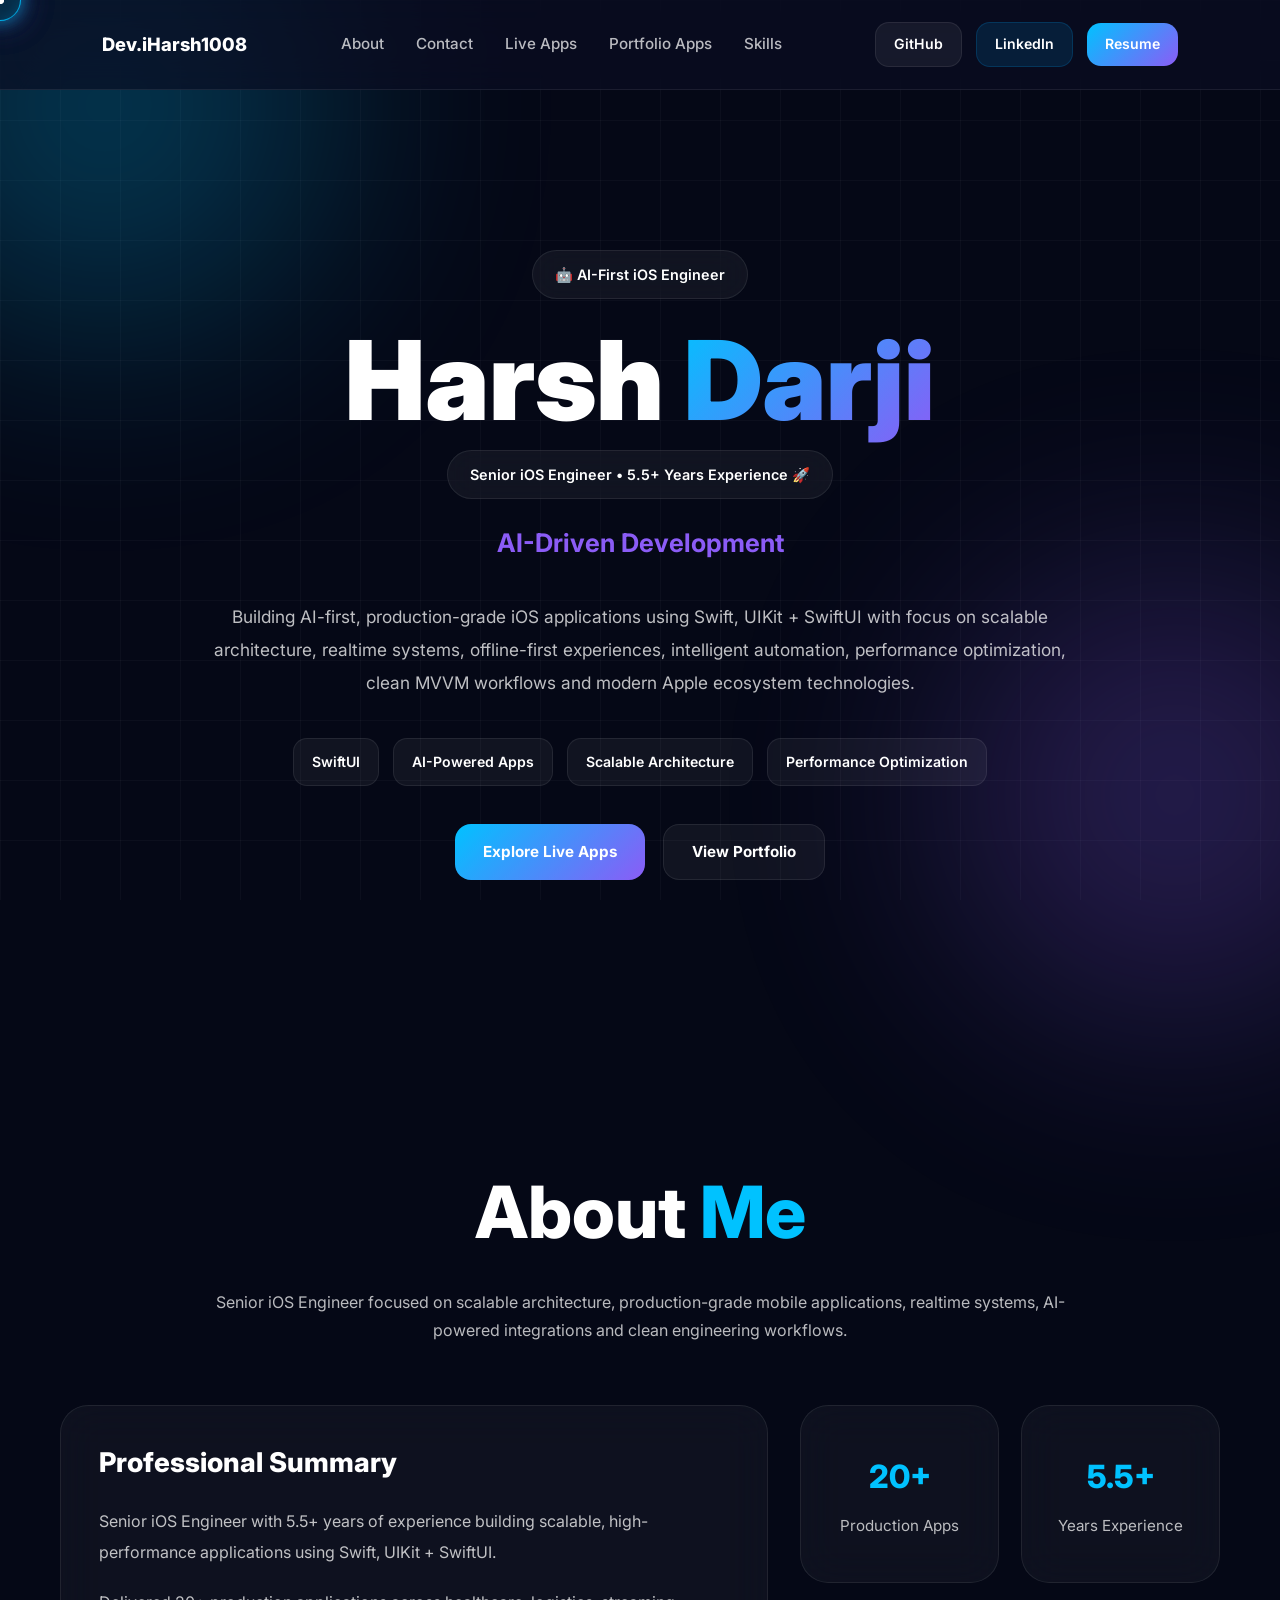
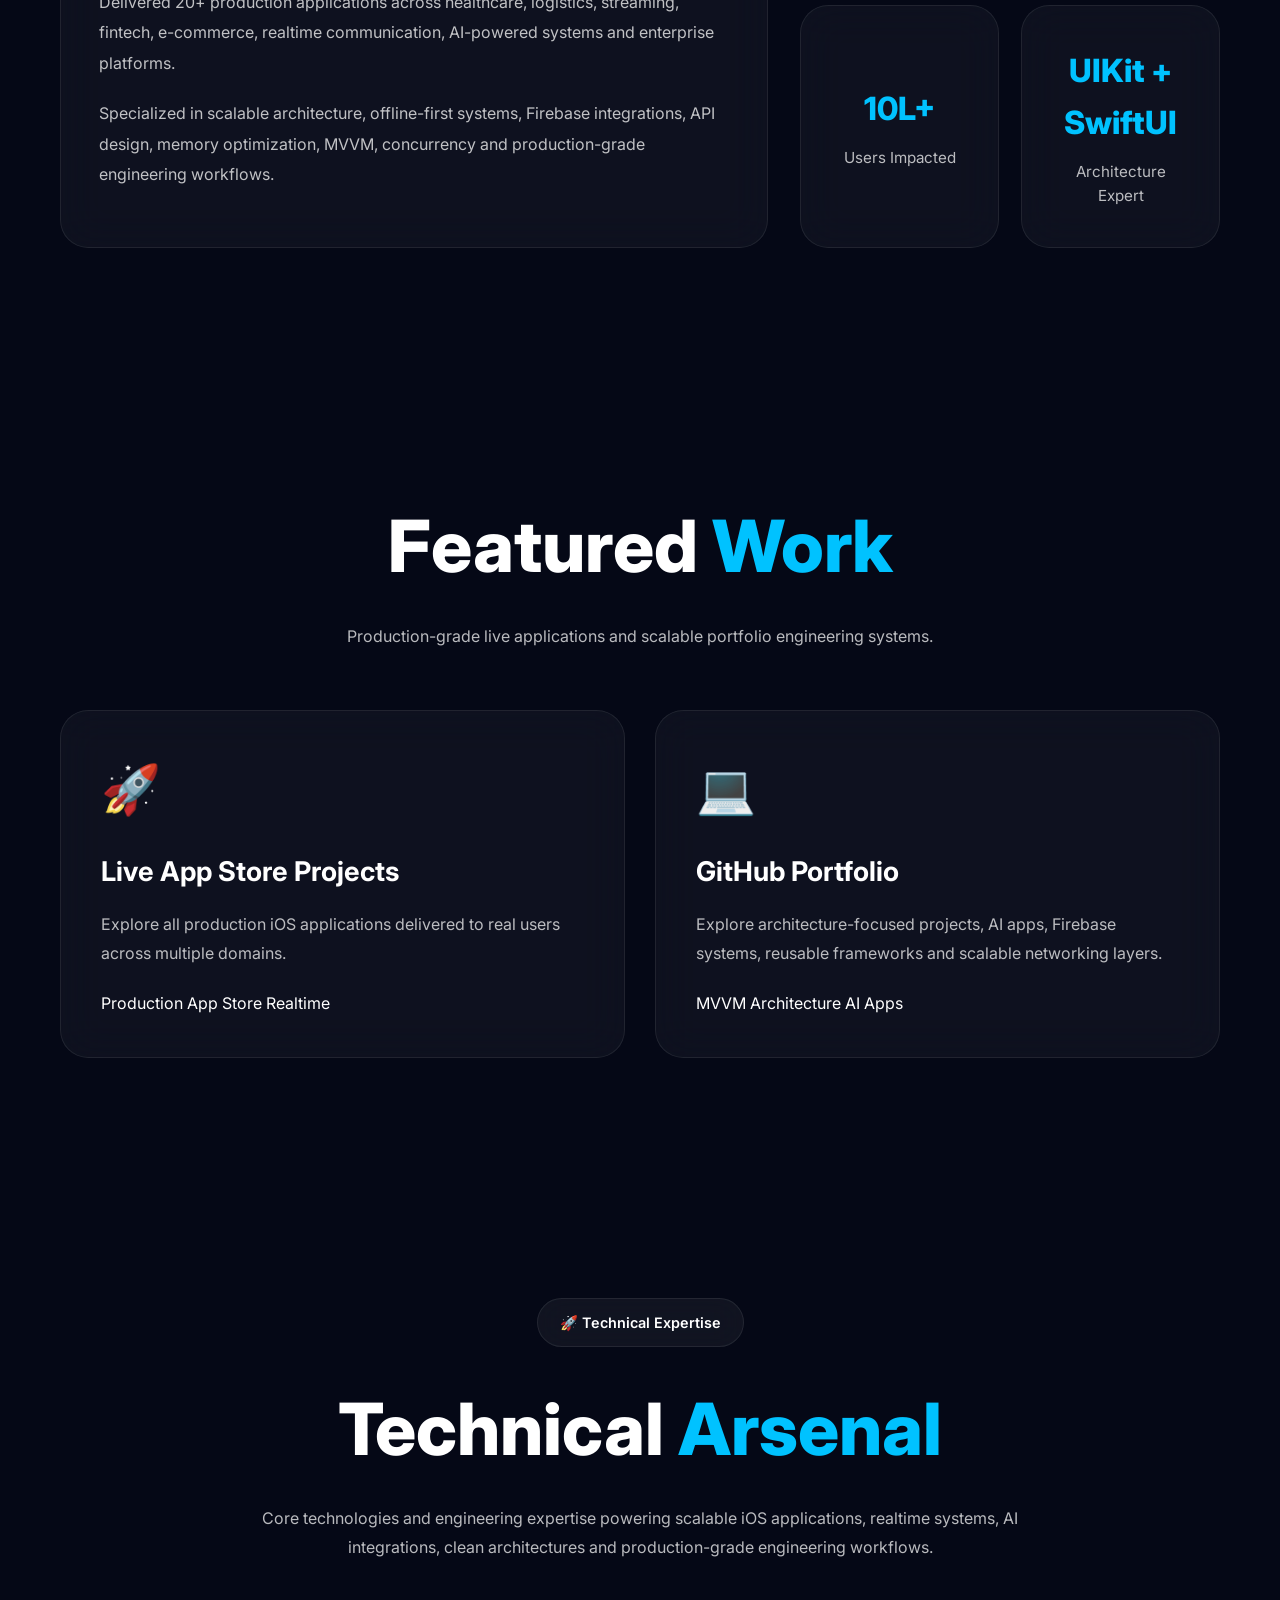
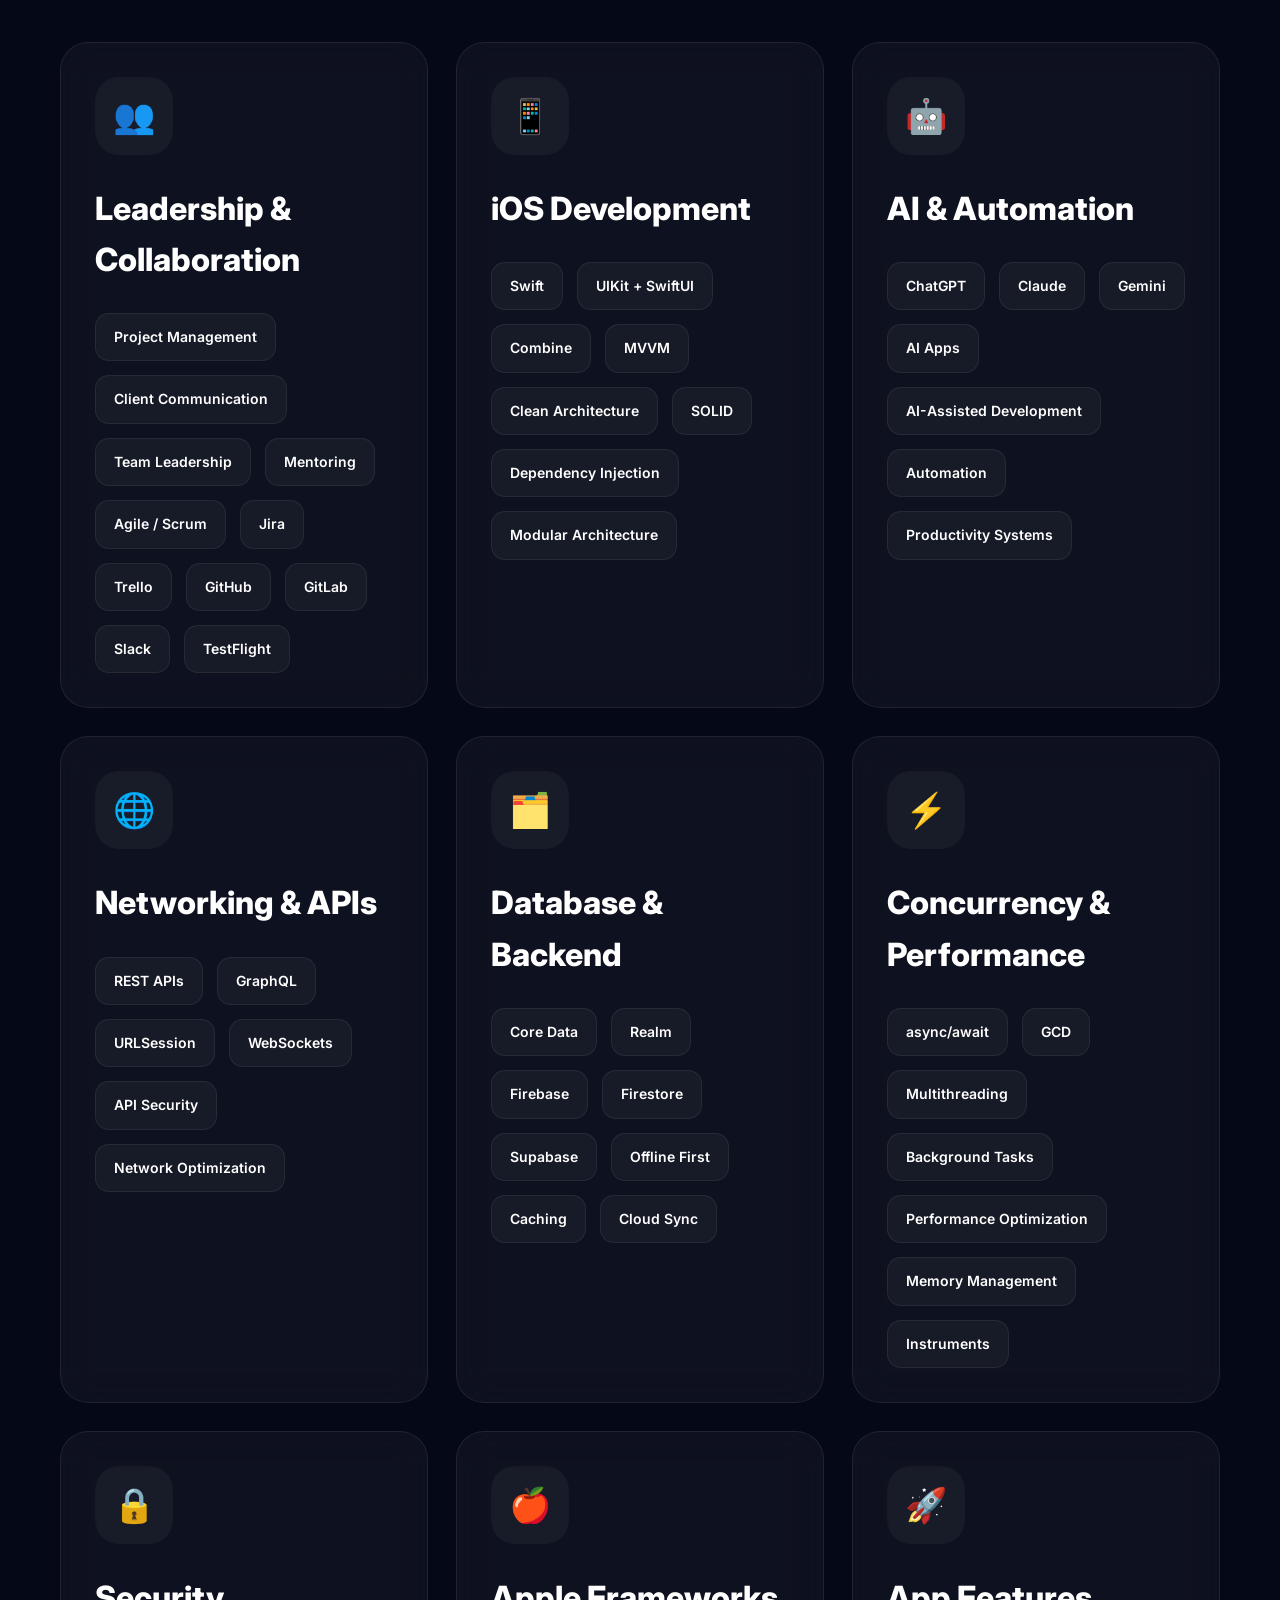
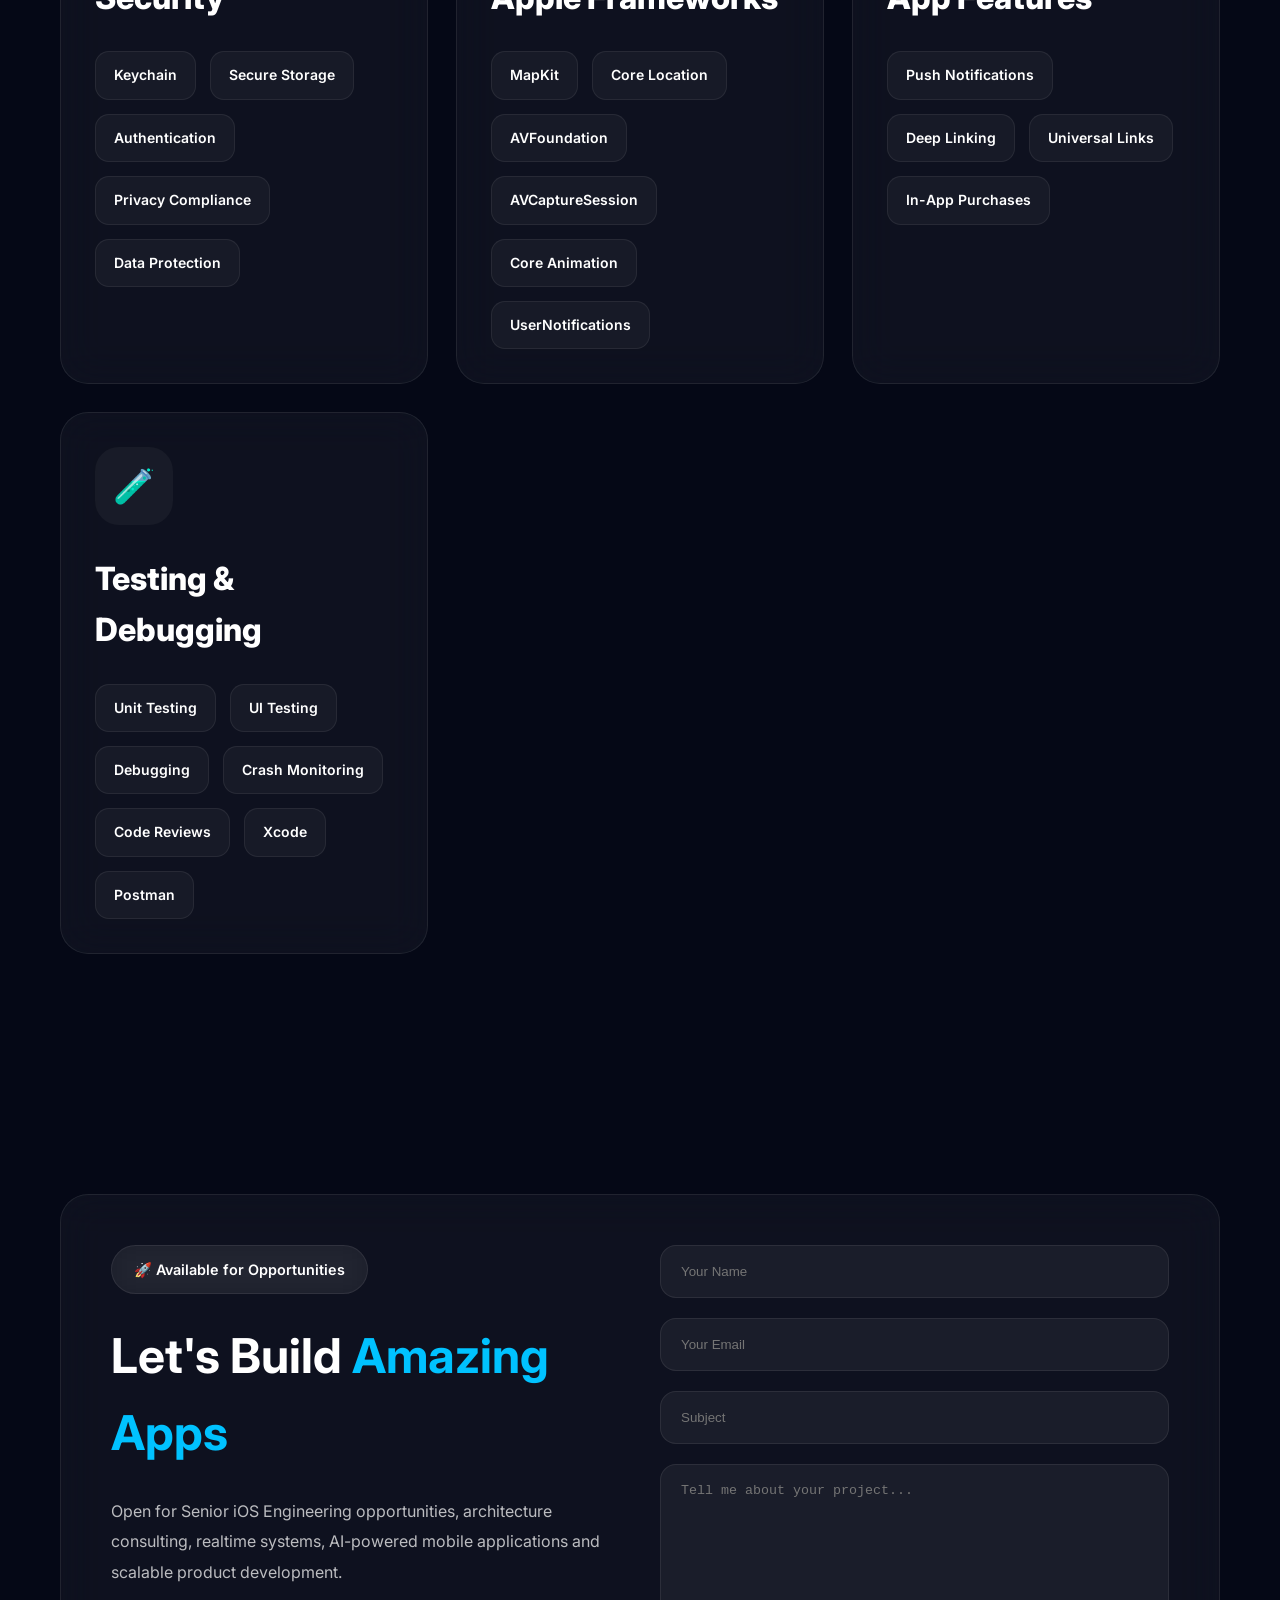
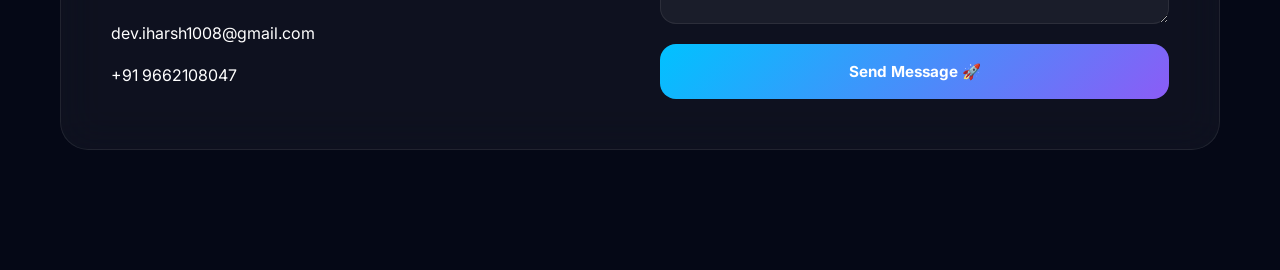
==== index.html @ 7613c3fc "Update index.html" ====
<!-- FILE: index.html -->

<!DOCTYPE html>
<html lang="en">

<head>

    <!-- Meta -->

    <meta charset="UTF-8">

    <meta
        name="viewport"
        content="width=device-width, initial-scale=1.0"
    >

    <title>
        Harsh Darji • Senior iOS Engineer
    </title>

    <!-- Fonts -->

    <link rel="preconnect" href="https://fonts.googleapis.com">

    <link
        rel="preconnect"
        href="https://fonts.gstatic.com"
        crossorigin
    >

    <link
        href="https://fonts.googleapis.com/css2?family=Inter:wght@300;400;500;600;700;800;900&display=swap"
        rel="stylesheet"
    >

    <!-- CSS -->

    <link rel="stylesheet" href="css/style.css">

    <link rel="stylesheet" href="css/animations.css">

    <link rel="stylesheet" href="css/cursor.css">

    <link rel="stylesheet" href="css/modal.css">

    <link rel="stylesheet" href="css/responsive.css">

</head>

<body>

    <!-- Cursor -->

    <div class="cursor-dot"></div>

    <div class="cursor-outline"></div>

    <!-- Background -->

    <div class="grid-overlay"></div>

    <div class="blur blur-one"></div>

    <div class="blur blur-two"></div>

    <!-- Navbar -->

    <div id="navbar-container"></div>

    <!-- Hero -->

    <div id="hero-container"></div>

    <!-- About -->

    <div id="about-container"></div>

    <!-- Featured -->

    <div id="featured-container"></div>

    <!-- Skills -->

    <div id="skills-container"></div>

    <!-- Contact -->

    <div id="contact-container"></div>

    <!-- Modal -->

    <div id="modal-container"></div>

    <!-- =====================================================
    JS FILES
    IMPORTANT:
    loadComponents.js must load BEFORE mail.js
    ===================================================== -->

    <script src="js/app.js"></script>

    <script src="js/loadComponents.js"></script>

    <script src="js/typing.js"></script>

    <script src="js/cursor.js"></script>

    <script src="js/modal.js"></script>

    <!-- IMPORTANT:
         mail.js should be LAST
         so contact component already exists
    -->

    <script src="js/mail.js"></script>

</body>

</html>
---- css/style.css ----
/* =========================================================
FILE: css/style.css
DESCRIPTION:
Main global styling file
========================================================= */

/* =========================================================
RESET
========================================================= */
/* =========================================================

HERO EXPERIENCE BADGE

========================================================= */
/* =====================================================
PROJECT BUTTONS
Premium Dark Blue Glass Buttons
===================================================== */

.project-buttons {

    display: flex;

    gap: 14px;

    margin-top: 28px;

    flex-wrap: wrap;
}

.project-btn {

    position: relative;

    display: inline-flex;
    align-items: center;
    justify-content: center;

    padding:
        14px 26px;

    border-radius: 16px;

    border:
        1px solid rgba(91, 140, 255, 0.18);

    background:
        linear-gradient(
            135deg,
            rgba(8, 18, 45, 0.92),
            rgba(15, 35, 80, 0.92)
        );

    backdrop-filter: blur(18px);

    -webkit-backdrop-filter: blur(18px);

    color: #ffffff;

    font-size: 15px;
    font-weight: 700;

    text-decoration: none;

    cursor: pointer;

    overflow: hidden;

    transition:
        transform 0.35s ease,
        box-shadow 0.35s ease,
        border-color 0.35s ease,
        background 0.35s ease;

    box-shadow:
        0 0 20px rgba(79,124,255,0.22),
        0 10px 40px rgba(20,40,120,0.35);

    isolation: isolate;
}

/* =========================================
Glow Layer
========================================= */

.project-btn::before {

    content: "";

    position: absolute;

    inset: 0;

    background:
        linear-gradient(
            135deg,
            rgba(79,124,255,0.28),
            rgba(50,90,255,0.18)
        );

    opacity: 0;

    transition: opacity 0.35s ease;

    z-index: -1;
}

/* =========================================
Top Shine Effect
========================================= */

.project-btn::after {

    content: "";

    position: absolute;

    top: 0;
    left: -120%;

    width: 120%;
    height: 100%;

    background:
        linear-gradient(
            90deg,
            transparent,
            rgba(255,255,255,0.14),
            transparent
        );

    transition: left 0.7s ease;
}

/* =========================================
Hover
========================================= */

.project-btn:hover {

    transform:
        translateY(-4px)
        scale(1.03);

    border-color:
        rgba(120,160,255,0.35);

    background:
        linear-gradient(
            135deg,
            rgba(10, 22, 58, 0.98),
            rgba(18, 40, 95, 0.98)
        );

    box-shadow:
        0 0 30px rgba(79,124,255,0.35),
        0 16px 60px rgba(20,40,120,0.45);
}

.project-btn:hover::before {

    opacity: 1;
}

.project-btn:hover::after {

    left: 120%;
}

/* =========================================
Click Effect
========================================= */

.project-btn:active {

    transform: scale(0.98);
}
.hero-experience {

    display: inline-flex;

    align-items: center;

    justify-content: center;

    gap: 10px;

    margin-bottom: 26px;

    padding:

        14px 28px;

    border-radius: 999px;

    background:

        rgba(255,255,255,0.05);

    border:

        1px solid rgba(255,255,255,0.08);

    backdrop-filter: blur(18px);

    -webkit-backdrop-filter: blur(18px);

    position: relative;

    overflow: hidden;

    box-shadow:

        0 0 30px rgba(79,124,255,0.12);

    transition:

        transform 0.3s ease,

        border-color 0.3s ease,

        box-shadow 0.3s ease;

}

/* Gradient Glow */

.hero-experience::before {

    content: "";

    position: absolute;

    inset: 0;

    background:

        linear-gradient(

            135deg,

            rgba(79,124,255,0.18),

            rgba(139,92,246,0.14)

        );

    opacity: 0.9;

    z-index: -1;

}

/* Hover */

.hero-experience:hover {

    transform: translateY(-2px);

    border-color:

        rgba(79,124,255,0.3);

    box-shadow:

        0 0 40px rgba(79,124,255,0.22);

}

/* Text */

.hero-experience span {

    font-size: 0.95rem;

    font-weight: 700;

    color: #ffffff;

    letter-spacing: 0.3px;

}

/* Mobile */

@media (max-width: 768px) {

    .hero-experience {

        padding:

            12px 22px;

        margin-bottom: 22px;

    }

    .hero-experience span {

        font-size: 0.85rem;

        text-align: center;

        line-height: 1.5;

    }

}
* {
    margin: 0;
    padding: 0;
    box-sizing: border-box;
}

html {
    scroll-behavior: smooth;
}

body {
    background: #050816;
    color: #ffffff;
    font-family: 'Inter', sans-serif;
    overflow-x: hidden;
    position: relative;
    min-height: 100vh;
    line-height: 1.6;
}

/* =========================================================
GLOBAL
========================================================= */

a {
    text-decoration: none;
    color: inherit;
}

button {
    border: none;
    outline: none;
    cursor: pointer;
    font-family: inherit;
}

img {
    width: 100%;
    display: block;
}

.section {
    width: 100%;
    padding: 120px 8%;
    position: relative;
    z-index: 2;
}

/* =========================================================
BACKGROUND
========================================================= */

.grid-overlay {
    position: fixed;
    inset: 0;

    background-image:
        linear-gradient(rgba(255,255,255,0.03) 1px, transparent 1px),
        linear-gradient(90deg, rgba(255,255,255,0.03) 1px, transparent 1px);

    background-size: 60px 60px;

    z-index: -5;
    pointer-events: none;
}

.blur {
    position: fixed;
    border-radius: 50%;
    filter: blur(120px);
    opacity: 0.25;
    z-index: -4;
}

.blur-one {
    width: 450px;
    height: 450px;
    background: #00c2ff;
    top: -120px;
    left: -120px;
}

.blur-two {
    width: 450px;
    height: 450px;
    background: #8b5cf6;
    bottom: -120px;
    right: -120px;
}

/* =========================================================
NAVBAR
========================================================= */

.navbar {
    width: 100%;
    padding: 22px 8%;

    display: flex;
    align-items: center;
    justify-content: space-between;

    position: sticky;
    top: 0;
    z-index: 999;

    backdrop-filter: blur(18px);

    background:
        rgba(10, 14, 35, 0.7);

    border-bottom:
        1px solid rgba(255,255,255,0.08);
}

.logo {
    font-size: 1.15rem;
    font-weight: 800;
    color: #ffffff;
}

/* =========================================================
NAVIGATION
========================================================= */

.nav-links {
    display: flex;
    align-items: center;
    gap: 32px;
}

.nav-links a {
    position: relative;

    color:
        rgba(255,255,255,0.72);

    font-size: 0.95rem;
    font-weight: 500;

    transition: 0.3s ease;
}

.nav-links a::after {
    content: "";

    position: absolute;
    left: 0;
    bottom: -6px;

    width: 0%;
    height: 2px;

    background: #00c2ff;

    transition: 0.3s ease;
}

.nav-links a:hover {
    color: #ffffff;
}

.nav-links a:hover::after {
    width: 100%;
}

/* =========================================================
NAV ACTIONS
========================================================= */

.nav-actions {
    display: flex;
    align-items: center;
    gap: 14px;
}

.nav-btn {
    padding: 10px 18px;

    border-radius: 14px;

    font-size: 0.88rem;
    font-weight: 600;

    transition:
        transform 0.25s ease,
        box-shadow 0.25s ease;
}

.github-btn {
    background:
        rgba(255,255,255,0.06);

    border:
        1px solid rgba(255,255,255,0.08);
}

.linkedin-btn {
    background:
        rgba(0,119,181,0.18);

    border:
        1px solid rgba(0,119,181,0.28);
}

.resume-btn {
    background:
        linear-gradient(
            135deg,
            #00c2ff,
            #8b5cf6
        );
}

.nav-btn:hover {
    transform: translateY(-2px);

    box-shadow:
        0 10px 25px rgba(0,194,255,0.15);
}

/* =========================================================
HERO
========================================================= */

.hero {
    width: 100%;
    min-height: 100vh;

    display: flex;
    align-items: center;
    justify-content: center;

    padding:
        160px 8%
        120px;

    text-align: center;
}

.hero-content {
    width: 100%;
    max-width: 1100px;
}

.hero-badge {
    display: inline-flex;
    align-items: center;
    justify-content: center;

    padding:
        12px 22px;

    border-radius: 999px;

    background:
        rgba(255,255,255,0.05);

    border:
        1px solid rgba(255,255,255,0.08);

    backdrop-filter: blur(16px);

    font-size: 0.9rem;
    font-weight: 600;

    margin-bottom: 24px;
}

.hero h1 {
    font-size: clamp(56px, 10vw, 110px);

    font-weight: 900;

    line-height: 1.05;

    margin-bottom: 12px;
}

.hero h1 span {
    background:
        linear-gradient(
            135deg,
            #00c2ff,
            #8b5cf6
        );

    -webkit-background-clip: text;
    -webkit-text-fill-color: transparent;
}

.hero-role {
    font-size: 1.15rem;
    font-weight: 700;

    color:
        rgba(255,255,255,0.82);

    margin-bottom: 28px;
}

.hero h2 {
    min-height: 50px;

    font-size: 1.6rem;
    font-weight: 700;

    color: #8b5cf6;

    margin-bottom: 28px;
}

.hero-description {
    max-width: 860px;

    margin: 0 auto 38px;

    color:
        rgba(255,255,255,0.74);

    font-size: 1.08rem;

    line-height: 1.9;
}

/* =========================================================
HERO TAGS
========================================================= */

.hero-tags {
    display: flex;
    flex-wrap: wrap;
    justify-content: center;

    gap: 14px;

    margin-bottom: 38px;
}

.hero-tags span {
    padding:
        12px 18px;

    border-radius: 14px;

    background:
        rgba(255,255,255,0.05);

    border:
        1px solid rgba(255,255,255,0.08);

    font-size: 0.88rem;
    font-weight: 600;

    transition:
        transform 0.25s ease,
        border-color 0.25s ease;
}

.hero-tags span:hover {
    transform: translateY(-2px);

    border-color:
        rgba(0,194,255,0.35);
}

/* =========================================================
BUTTONS
========================================================= */

.hero-buttons,
.project-buttons {
    display: flex;
    justify-content: center;
    flex-wrap: wrap;

    gap: 18px;

    margin-bottom: 34px;
}

.primary-btn,
.secondary-btn,
.project-btn {
    display: inline-flex;
    align-items: center;
    justify-content: center;

    padding:
        15px 28px;

    border-radius: 16px;

    font-size: 0.95rem;
    font-weight: 700;

    transition:
        transform 0.25s ease,
        border-color 0.25s ease;

    position: relative;

    overflow: hidden;
}

.primary-btn {
    background:
        linear-gradient(
            135deg,
            #00c2ff,
            #8b5cf6
        );

    color: white;
}

.secondary-btn,
.project-btn {
    background:
        rgba(255,255,255,0.05);

    border:
        1px solid rgba(255,255,255,0.08);

    color: white;
}

.primary-btn::before,
.secondary-btn::before,
.project-btn::before {
    display: none !important;
}

.primary-btn:hover,
.secondary-btn:hover,
.project-btn:hover {
    transform: translateY(-2px);
}

/* =========================================================
SOCIAL LINKS
========================================================= */

.social-links {
    display: flex;
    justify-content: center;
    flex-wrap: wrap;

    gap: 24px;
}

.social-links a {
    color:
        rgba(255,255,255,0.72);

    font-size: 0.95rem;
    font-weight: 600;

    transition: 0.25s ease;
}

.social-links a:hover {
    color: #00c2ff;
}

/* =========================================================
SECTION HEADINGS
========================================================= */

.section-heading {
    margin-bottom: 60px;
    text-align: center;
}

.section-heading h2 {
    font-size: clamp(42px, 7vw, 72px);

    font-weight: 800;

    margin-bottom: 18px;
}

.section-heading h2 span {
    color: #00c2ff;
}

.section-heading p {
    max-width: 850px;

    margin: auto;

    color:
        rgba(255,255,255,0.72);

    line-height: 1.8;
}

/* =========================================================
COMMON CARDS
========================================================= */

.about-card,
.stat-card,
.feature-card,
.contact-card,
.project-card,
.expertise-card,
.footer-content {
    background:
        rgba(255,255,255,0.04);

    border:
        1px solid rgba(255,255,255,0.08);

    backdrop-filter: blur(20px);

    border-radius: 28px;
}

/* =========================================================
ABOUT
========================================================= */

.about-grid {
    display: grid;

    grid-template-columns:
        minmax(0, 1.4fr)
        minmax(320px, 420px);

    gap: 32px;

    align-items: stretch;
}

.about-card {
    padding: 38px;
    height: 100%;
}

.about-card h3 {
    font-size: 1.7rem;
    font-weight: 800;

    margin-bottom: 24px;

    line-height: 1.4;
}

.about-card p {
    color:
        rgba(255,255,255,0.74);

    line-height: 1.9;

    font-size: 1rem;

    margin-bottom: 20px;
}

/* =========================================================
STATS
========================================================= */

.stats-grid {
    display: grid;

    grid-template-columns:
        repeat(2, 1fr);

    gap: 22px;

    height: 100%;
}

.stat-card {
    display: flex;

    flex-direction: column;

    align-items: center;
    justify-content: center;

    text-align: center;

    padding: 30px;

    min-height: 160px;
}

.stat-card h3 {
    font-size: 2rem;
    font-weight: 800;

    color: #00c2ff;

    margin-bottom: 12px;
}

.stat-card p {
    color:
        rgba(255,255,255,0.72);

    line-height: 1.6;

    font-size: 0.95rem;
}

/* =========================================================
FEATURED
========================================================= */

.featured-grid {
    display: grid;
    grid-template-columns: repeat(2,1fr);
    gap: 30px;
}

.feature-card {
    padding: 40px;

    transition:
        transform 0.3s ease;
}

.feature-card:hover {
    transform: translateY(-6px);
}

.feature-icon {
    font-size: 3rem;
    margin-bottom: 22px;
}

.feature-card h3 {
    font-size: 1.7rem;
    margin-bottom: 16px;
}

.feature-card p {
    color:
        rgba(255,255,255,0.72);

    line-height: 1.8;

    margin-bottom: 24px;
}

/* =========================================================
SKILLS
========================================================= */

.skills-section {
    position: relative;
    z-index: 2;
}

.expertise-container {
    width: 100%;
    max-width: 1450px;

    margin: 80px auto 0;

    display: grid;

    grid-template-columns:
        repeat(auto-fit, minmax(320px, 1fr));

    gap: 28px;
}

.expertise-card {
    padding: 34px;

    transition:
        transform 0.3s ease,
        border-color 0.3s ease;
}

.expertise-card:hover {
    transform: translateY(-6px);

    border-color:
        rgba(79,124,255,0.24);
}

.expertise-icon {
    width: 78px;
    height: 78px;

    display: flex;
    align-items: center;
    justify-content: center;

    margin-bottom: 28px;

    border-radius: 24px;

    font-size: 34px;

    background:
        rgba(255,255,255,0.04);
}

.expertise-card h3 {
    margin-bottom: 28px;

    font-size: 2rem;
    font-weight: 800;
}

.expertise-tags {
    display: flex;
    flex-wrap: wrap;
    gap: 14px;
}

.expertise-tags span {
    padding:
        12px 18px;

    border-radius: 14px;

    background:
        rgba(255,255,255,0.04);

    border:
        1px solid rgba(255,255,255,0.07);

    font-size: 14px;
    font-weight: 600;
}

/* =========================================================
CONTACT
========================================================= */

.contact-card {
    display: grid;

    grid-template-columns:
        1fr 1fr;

    gap: 40px;

    padding: 50px;
}

.contact-left h2 {
    font-size: 3rem;
    margin-bottom: 24px;
}

.contact-left h2 span {
    color: #00c2ff;
}

.contact-left p {
    color:
        rgba(255,255,255,0.72);

    line-height: 1.9;

    margin-bottom: 34px;
}

.contact-links {
    display: flex;
    flex-direction: column;
    gap: 16px;
}

.contact-form {
    display: flex;
    flex-direction: column;
    gap: 20px;
}

.contact-form input,
.contact-form textarea {
    width: 100%;

    padding:
        18px 20px;

    border-radius: 16px;

    border:
        1px solid rgba(255,255,255,0.08);

    background:
        rgba(255,255,255,0.05);

    color: #ffffff;

    outline: none;
}

.contact-form textarea {
    min-height: 160px;
}

.contact-form button {
    padding: 18px;

    border-radius: 16px;

    background:
        linear-gradient(
            135deg,
            #00c2ff,
            #8b5cf6
        );

    color: white;

    font-weight: 700;
}

/* =========================================================
PROJECTS
========================================================= */

.project-grid {
    display: grid;
    grid-template-columns: repeat(2,1fr);
    gap: 28px;
}

.project-card {
    padding: 32px;

    transition:
        transform 0.3s ease,
        border-color 0.3s ease;
}

.project-card:hover {
    transform: translateY(-6px);

    border-color:
        rgba(79,124,255,0.24);
}

.project-card h3 {
    font-size: 1.5rem;
    margin-bottom: 18px;
}

.project-card p {
    color:
        rgba(255,255,255,0.72);

    line-height: 1.8;

    margin-bottom: 24px;
}

.project-tags {
    display: flex;
    flex-wrap: wrap;
    gap: 12px;

    margin-bottom: 24px;
}

.project-tags span {
    padding:
        10px 16px;

    border-radius: 12px;

    background:
        rgba(255,255,255,0.05);

    font-size: 0.82rem;
    font-weight: 600;
}

/* =========================================================
FOOTER
========================================================= */

.footer {
    width: 100%;

    padding:
        0 8%
        80px;

    position: relative;
    z-index: 2;
}

.footer-content {
    width: 100%;
    max-width: 1100px;

    margin: 0 auto;

    padding:
        50px 40px;

    text-align: center;
}

.footer-content h3 {
    font-size: 2.4rem;
    font-weight: 800;

    margin-bottom: 16px;
}

.footer-content p {
    max-width: 700px;

    margin: 0 auto 30px;

    color:
        rgba(255,255,255,0.72);

    line-height: 1.8;
}

.footer-links {
    display: flex;
    justify-content: center;
    flex-wrap: wrap;

    gap: 24px;

    margin-bottom: 30px;
}

.footer-links a {
    color:
        rgba(255,255,255,0.75);

    font-weight: 600;

    transition: 0.25s ease;
}

.footer-links a:hover {
    color: #00c2ff;
}

.footer-bottom {
    padding-top: 24px;

    border-top:
        1px solid rgba(255,255,255,0.08);

    color:
        rgba(255,255,255,0.55);

    font-size: 0.9rem;
}

/* =========================================================
RESPONSIVE
========================================================= */

@media (max-width: 1200px) {

    .hero,
    .section {
        padding-left: 6%;
        padding-right: 6%;
    }
}

@media (max-width: 992px) {

    .nav-links,
    .nav-actions {
        display: none;
    }

    .about-grid,
    .featured-grid,
    .contact-card,
    .project-grid {
        grid-template-columns: 1fr;
    }

    .expertise-container {
        grid-template-columns: 1fr 1fr;
    }

    .hero {
        padding-top: 140px;
    }
}

@media (max-width: 768px) {

    .section {
        padding:
            80px 20px;
    }

    .hero {
        padding:
            120px 20px
            80px;
    }

    .hero h1 {
        font-size: 54px;
    }

    .hero-role {
        font-size: 1rem;
    }

    .hero-description {
        font-size: 1rem;
    }

    .hero-tags span,
    .project-tags span,
    .expertise-tags span {
        width: 100%;
        text-align: center;
    }

    .hero-buttons,
    .project-buttons {
        flex-direction: column;
    }

    .primary-btn,
    .secondary-btn,
    .project-btn {
        width: 100%;
    }

    .expertise-container,
    .stats-grid {
        grid-template-columns: 1fr;
    }

    .contact-card,
    .expertise-card,
    .project-card,
    .feature-card,
    .about-card,
    .footer-content {
        padding: 24px;
    }

    .footer-content h3 {
        font-size: 2rem;
    }

    .footer-links {
        flex-direction: column;
        gap: 16px;
    }
}

@media (max-width: 480px) {

    .hero h1 {
        font-size: 42px;
    }

    .section-heading h2 {
        font-size: 34px;
    }

    .contact-left h2 {
        font-size: 30px;
    }

    .footer-content h3 {
        font-size: 1.8rem;
    }

    .hero-description,
    .about-card p,
    .feature-card p,
    .project-card p {
        font-size: 0.95rem;
    }
}
---- css/animations.css ----
/* =========================================================
   FILE: css/animations.css
   DESCRIPTION:
   All reusable animations and hover effects
========================================================= */

/* =========================================================
   FADE IN UP
========================================================= */

@keyframes fadeInUp {

    0% {
        opacity: 0;
        transform: translateY(40px);
    }

    100% {
        opacity: 1;
        transform: translateY(0px);
    }
}

/* =========================================================
   FLOATING EFFECT
========================================================= */

@keyframes floating {

    0% {
        transform: translateY(0px);
    }

    50% {
        transform: translateY(-12px);
    }

    100% {
        transform: translateY(0px);
    }
}

/* =========================================================
   GLOW PULSE
========================================================= */

@keyframes pulseGlow {

    0% {
        transform: scale(1);
        opacity: 0.55;
    }

    50% {
        transform: scale(1.05);
        opacity: 0.9;
    }

    100% {
        transform: scale(1);
        opacity: 0.55;
    }
}

/* =========================================================
   ROTATING GRADIENT
========================================================= */

@keyframes rotateGradient {

    0% {
        transform: rotate(0deg);
    }

    100% {
        transform: rotate(360deg);
    }
}

/* =========================================================
   BLUR MOVEMENT
========================================================= */

@keyframes blurMove {

    0% {
        transform: translate(0px, 0px);
    }

    25% {
        transform: translate(30px, -20px);
    }

    50% {
        transform: translate(-20px, 30px);
    }

    75% {
        transform: translate(20px, 10px);
    }

    100% {
        transform: translate(0px, 0px);
    }
}

/* =========================================================
   SHIMMER EFFECT
========================================================= */

@keyframes shimmer {

    0% {
        background-position: -500px 0;
    }

    100% {
        background-position: 500px 0;
    }
}

/* =========================================================
   SCALE IN
========================================================= */

@keyframes scaleIn {

    0% {
        opacity: 0;
        transform: scale(0.9);
    }

    100% {
        opacity: 1;
        transform: scale(1);
    }
}

/* =========================================================
   HERO ANIMATIONS
========================================================= */

.hero-badge {
    animation: fadeInUp 0.8s ease forwards;
}

.hero h1 {
    animation: fadeInUp 1s ease forwards;
}

.hero h2 {
    animation: fadeInUp 1.2s ease forwards;
}

.hero-description {
    animation: fadeInUp 1.4s ease forwards;
}

.hero-tags {
    animation: fadeInUp 1.6s ease forwards;
}

.hero-buttons {
    animation: fadeInUp 1.8s ease forwards;
}

.social-links {
    animation: fadeInUp 2s ease forwards;
}

/* =========================================================
   PROFILE IMAGE ANIMATION
========================================================= */

.profile-wrapper {
    animation: floating 6s ease-in-out infinite;
}

.profile-ring {
    animation:
        pulseGlow 5s ease-in-out infinite,
        rotateGradient 16s linear infinite;
}

/* =========================================================
   CARD HOVER EFFECTS
========================================================= */

.about-card,
.stat-card,
.feature-card,
.project-card,
.skill-box,
.contact-card {
    transition:
        transform 0.35s ease,
        border-color 0.35s ease,
        box-shadow 0.35s ease;
}

.about-card:hover,
.stat-card:hover,
.feature-card:hover,
.project-card:hover,
.skill-box:hover,
.contact-card:hover {

    transform: translateY(-10px);

    border-color: rgba(0,194,255,0.3);

    box-shadow:
        0 20px 60px rgba(0,194,255,0.08),
        0 0 40px rgba(139,92,246,0.08);
}

/* =========================================================
   NAV BUTTON HOVER
========================================================= */

.nav-btn {
    position: relative;
    overflow: hidden;
}

.nav-btn::before {

    content: "";

    position: absolute;

    top: 0;
    left: -120%;

    width: 100%;
    height: 100%;

    background:
        linear-gradient(
            120deg,
            transparent,
            rgba(255,255,255,0.2),
            transparent
        );

    transition: 0.6s ease;
}

.nav-btn:hover::before {
    left: 120%;
}

/* =========================================================
   PROJECT BUTTONS
========================================================= */

.project-btn {
    position: relative;
    overflow: hidden;
}

.project-btn::before {

    content: "";

    position: absolute;

    inset: 0;

    background:
        linear-gradient(
            120deg,
            transparent,
            rgba(255,255,255,0.15),
            transparent
        );

    transform: translateX(-100%);

    transition: 0.6s ease;
}

.project-btn:hover::before {
    transform: translateX(100%);
}

/* =========================================================
   HERO TAG HOVER
========================================================= */

.hero-tags span,
.project-tags span,
.feature-tags span,
.skill-box span {

    transition:
        transform 0.3s ease,
        border-color 0.3s ease,
        background 0.3s ease;
}

.hero-tags span:hover,
.project-tags span:hover,
.feature-tags span:hover,
.skill-box span:hover {

    transform: translateY(-4px);

    border-color: rgba(0,194,255,0.35);

    background: rgba(255,255,255,0.08);
}

/* =========================================================
   GLOW BACKGROUND MOVEMENT
========================================================= */

.blur-one {
    animation: blurMove 14s ease-in-out infinite;
}

.blur-two {
    animation: blurMove 18s ease-in-out infinite;
}

/* =========================================================
   MODAL ANIMATION
========================================================= */

.modal-overlay.active {
    animation: fadeInUp 0.3s ease forwards;
}

.modal-content {
    animation: scaleIn 0.35s ease forwards;
}

/* =========================================================
   FEATURE GLOW EFFECT
========================================================= */

.feature-card::after {

    content: "";

    position: absolute;

    inset: 0;

    background:
        radial-gradient(
            circle at top right,
            rgba(0,194,255,0.15),
            transparent 45%
        );

    opacity: 0;

    transition: 0.4s ease;

    pointer-events: none;
}

.feature-card:hover::after {
    opacity: 1;
}

/* =========================================================
   INPUT FOCUS EFFECT
========================================================= */

.contact-form input:focus,
.contact-form textarea:focus {

    border-color: rgba(0,194,255,0.4);

    box-shadow:
        0 0 0 4px rgba(0,194,255,0.08);
}

/* =========================================================
   SMOOTH PAGE TRANSITION
========================================================= */

body {
    animation: fadeInUp 0.8s ease;
}
---- css/cursor.css ----
/* =========================================================
   FILE: css/cursor.css
   DESCRIPTION:
   Modern glowing cursor follower effect
========================================================= */

/* =========================================================
   HIDE DEFAULT CURSOR
========================================================= */

body {
    cursor: none;
}

/* =========================================================
   SMALL INNER DOT
========================================================= */

.cursor-dot {

    width: 8px;
    height: 8px;

    background: #ffffff;

    border-radius: 50%;

    position: fixed;
    top: 0;
    left: 0;

    transform: translate(-50%, -50%);

    pointer-events: none;

    z-index: 99999;

    transition:
        transform 0.12s ease,
        width 0.2s ease,
        height 0.2s ease,
        background 0.2s ease;
}

/* =========================================================
   OUTER CURSOR RING
========================================================= */

.cursor-outline {

    width: 42px;
    height: 42px;

    border: 1px solid rgba(0,194,255,0.7);

    border-radius: 50%;

    position: fixed;
    top: 0;
    left: 0;

    transform: translate(-50%, -50%);

    pointer-events: none;

    z-index: 99998;

    backdrop-filter: blur(4px);

    background: rgba(0,194,255,0.08);

    box-shadow:
        0 0 18px rgba(0,194,255,0.35),
        0 0 40px rgba(139,92,246,0.18);

    transition:
        width 0.25s ease,
        height 0.25s ease,
        transform 0.12s ease,
        background 0.25s ease,
        border-color 0.25s ease;
}

/* =========================================================
   HOVER ACTIVE STATE
========================================================= */

.cursor-hover .cursor-dot {

    width: 14px;
    height: 14px;

    background: #00c2ff;
}

.cursor-hover .cursor-outline {

    width: 70px;
    height: 70px;

    border-color: rgba(139,92,246,0.8);

    background: rgba(139,92,246,0.12);

    box-shadow:
        0 0 24px rgba(139,92,246,0.35),
        0 0 50px rgba(0,194,255,0.22);
}

/* =========================================================
   CLICK EFFECT
========================================================= */

.cursor-click .cursor-outline {

    transform:
        translate(-50%, -50%)
        scale(0.75);
}

.cursor-click .cursor-dot {

    transform:
        translate(-50%, -50%)
        scale(1.8);
}

/* =========================================================
   POINTER ELEMENTS
========================================================= */

a,
button,
.project-btn,
.nav-btn,
input,
textarea {

    cursor: none;
}

/* =========================================================
   MOBILE DISABLE
========================================================= */

@media (max-width: 768px) {

    body {
        cursor: auto;
    }

    .cursor-dot,
    .cursor-outline {
        display: none;
    }

    a,
    button,
    input,
    textarea {
        cursor: pointer;
    }
}
---- css/modal.css ----
/* =========================================================
   FILE: css/modal.css
   Premium Futuristic Modal Viewer
========================================================= */

/* ================================
   Modal Overlay
================================ */

.modal-overlay {

    position: fixed;
    inset: 0;

    width: 100%;
    height: 100vh;

    display: flex;
    align-items: center;
    justify-content: center;

    padding: 24px;

    background:
        radial-gradient(
            circle at top,
            rgba(91, 140, 255, 0.15),
            transparent 40%
        ),
        rgba(0, 0, 0, 0.78);

    backdrop-filter: blur(18px);
    -webkit-backdrop-filter: blur(18px);

    opacity: 0;
    visibility: hidden;

    pointer-events: none;

    z-index: 999999;

    transition:
        opacity 0.35s ease,
        visibility 0.35s ease;
}

/* ================================
   Active Modal State
================================ */

.modal-overlay.active {

    opacity: 1;
    visibility: visible;

    pointer-events: auto;
}

/* ================================
   Modal Content Wrapper
================================ */

.modal-content {

    position: relative;

    width: 100%;
    max-width: 1200px;

    border-radius: 28px;

    overflow: hidden;

    background:
        rgba(15, 15, 22, 0.88);

    border:
        1px solid rgba(91, 140, 255, 0.18);

    box-shadow:
        0 0 40px rgba(91, 140, 255, 0.18),
        0 0 120px rgba(91, 140, 255, 0.08);

    transform:
        translateY(40px)
        scale(0.94);

    transition:
        transform 0.4s ease,
        opacity 0.4s ease;

    opacity: 0;
}

/* ================================
   Active Animation
================================ */

.modal-overlay.active .modal-content {

    opacity: 1;

    transform:
        translateY(0)
        scale(1);
}

/* ================================
   Preview Image
================================ */

.modal-image {

    width: 100%;
    height: auto;

    max-height: 88vh;

    object-fit: contain;

    display: block;

    background: #0f1117;

    transition:
        transform 0.6s ease,
        filter 0.4s ease;
}

/* ================================
   Hover Zoom Effect
================================ */

.modal-content:hover .modal-image {

    transform: scale(1.015);

    filter:
        brightness(1.03)
        contrast(1.03);
}

/* ================================
   Close Button
================================ */

.close-btn {

    position: absolute;

    top: 18px;
    right: 18px;

    width: 48px;
    height: 48px;

    border: none;
    outline: none;

    border-radius: 50%;

    cursor: pointer;

    display: flex;
    align-items: center;
    justify-content: center;

    font-size: 18px;
    font-weight: 700;

    color: #ffffff;

    background:
        rgba(255, 255, 255, 0.08);

    border:
        1px solid rgba(255, 255, 255, 0.1);

    backdrop-filter: blur(10px);

    z-index: 10;

    transition:
        transform 0.3s ease,
        background 0.3s ease,
        box-shadow 0.3s ease;
}

/* ================================
   Close Hover
================================ */

.close-btn:hover {

    transform: scale(1.08);

    background:
        rgba(91, 140, 255, 0.18);

    box-shadow:
        0 0 20px rgba(91, 140, 255, 0.35);
}

/* ================================
   Optional Caption
================================ */

.modal-caption {

    position: absolute;

    left: 0;
    bottom: 0;

    width: 100%;

    padding: 18px 24px;

    background:
        linear-gradient(
            to top,
            rgba(0, 0, 0, 0.75),
            transparent
        );

    color:
        rgba(255, 255, 255, 0.9);

    font-size: 15px;
    font-weight: 500;

    letter-spacing: 0.4px;
}

/* ================================
   Hide Scrollbar
================================ */

.modal-overlay::-webkit-scrollbar {

    display: none;
}

/* ================================
   Tablet Responsive
================================ */

@media (max-width: 768px) {

    .modal-overlay {

        padding: 16px;
    }

    .modal-content {

        border-radius: 20px;
    }

    .modal-image {

        max-height: 75vh;
    }

    .close-btn {

        width: 42px;
        height: 42px;

        top: 12px;
        right: 12px;

        font-size: 16px;
    }

    .modal-caption {

        padding: 14px 18px;

        font-size: 14px;
    }
}

/* ================================
   Small Mobile Responsive
================================ */

@media (max-width: 480px) {

    .modal-overlay {

        padding: 10px;
    }

    .modal-content {

        border-radius: 18px;
    }

    .modal-image {

        max-height: 70vh;
    }

    .close-btn {

        width: 38px;
        height: 38px;

        font-size: 14px;
    }
}
---- css/responsive.css ----
/* =========================================================
   FILE: css/responsive.css
   Responsive Layout Optimizations
========================================================= */

/* ================================
   Large Screens
================================ */

@media (max-width: 1440px) {

    .container,
    .section {
        padding-left: 60px;
        padding-right: 60px;
    }
}

/* ================================
   Laptop Screens
================================ */

@media (max-width: 1200px) {

    .hero h1 {
        font-size: 72px;
    }

    .hero-description {
        font-size: 18px;
    }

    .project-grid {
        grid-template-columns: repeat(2, 1fr);
    }

    .skills-grid {
        grid-template-columns: repeat(2, 1fr);
    }
}

/* ================================
   Small Laptops
================================ */

@media (max-width: 992px) {

    .navbar {
        padding: 20px 30px;
    }

    .navbar nav {
        gap: 20px;
    }

    .hero {
        padding: 140px 30px 80px;
    }

    .hero h1 {
        font-size: 58px;
    }

    .hero h2 {
        font-size: 28px;
    }

    .hero-description {
        font-size: 17px;
        line-height: 1.8;
    }

    .hero-buttons {
        flex-wrap: wrap;
    }

    .hero-tags {
        justify-content: center;
    }

    .section {
        padding: 90px 30px;
    }

    .about-grid {
        grid-template-columns: 1fr;
    }

    .stats-grid {
        grid-template-columns: repeat(2, 1fr);
    }

    .project-grid {
        grid-template-columns: 1fr;
    }

    .skills-grid {
        grid-template-columns: 1fr;
    }

    .contact-card {
        flex-direction: column;
        gap: 40px;
    }

    .contact-form {
        width: 100%;
    }
}

/* ================================
   Tablet
================================ */

@media (max-width: 768px) {

    body {
        overflow-x: hidden;
    }

    .navbar {
        flex-direction: column;
        gap: 20px;
    }

    .navbar nav {
        flex-wrap: wrap;
        justify-content: center;
        gap: 16px;
    }

    .hero {
        padding: 120px 24px 70px;
        text-align: center;
    }

    .hero-badge {
        font-size: 13px;
        padding: 10px 18px;
    }

    .hero h1 {
        font-size: 48px;
        line-height: 1.1;
    }

    .hero h2 {
        font-size: 24px;
        line-height: 1.5;
    }

    .hero-description {
        font-size: 16px;
    }

    .hero-buttons {
        flex-direction: column;
        width: 100%;
    }

    .hero-buttons a {
        width: 100%;
        justify-content: center;
    }

    .social-links {
        flex-wrap: wrap;
        justify-content: center;
    }

    .section {
        padding: 80px 24px;
    }

    .section-heading h2 {
        font-size: 38px;
    }

    .section-heading p {
        font-size: 16px;
    }

    .large-card,
    .project-card,
    .skill-box,
    .contact-card {
        padding: 28px;
    }

    .stats-grid {
        gap: 18px;
    }

    .stat-card h3 {
        font-size: 32px;
    }

    .project-card h3 {
        font-size: 24px;
    }

    .project-tags {
        flex-wrap: wrap;
    }

    .project-actions {
        flex-direction: column;
    }

    .project-actions a,
    .project-actions button {
        width: 100%;
        justify-content: center;
    }

    .timeline::before {
        left: 0;
    }

    .timeline-item {
        padding-left: 28px;
    }

    .timeline-item::before {
        left: -7px;
    }

    .contact-left h2 {
        font-size: 38px;
    }

    .contact-links {
        flex-direction: column;
        align-items: flex-start;
    }

    .contact-form input,
    .contact-form textarea {
        font-size: 15px;
    }
}

/* ================================
   Mobile
================================ */

@media (max-width: 576px) {

    .navbar {
        padding: 20px 18px;
    }

    .logo {
        font-size: 24px;
    }

    .navbar nav a {
        font-size: 14px;
    }

    .resume-btn {
        width: 100%;
        justify-content: center;
    }

    .hero {
        padding: 110px 18px 60px;
    }

    .hero h1 {
        font-size: 40px;
    }

    .hero h2 {
        font-size: 21px;
    }

    .hero-description {
        font-size: 15px;
    }

    .hero-tags span {
        font-size: 12px;
        padding: 10px 14px;
    }

    .section {
        padding: 70px 18px;
    }

    .section-heading h2 {
        font-size: 32px;
    }

    .large-card,
    .project-card,
    .skill-box,
    .contact-card {
        padding: 22px;
        border-radius: 22px;
    }

    .stats-grid {
        grid-template-columns: 1fr;
    }

    .project-card h3 {
        font-size: 22px;
    }

    .project-card p {
        font-size: 15px;
    }

    .skill-box h3 {
        font-size: 20px;
    }

    .contact-left h2 {
        font-size: 30px;
        line-height: 1.3;
    }

    .contact-left p {
        font-size: 15px;
    }

    .contact-form textarea {
        min-height: 140px;
    }
}

/* ================================
   Small Mobile
================================ */

@media (max-width: 420px) {

    .hero h1 {
        font-size: 34px;
    }

    .hero h2 {
        font-size: 18px;
    }

    .hero-description {
        font-size: 14px;
    }

    .section-heading h2 {
        font-size: 28px;
    }

    .project-card h3 {
        font-size: 20px;
    }

    .project-tags span {
        width: 100%;
        justify-content: center;
        text-align: center;
    }

    .contact-left h2 {
        font-size: 26px;
    }

    .contact-links a {
        font-size: 14px;
        word-break: break-word;
    }

    .cursor-dot,
    .cursor-outline {
        display: none;
    }
}

/* ================================
   Landscape Phones
================================ */

@media (max-height: 500px) and (orientation: landscape) {

    .hero {
        padding-top: 140px;
        padding-bottom: 80px;
    }

    .hero h1 {
        font-size: 42px;
    }

    .hero-description {
        max-width: 100%;
    }
}
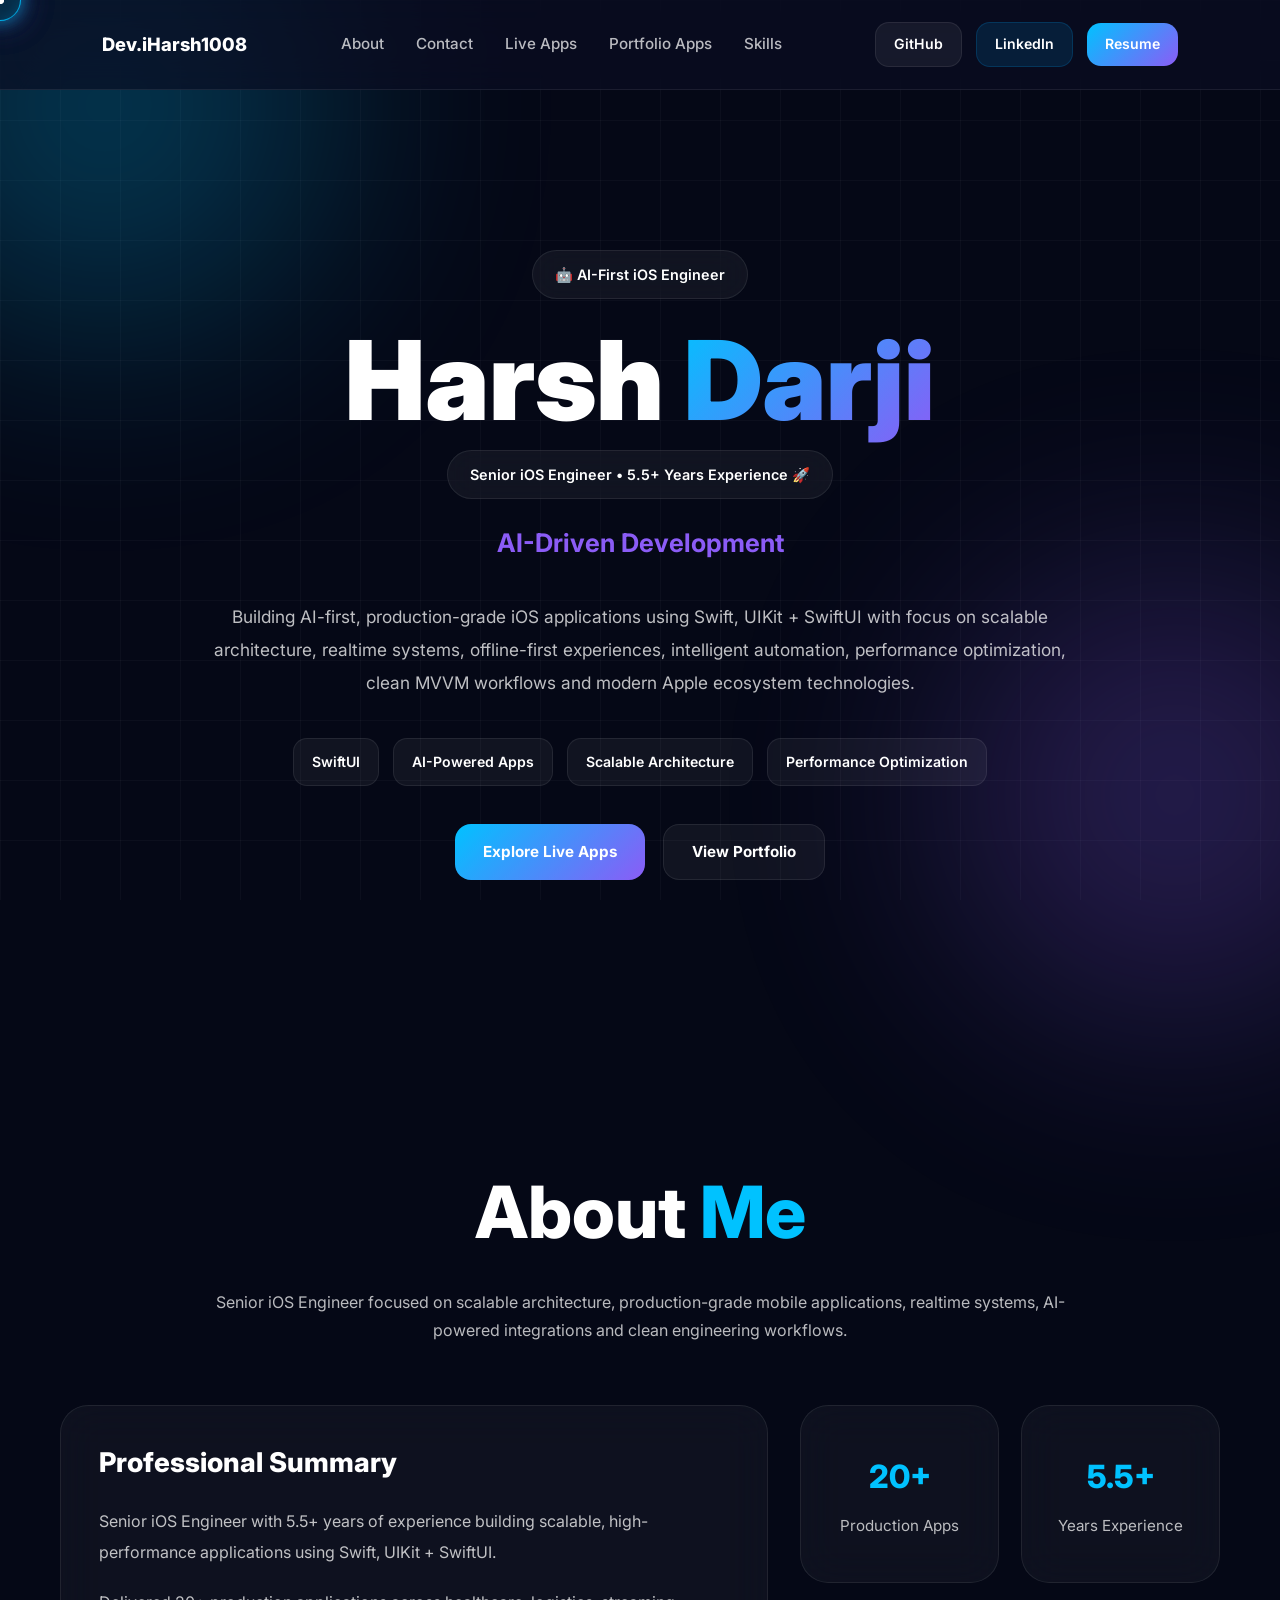
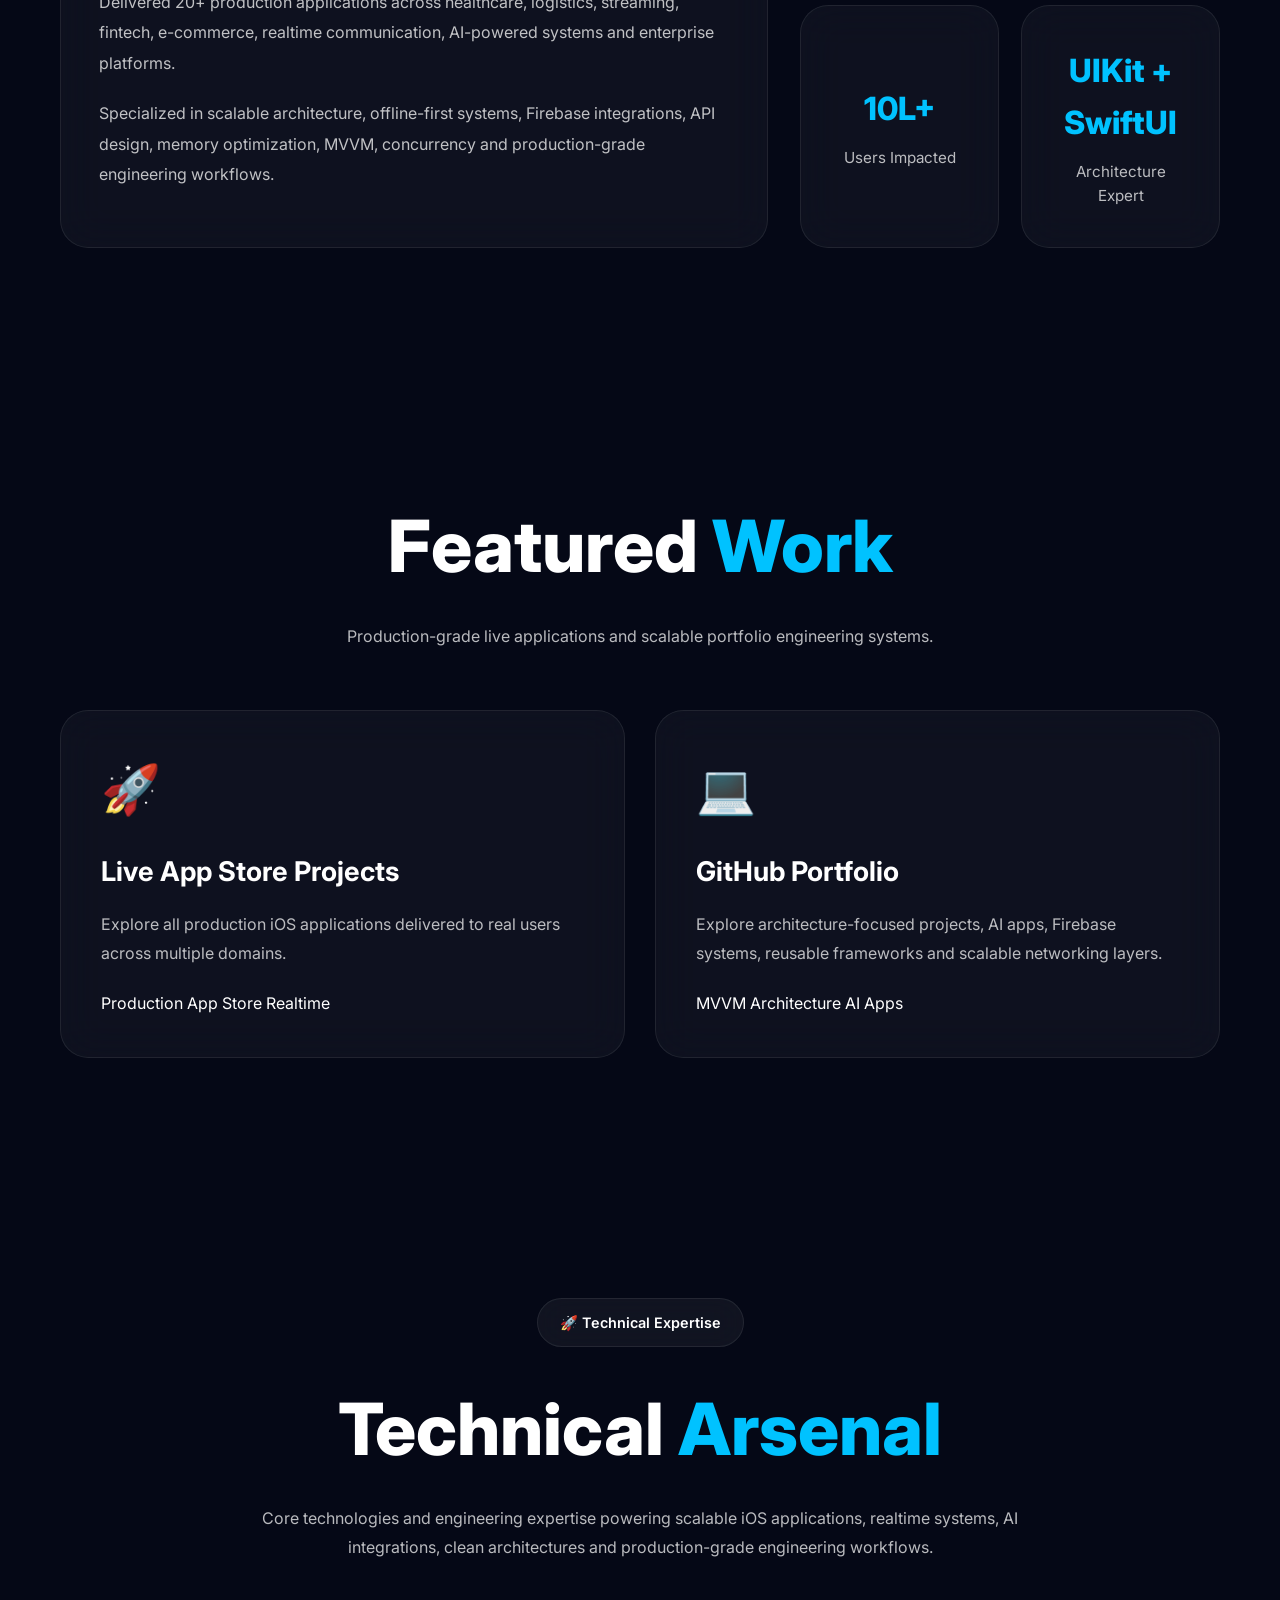
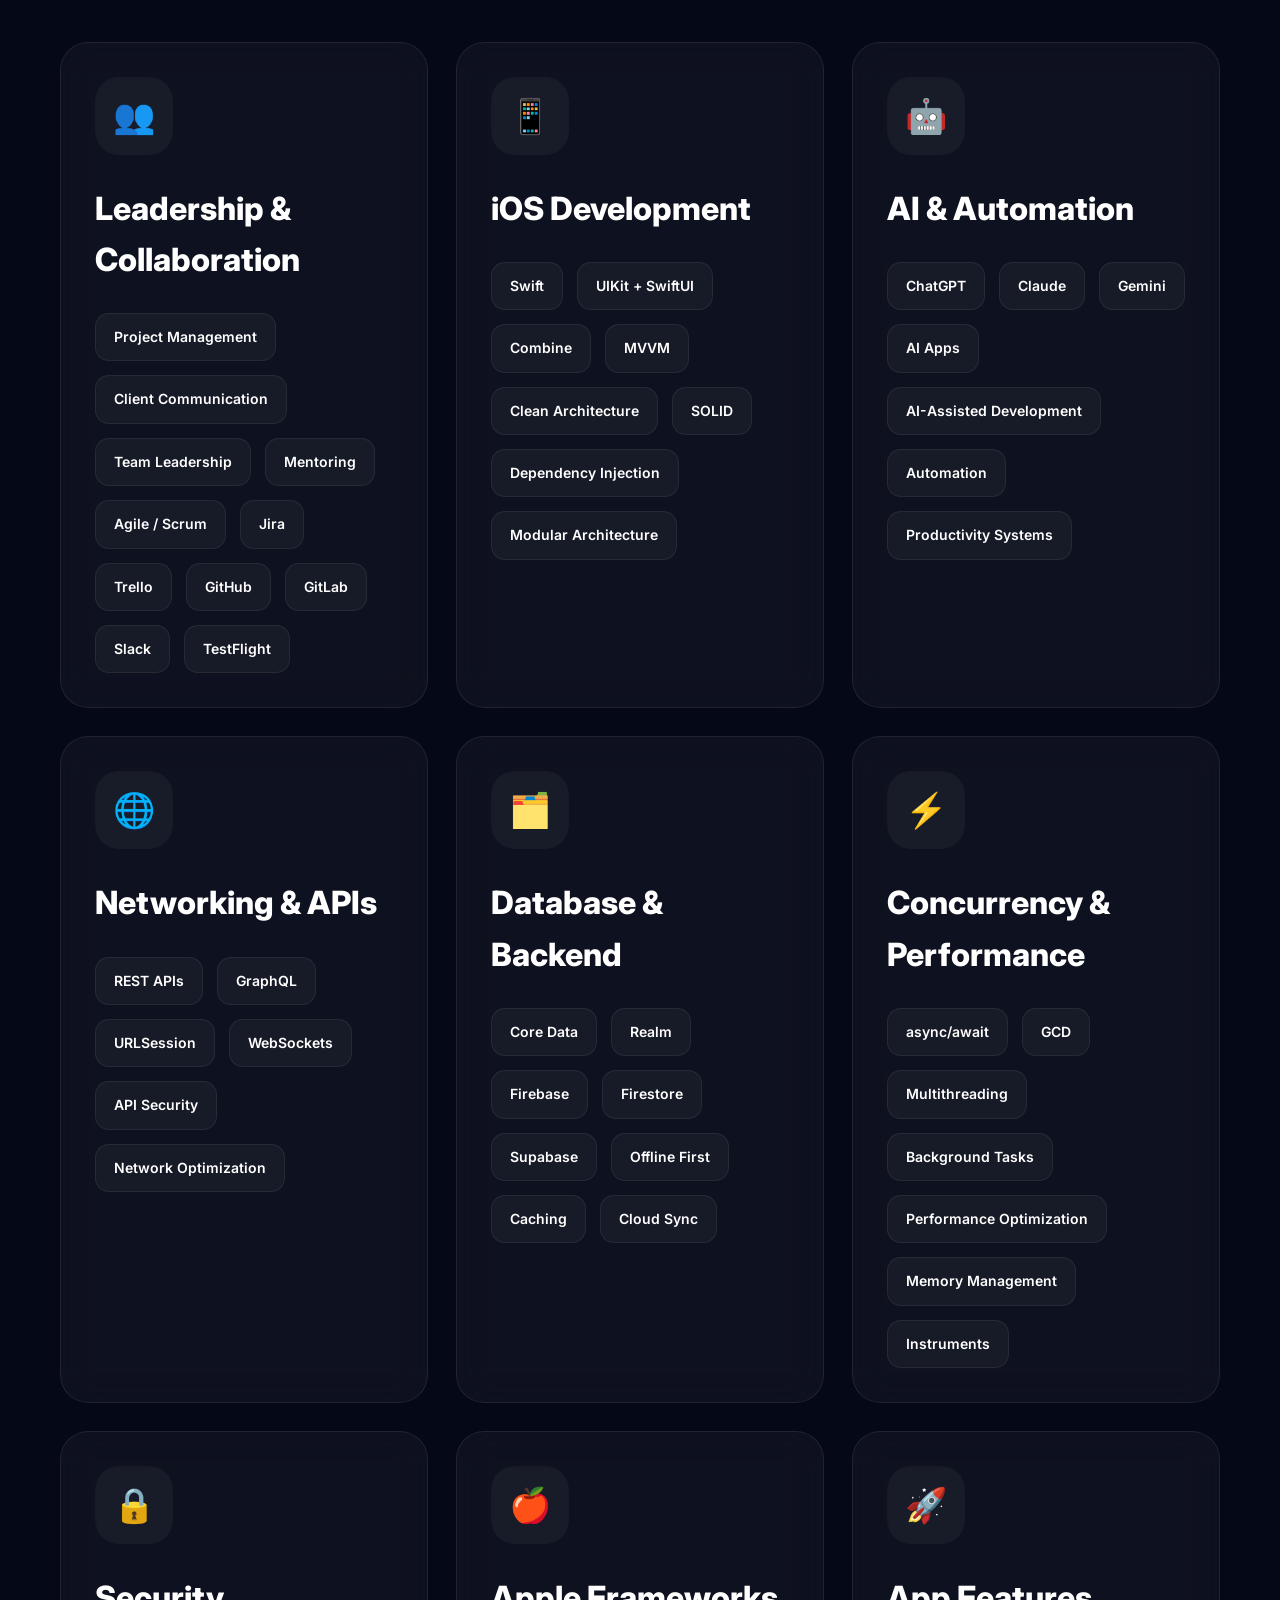
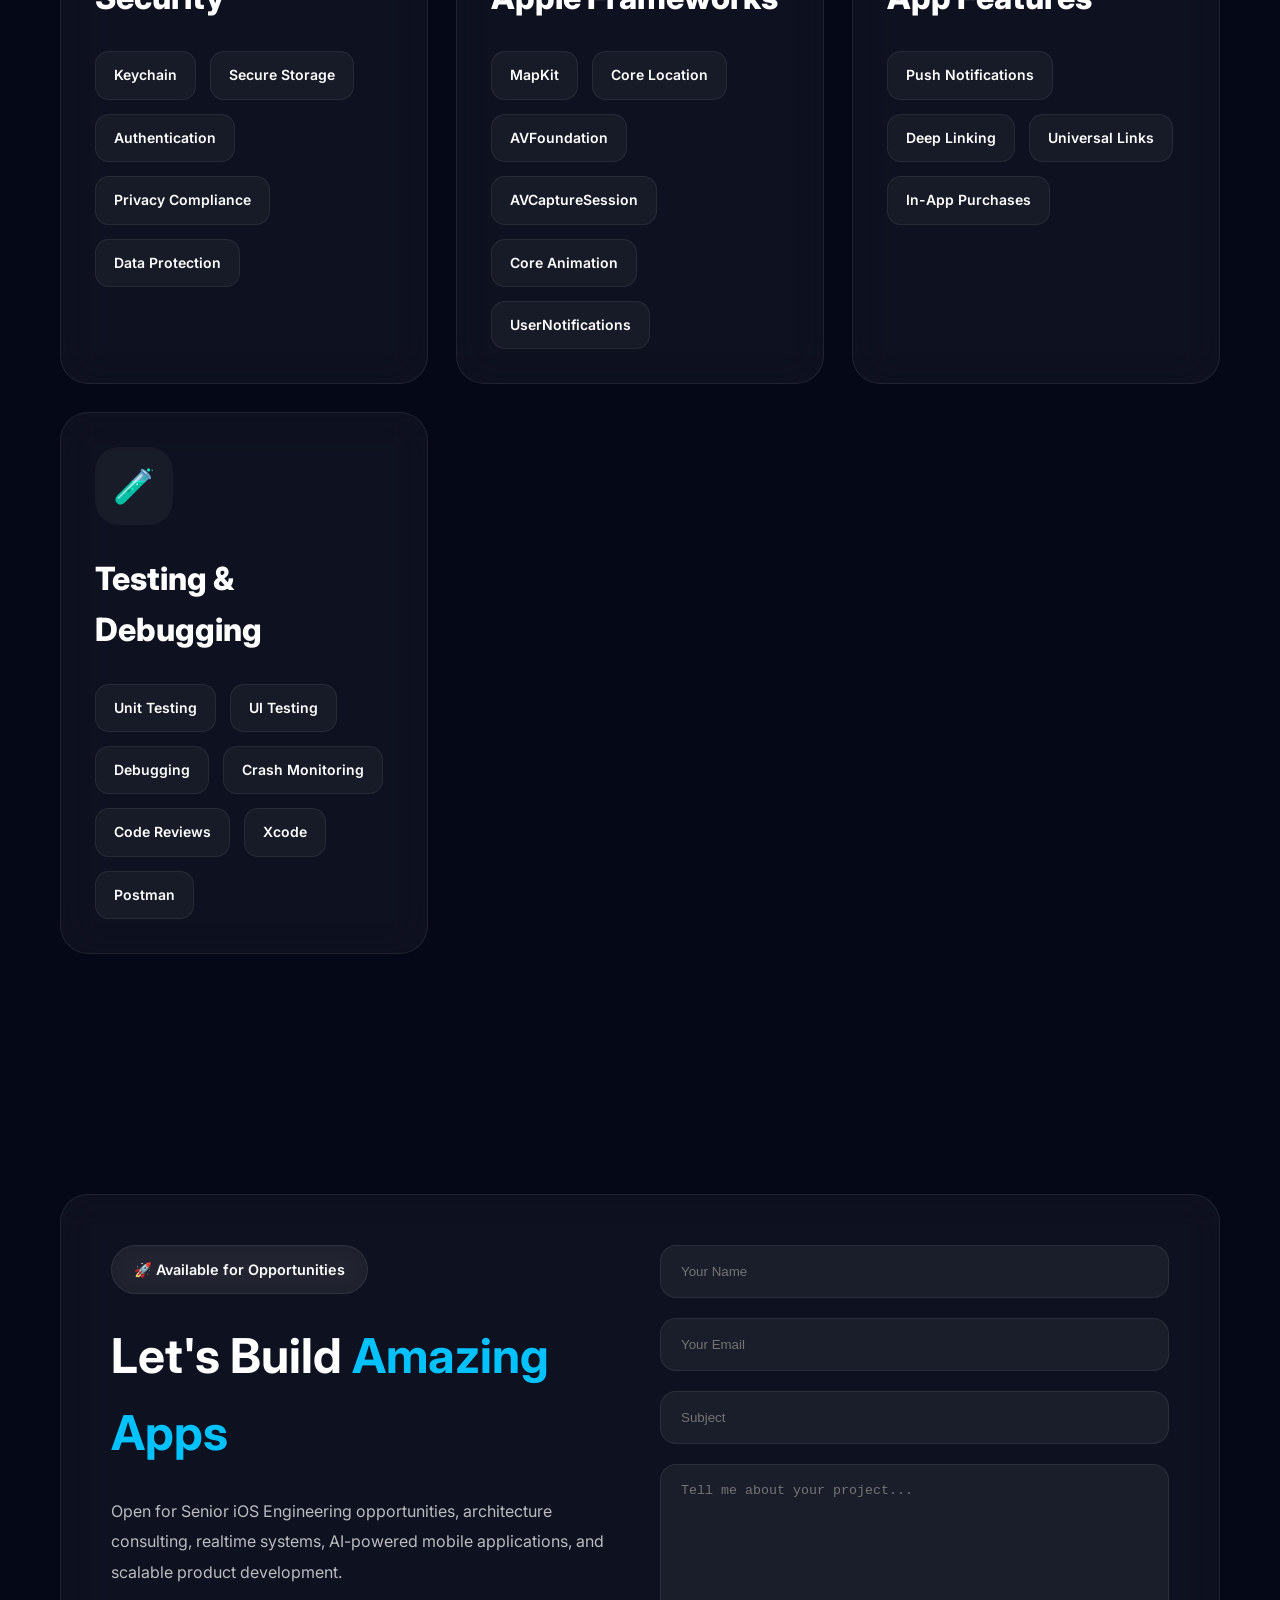
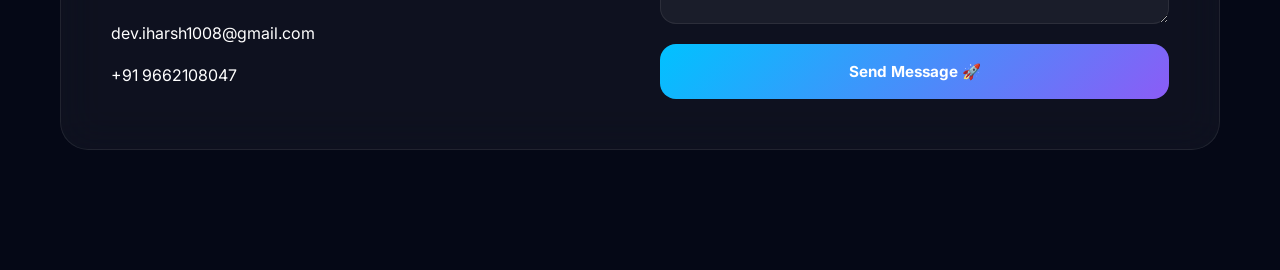
==== commit 0b48fb99: "Revise JS files loading comments in index.html Updated comments for clarity regarding script loading" ====
--- a/index.html
+++ b/index.html
@@ -91,15 +91,19 @@
 
     <div id="modal-container"></div>
 
-    <!-- =====================================================
-    JS FILES
-    IMPORTANT:
-    loadComponents.js must load BEFORE mail.js
-    ===================================================== -->
+    <!-- =========================================
+         JS FILES
+    ========================================== -->
+
+    <!-- Core App -->
 
     <script src="js/app.js"></script>
 
+    <!-- Load HTML Components FIRST -->
+
     <script src="js/loadComponents.js"></script>
+
+    <!-- UI Scripts -->
 
     <script src="js/typing.js"></script>
 
@@ -107,10 +111,11 @@
 
     <script src="js/modal.js"></script>
 
-    <!-- IMPORTANT:
-         mail.js should be LAST
-         so contact component already exists
-    -->
+    <!-- =========================================
+         IMPORTANT:
+         mail.js MUST be LAST
+         because contact section is loaded dynamically
+    ========================================== -->
 
     <script src="js/mail.js"></script>
 
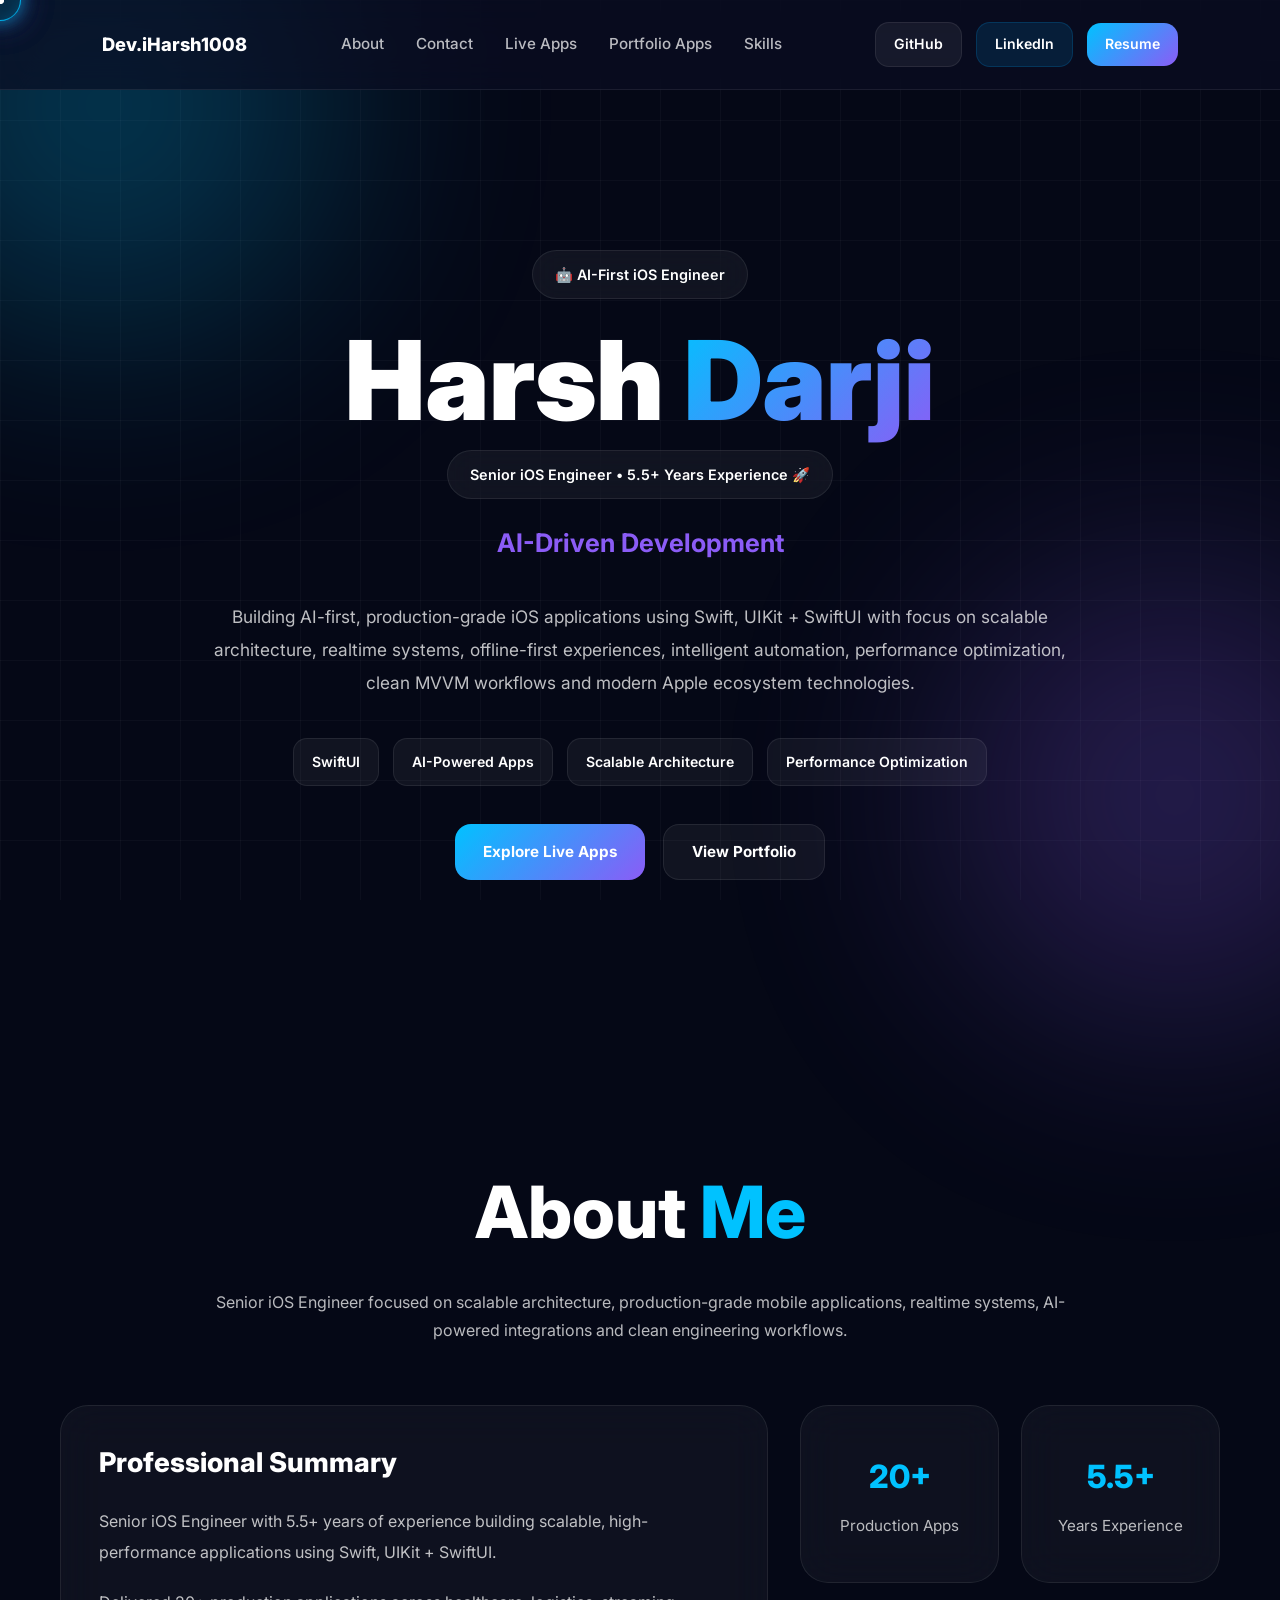
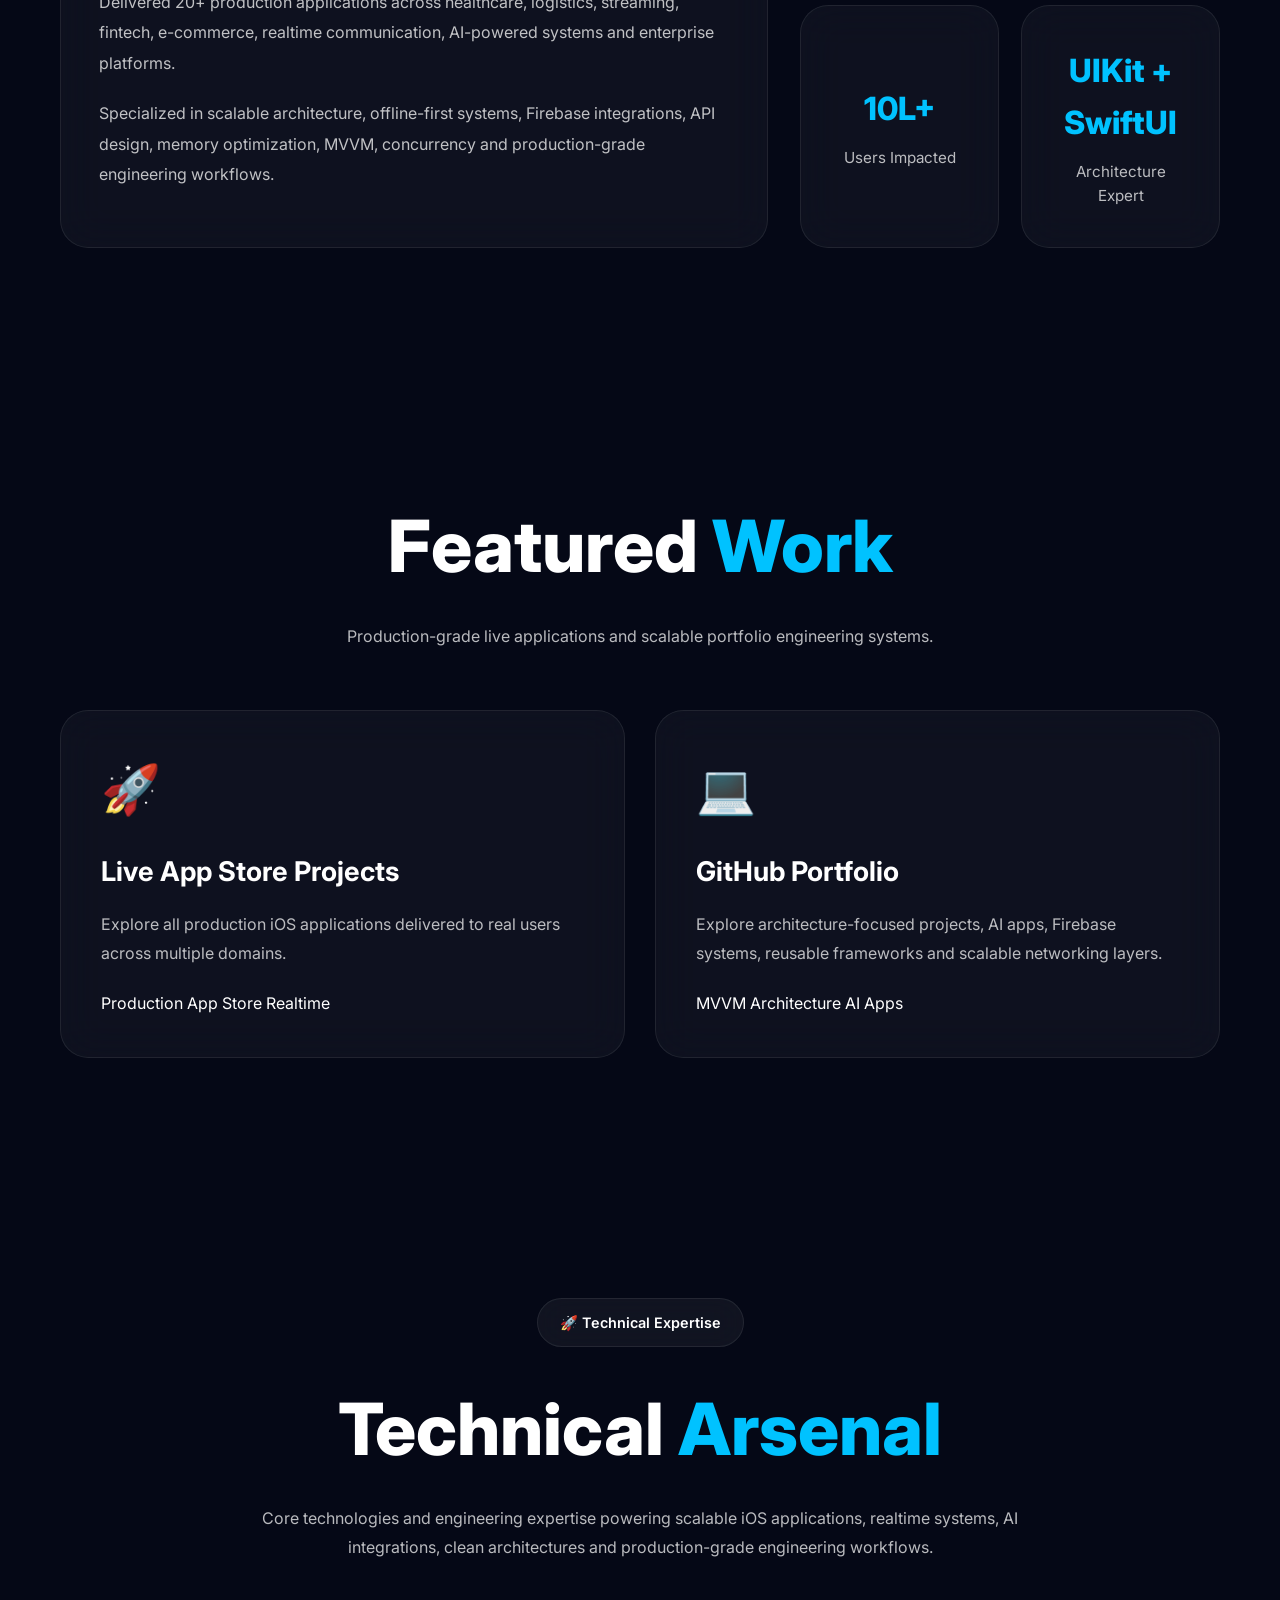
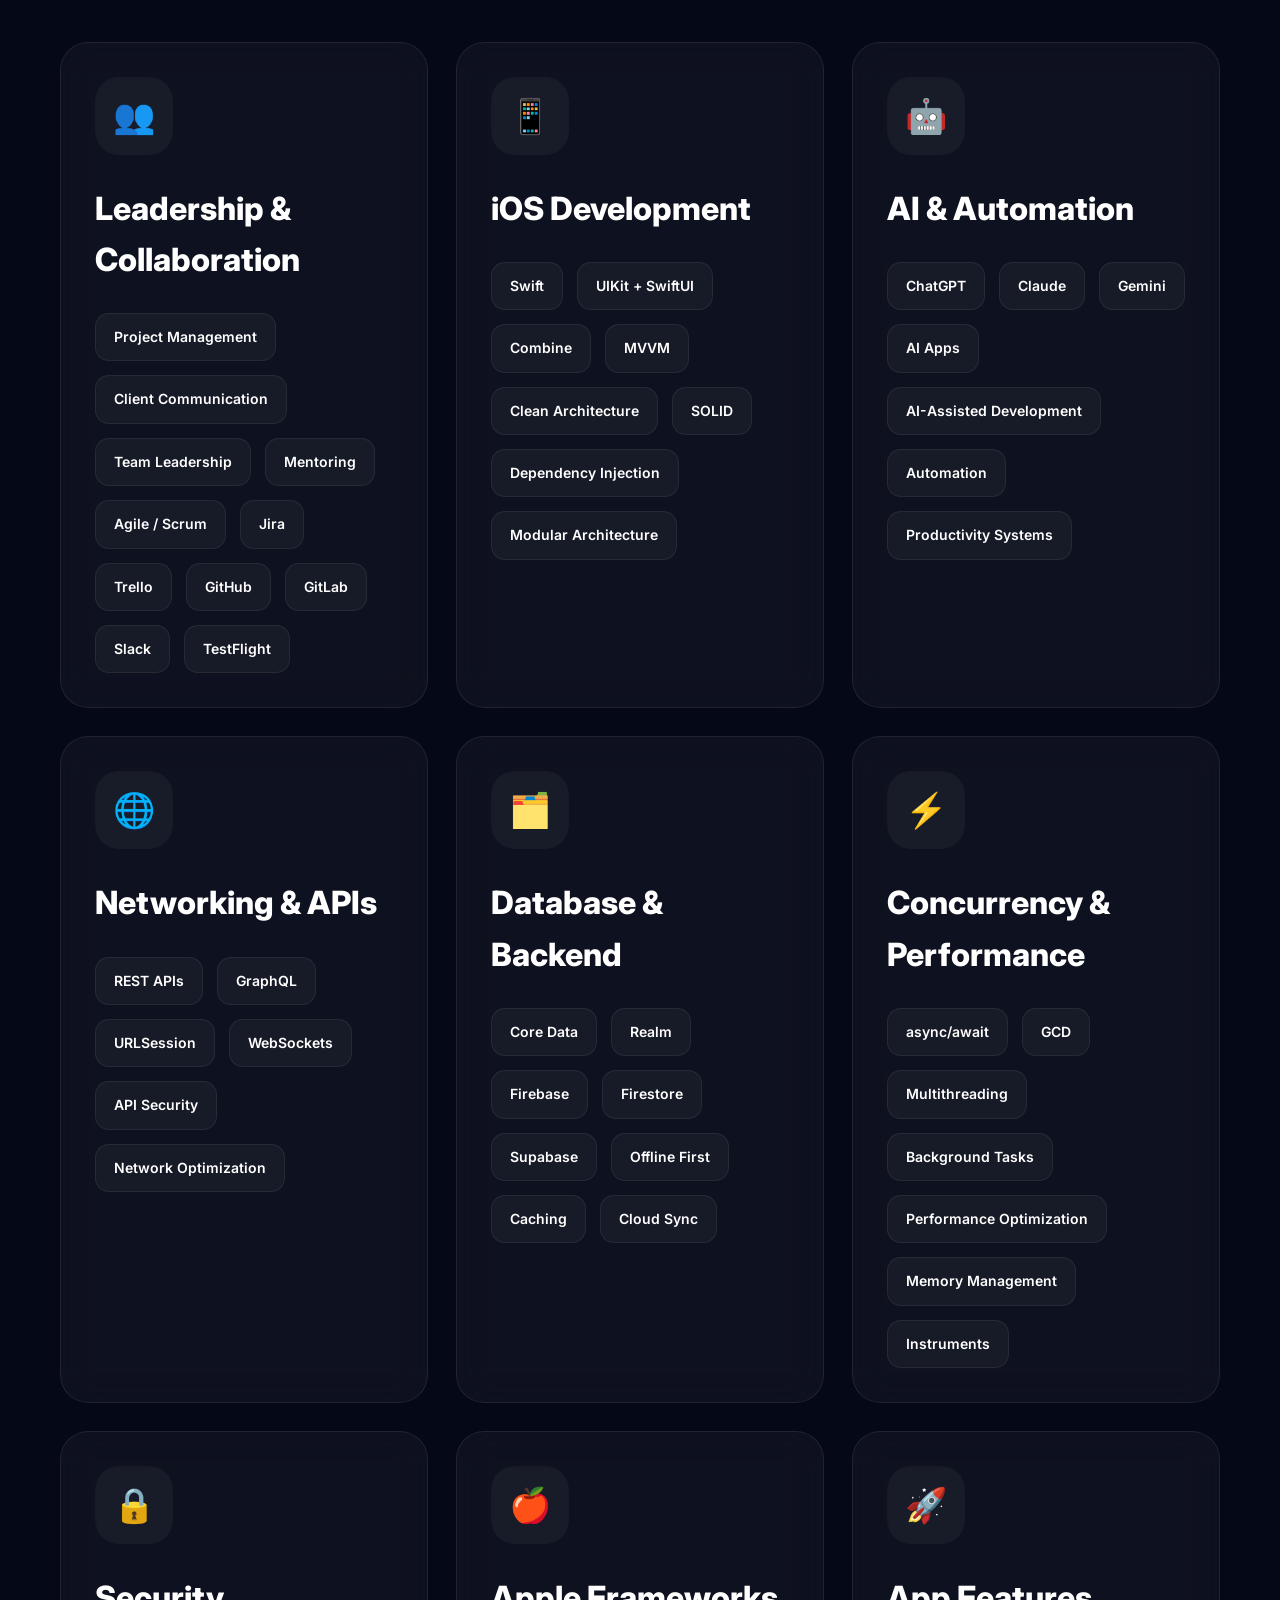
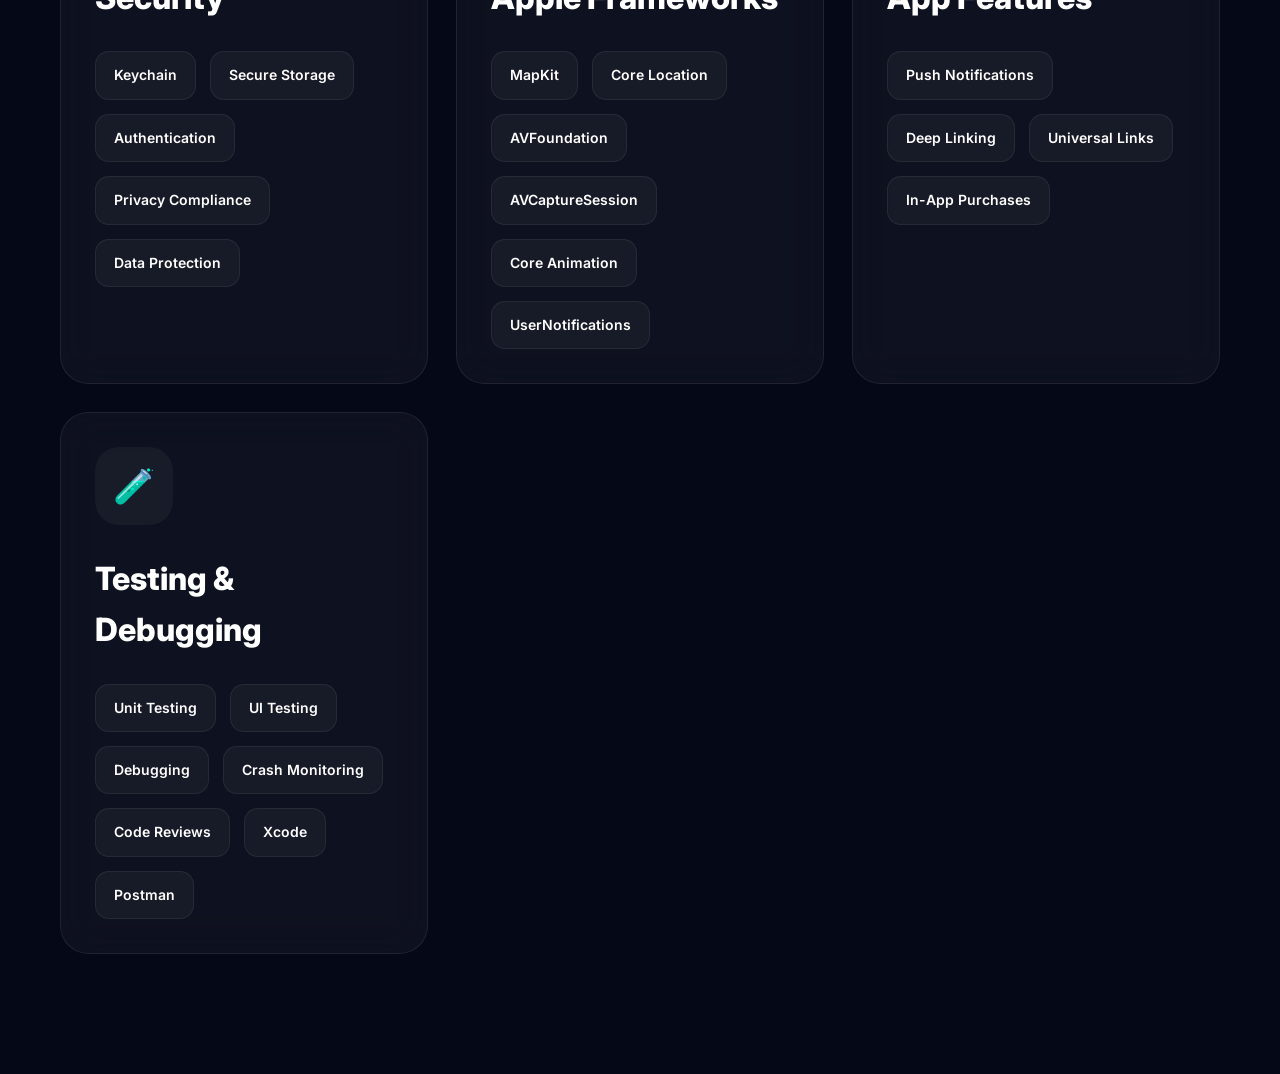
==== commit d90f7cb0: "Remove contact container and update script order Removed contact container and adjusted script order" ====
--- a/index.html
+++ b/index.html
@@ -85,7 +85,7 @@
 
     <!-- Contact -->
 
-    <div id="contact-container"></div>
+    
 
     <!-- Modal -->
 
@@ -110,12 +110,7 @@
     <script src="js/cursor.js"></script>
 
     <script src="js/modal.js"></script>
-
-    <!-- =========================================
-         IMPORTANT:
-         mail.js MUST be LAST
-         because contact section is loaded dynamically
-    ========================================== -->
+ 
 
     <script src="js/mail.js"></script>
 
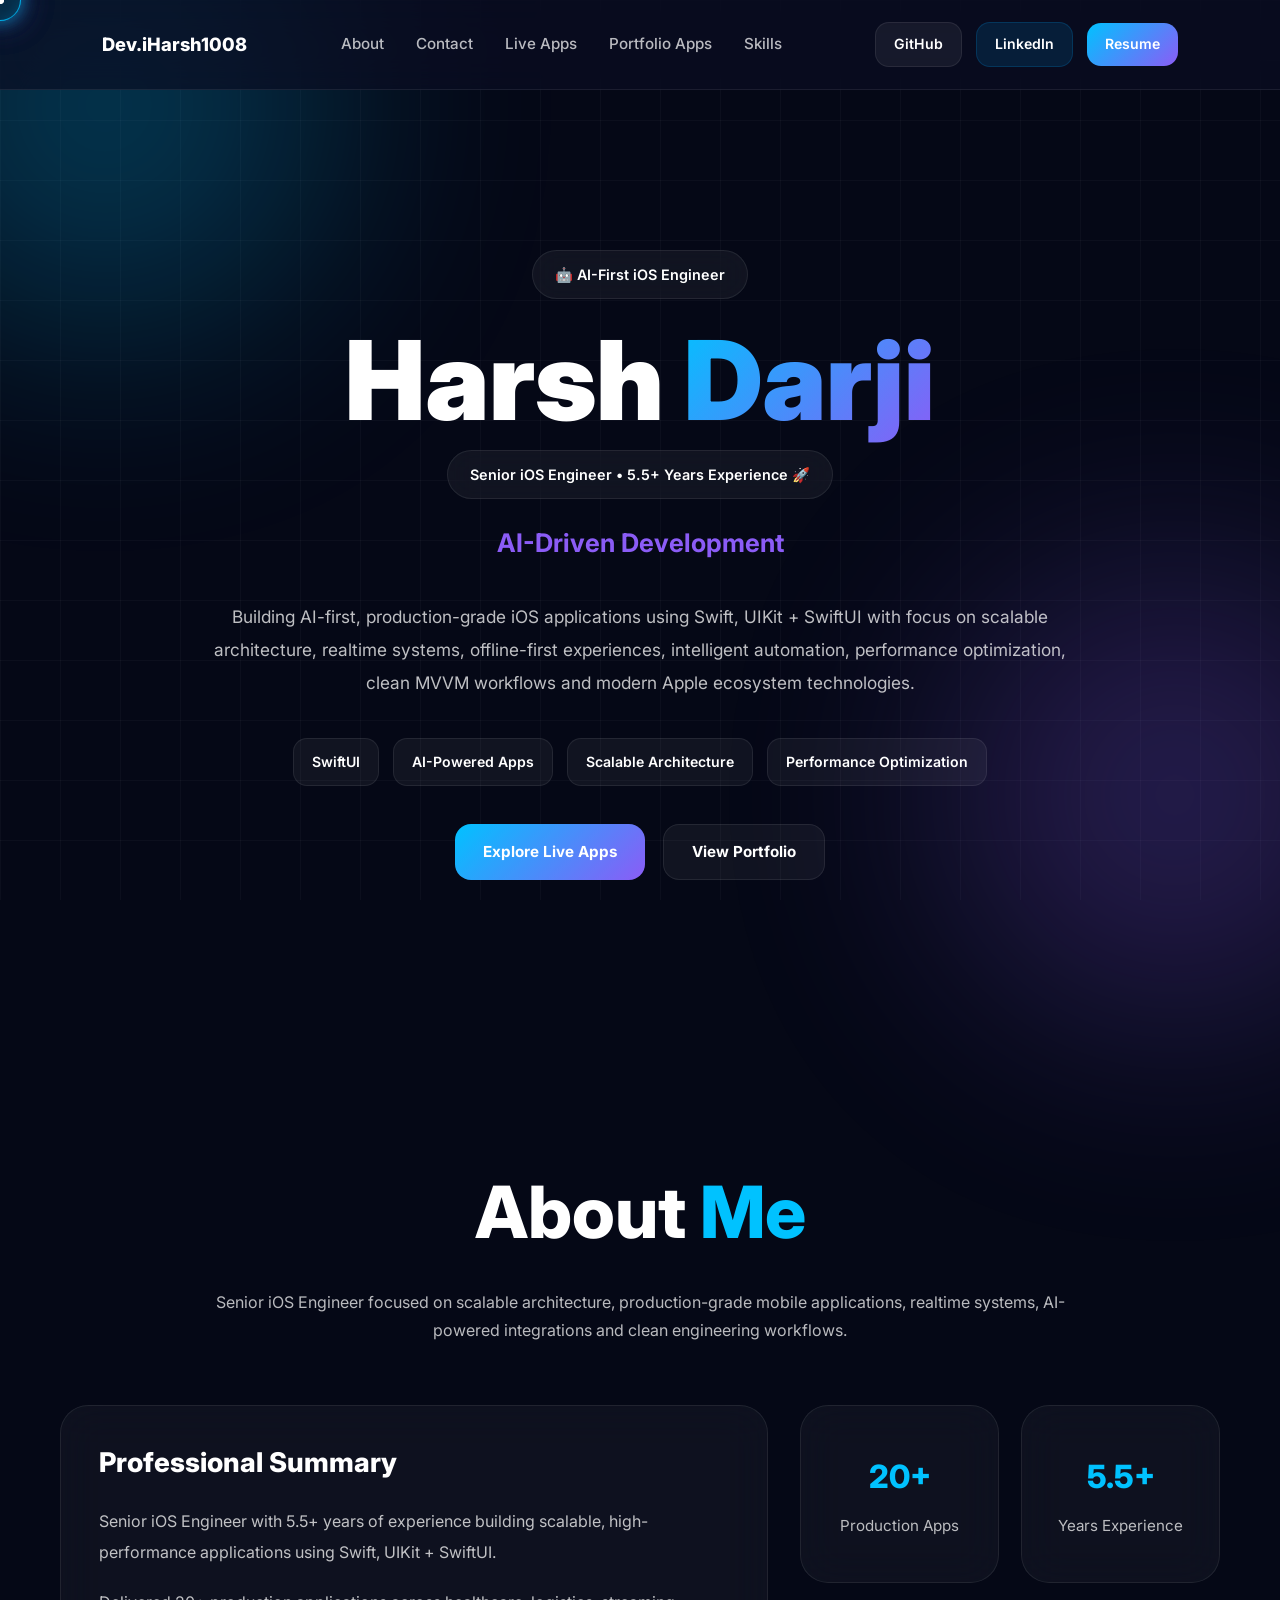
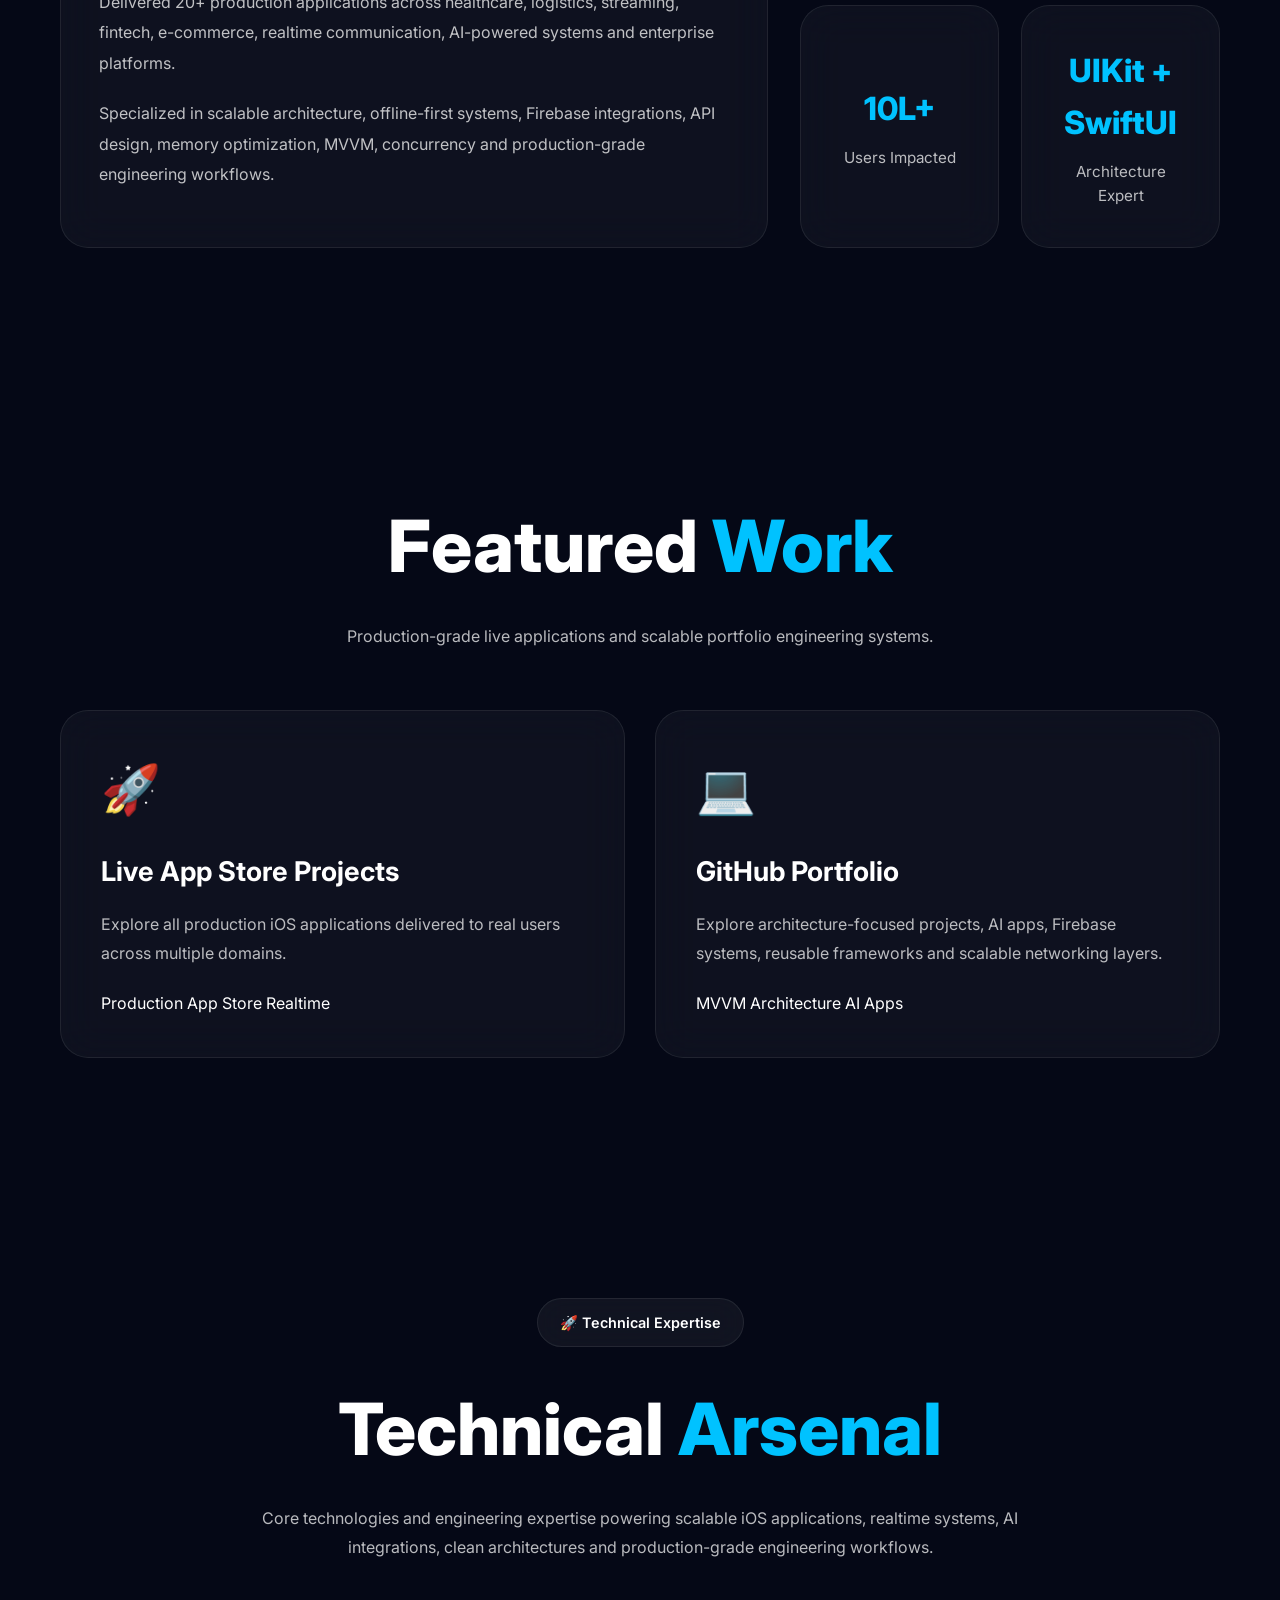
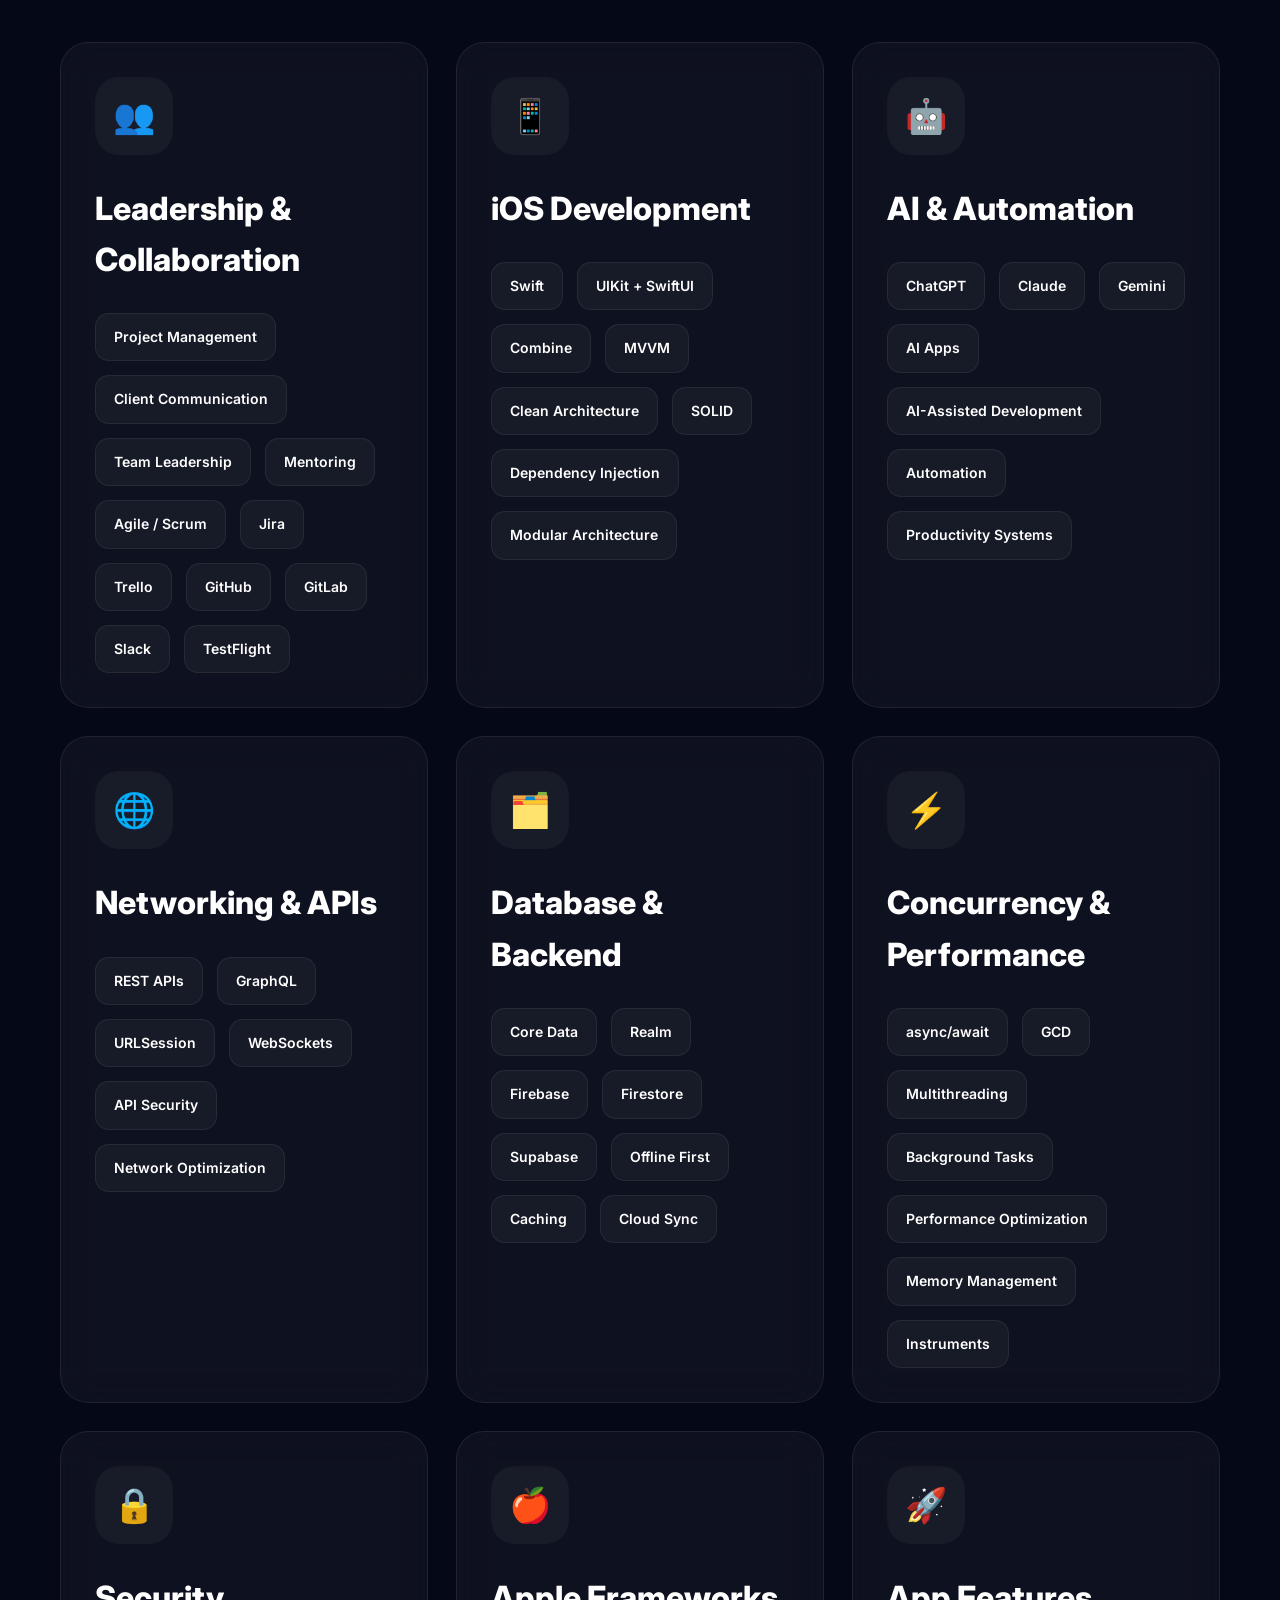
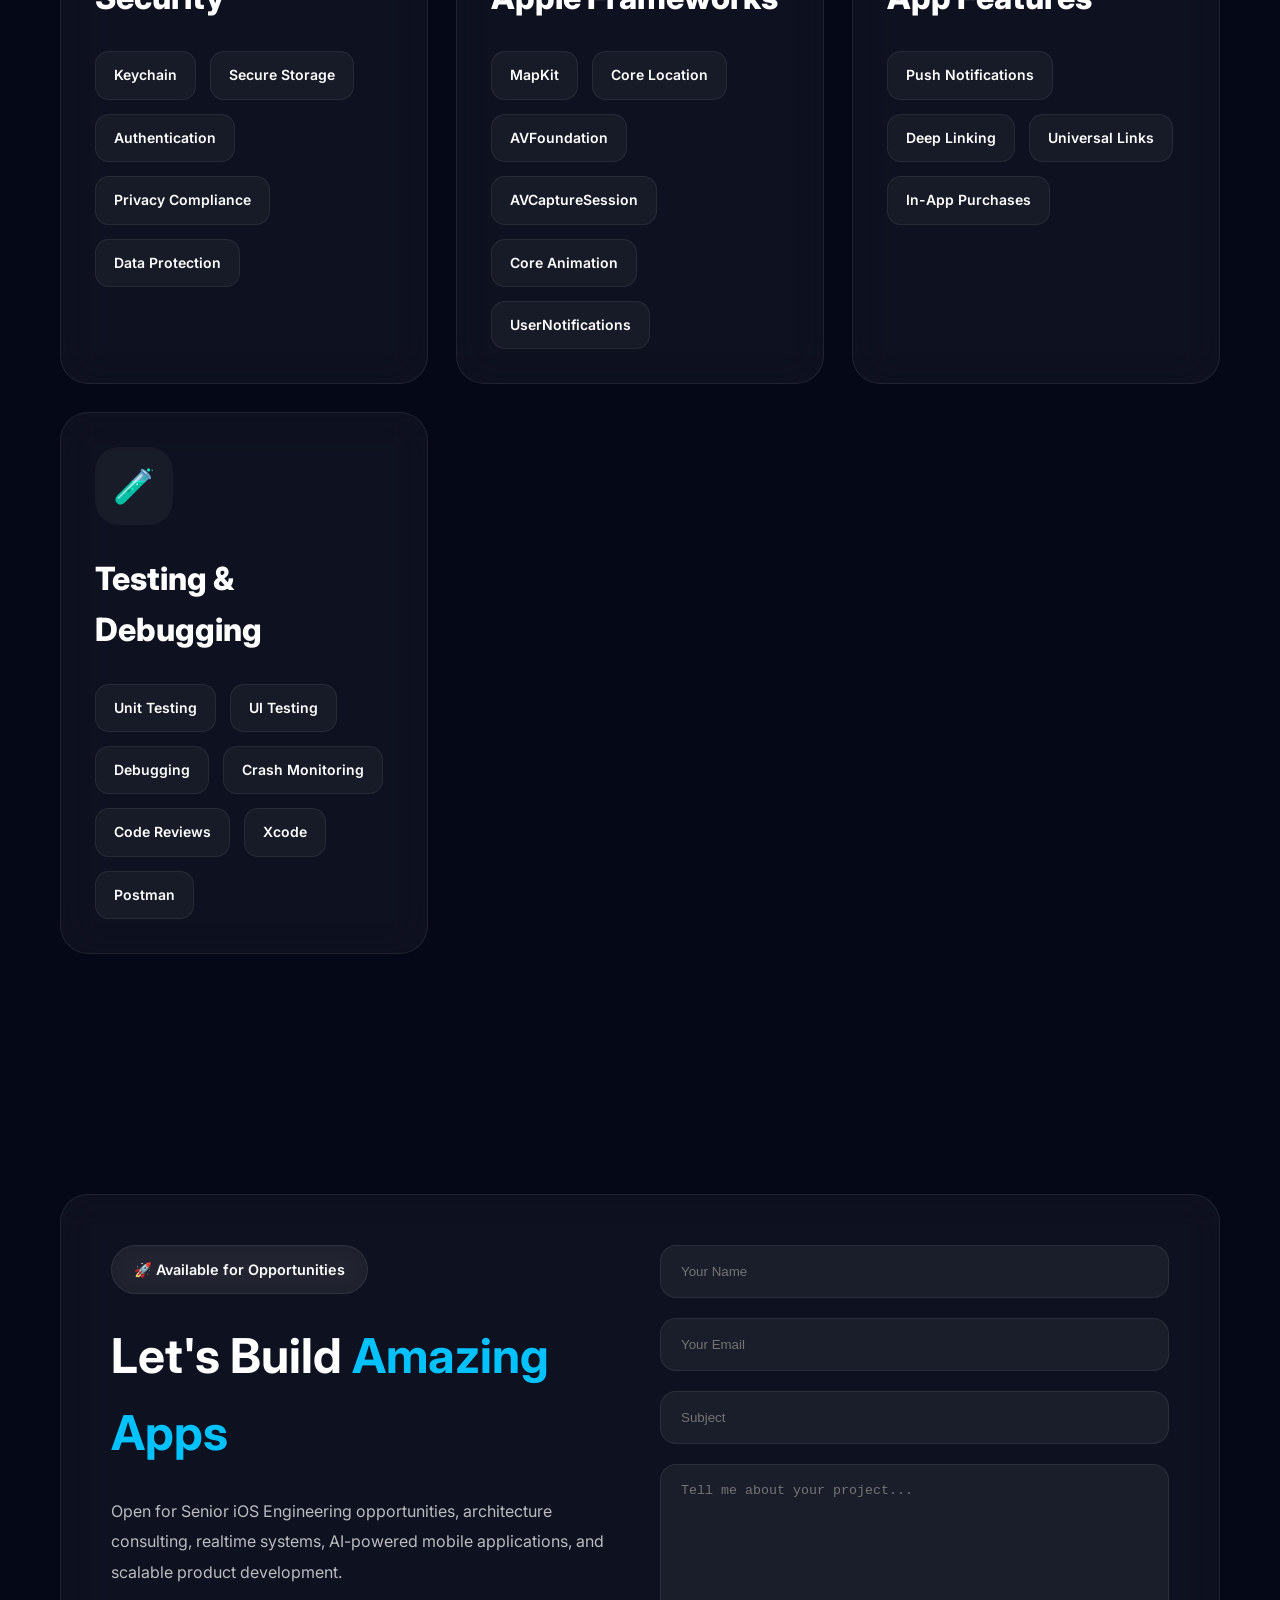
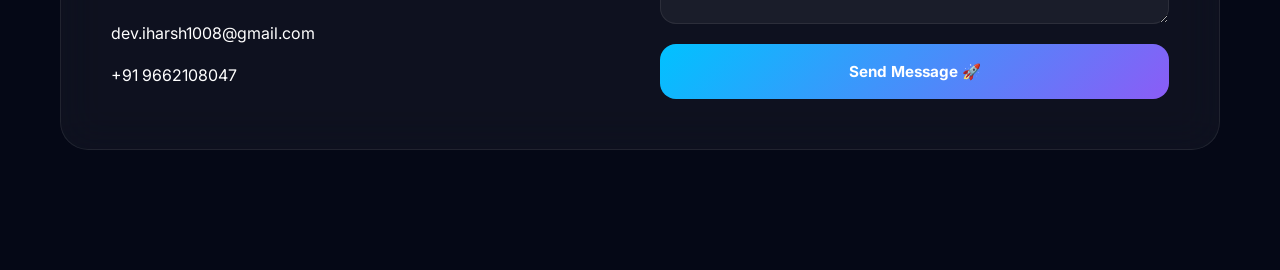
==== commit 404f5482: "Add contact container div in index.html" ====
--- a/index.html
+++ b/index.html
@@ -85,7 +85,7 @@
 
     <!-- Contact -->
 
-    
+    <div id="contact-container"></div>
 
     <!-- Modal -->
 
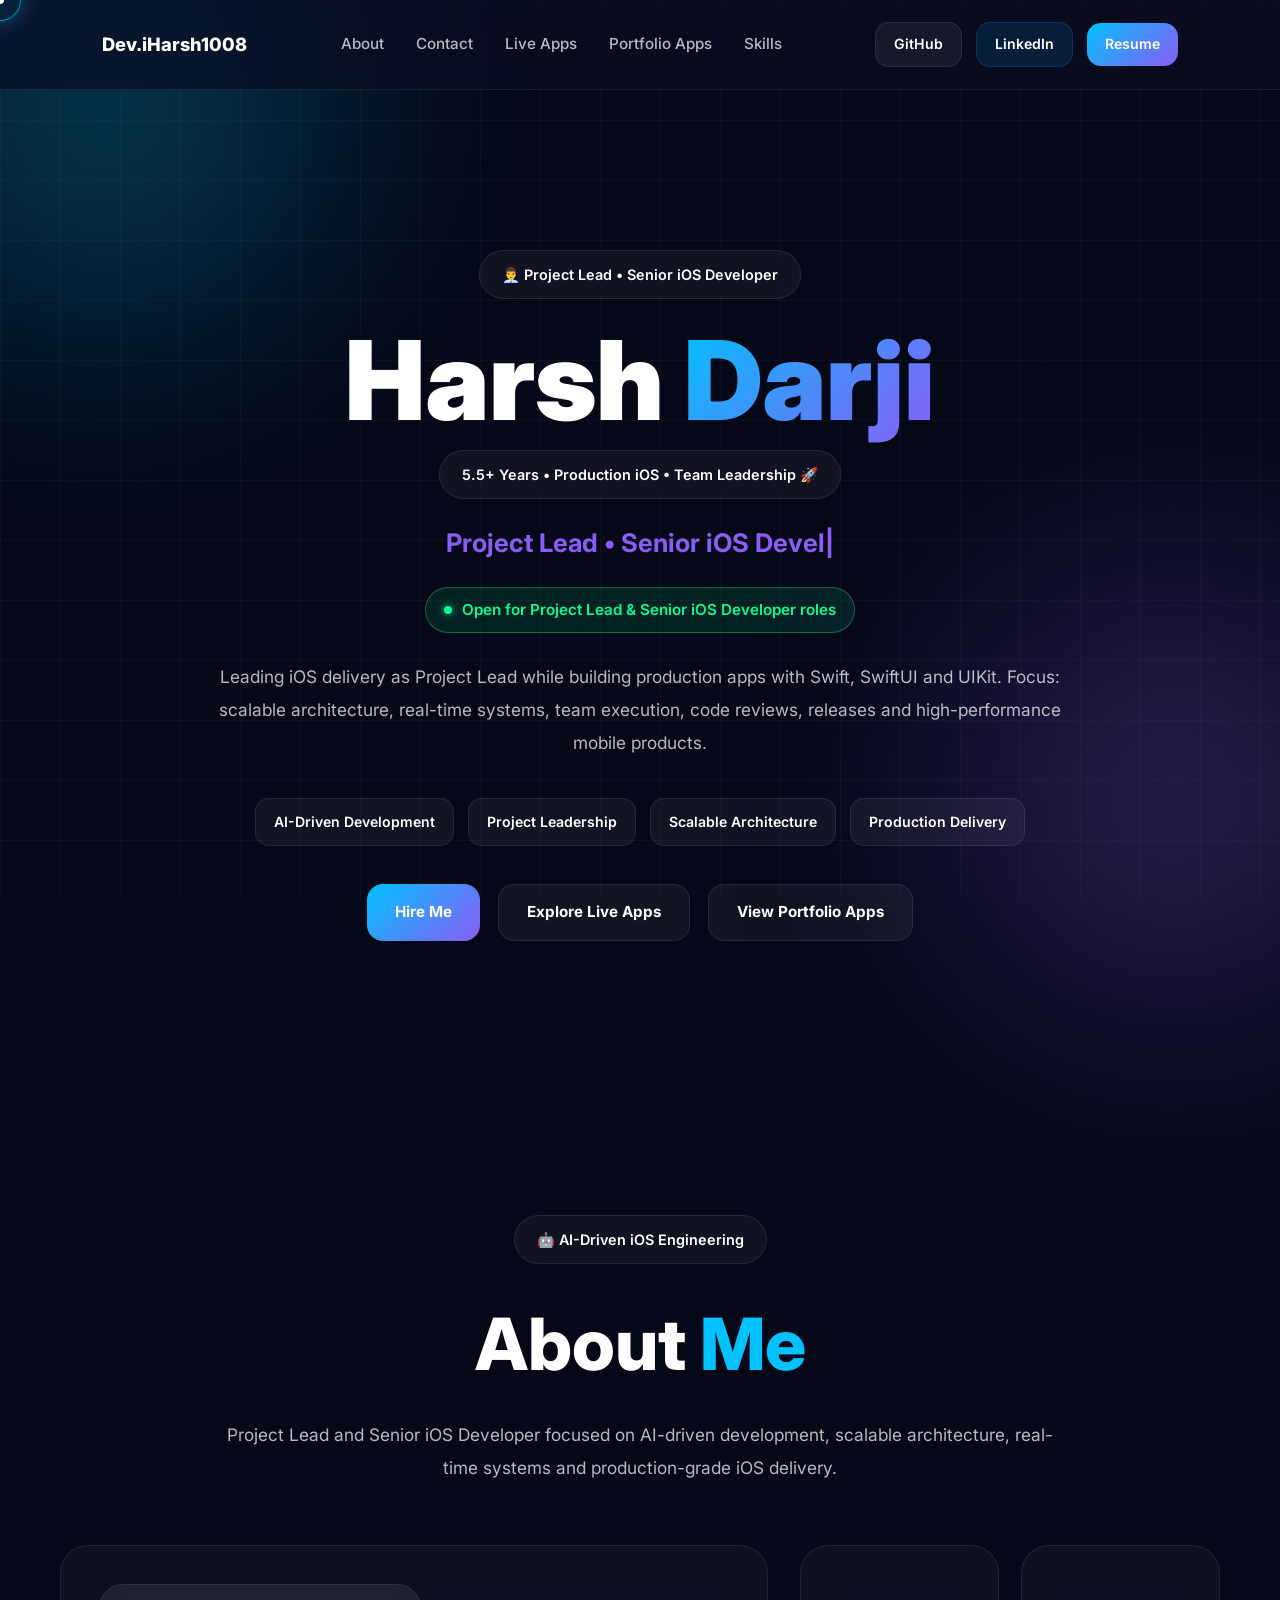
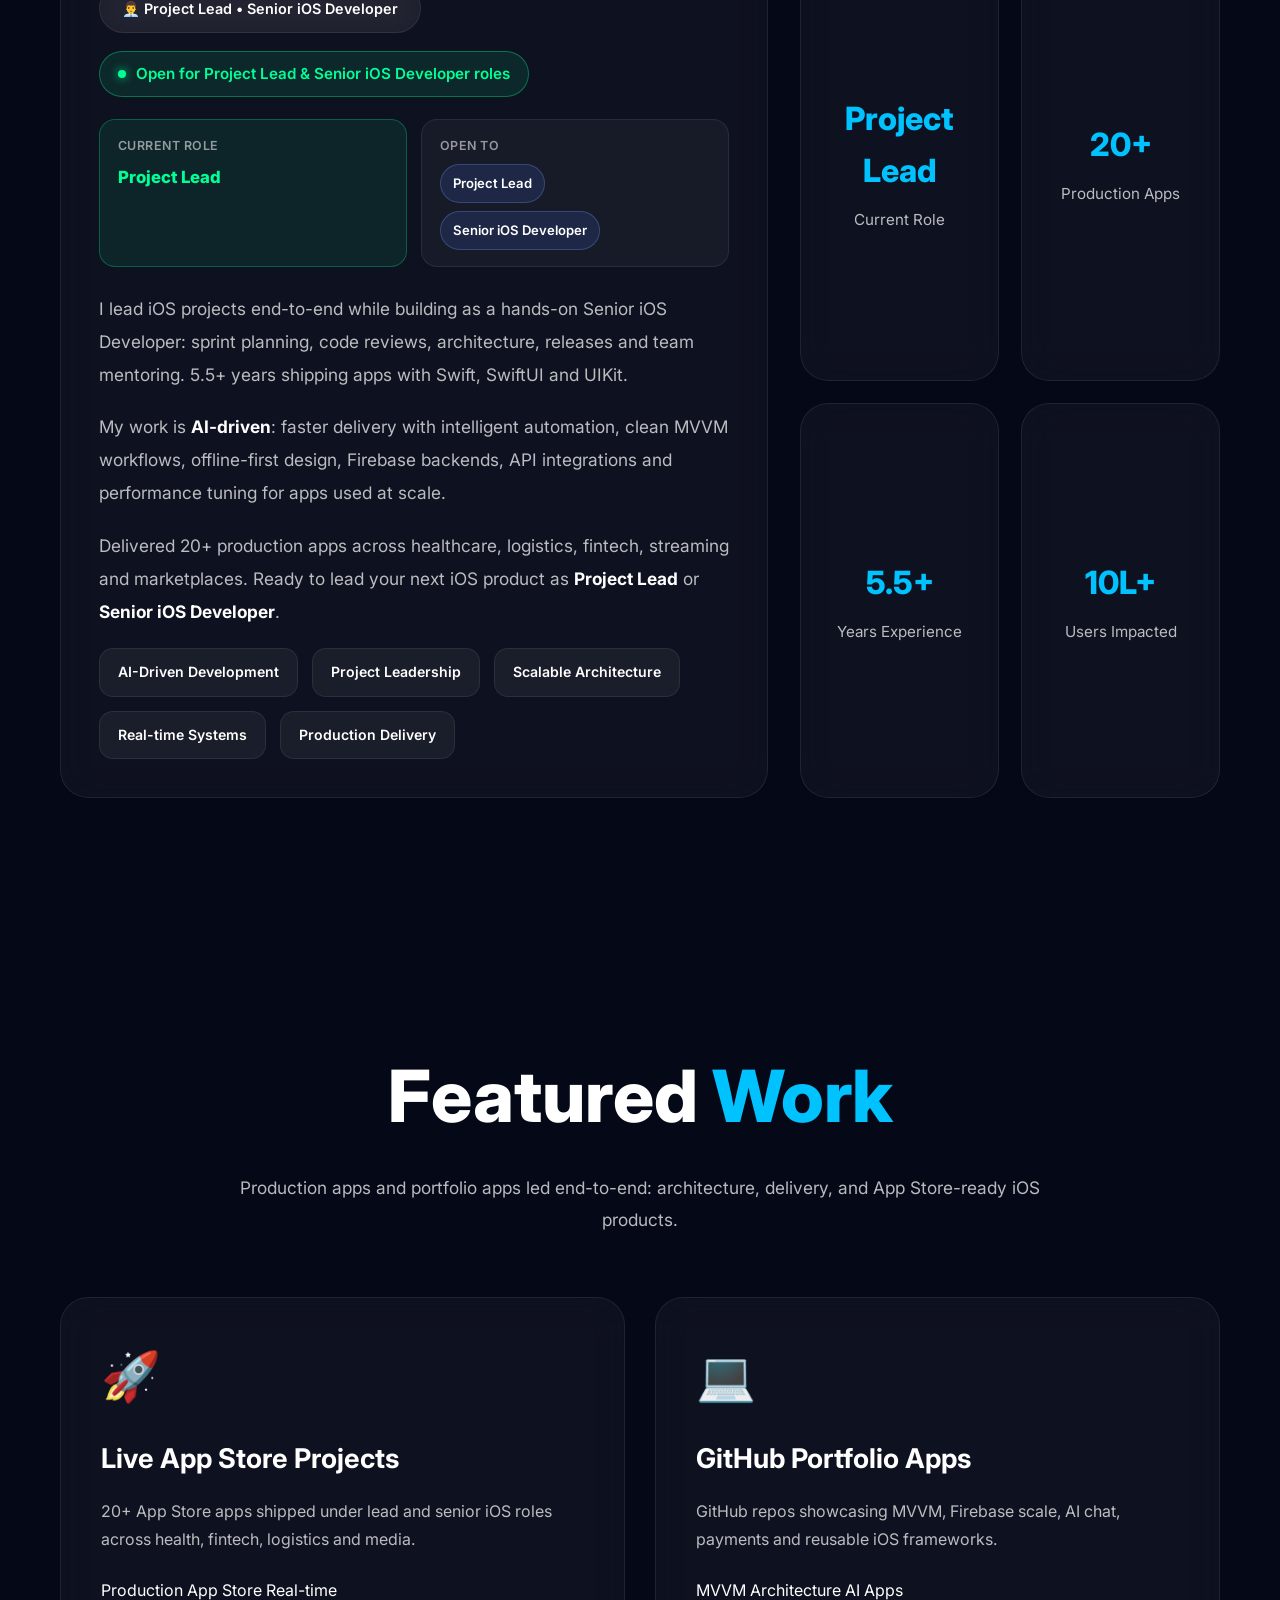
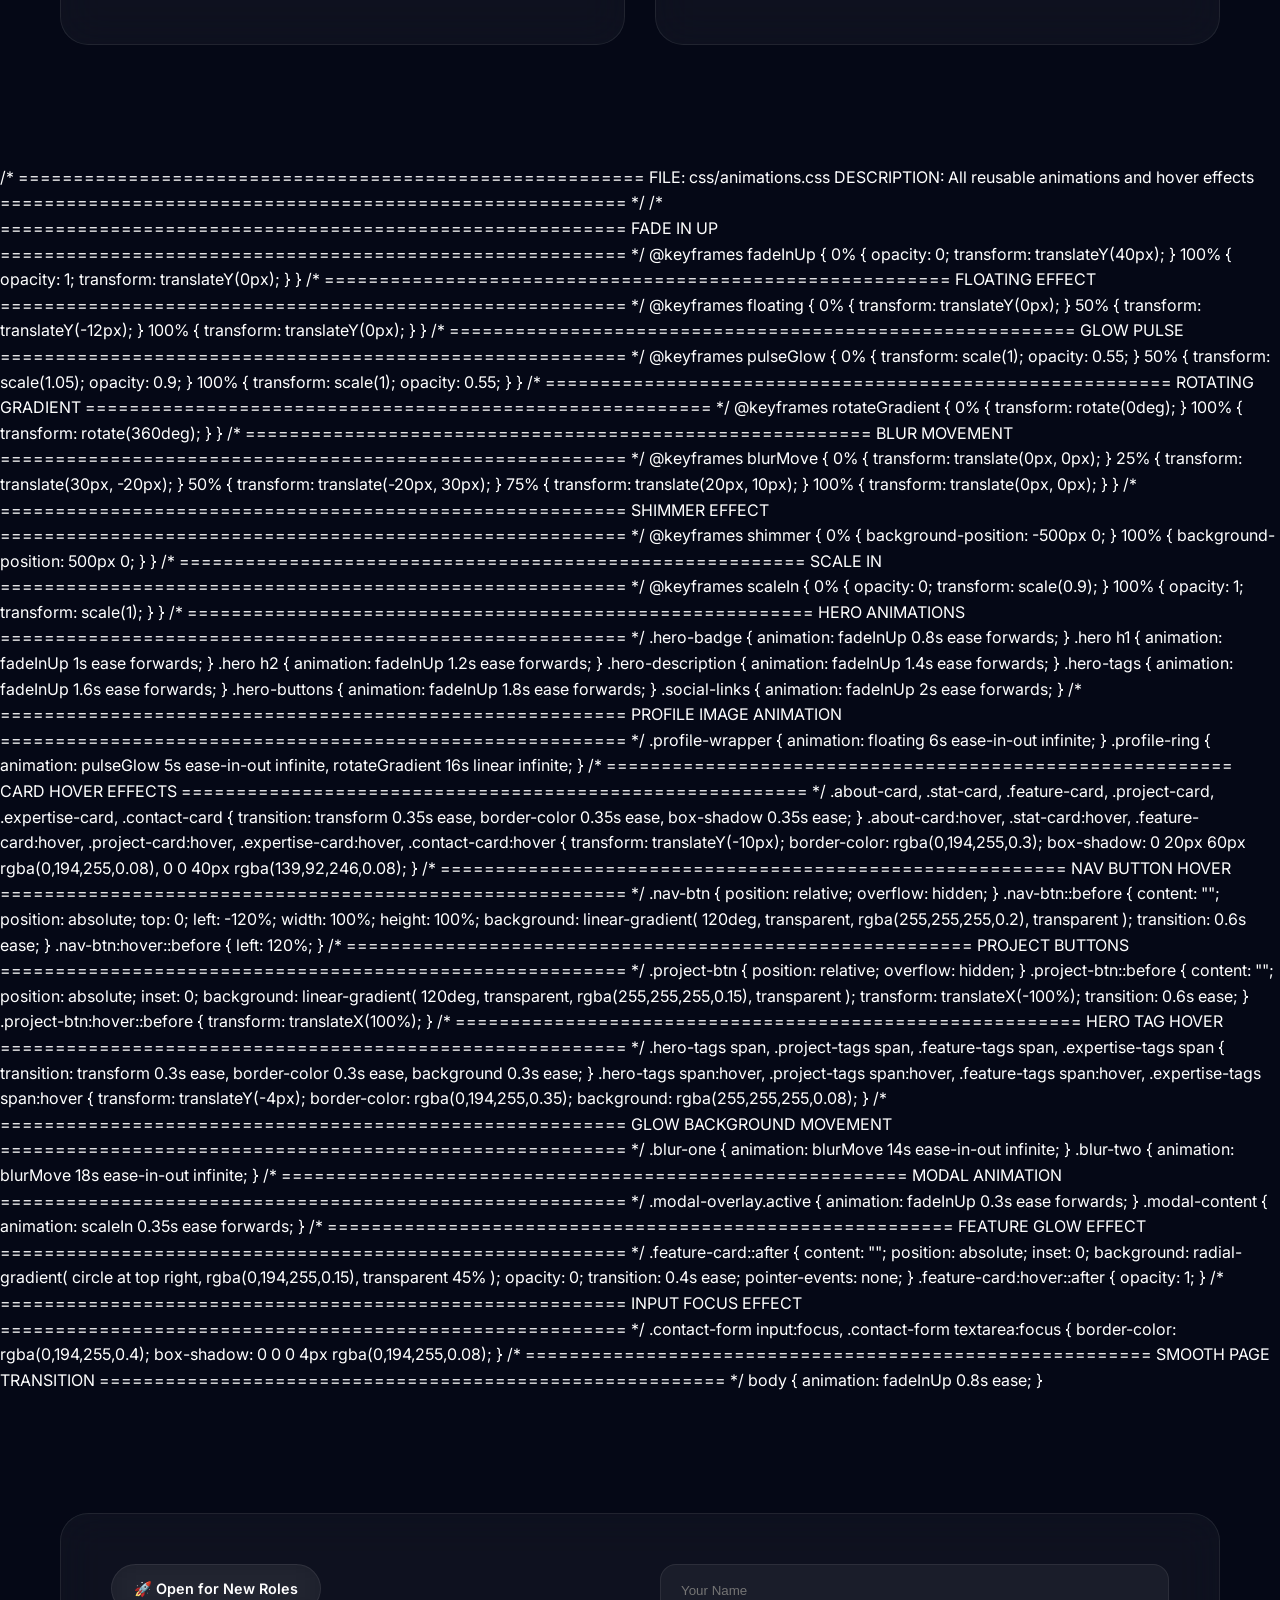
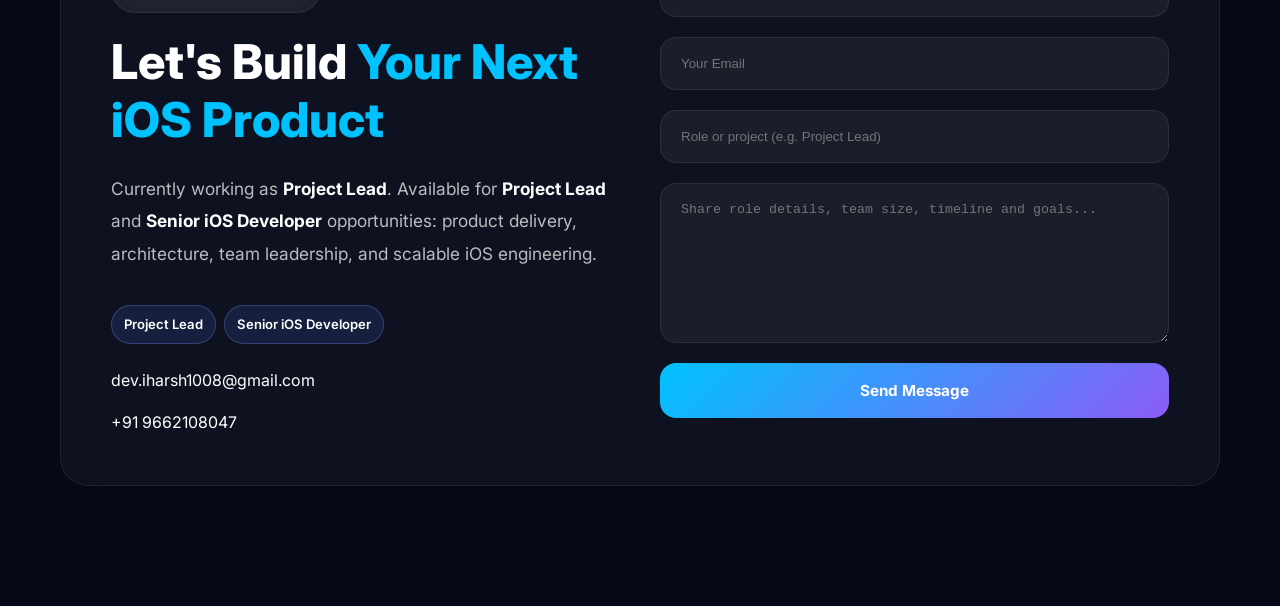
==== commit 43deb97e: "Update index.html" ====
--- a/index.html
+++ b/index.html
@@ -1,119 +1,40 @@
-<!-- FILE: index.html -->
-
 <!DOCTYPE html>
 <html lang="en">
-
 <head>
-
-    <!-- Meta -->
-
     <meta charset="UTF-8">
-
-    <meta
-        name="viewport"
-        content="width=device-width, initial-scale=1.0"
-    >
-
-    <title>
-        Harsh Darji • Senior iOS Engineer
-    </title>
-
-    <!-- Fonts -->
-
+    <meta name="viewport" content="width=device-width, initial-scale=1.0">
+    <meta name="description" content="Harsh Darji: Project Lead and Senior iOS Developer. 5.5+ years delivering production apps, team leadership, and scalable iOS architecture.">
+    <title>Harsh Darji • Project Lead & Senior iOS Developer</title>
     <link rel="preconnect" href="https://fonts.googleapis.com">
-
-    <link
-        rel="preconnect"
-        href="https://fonts.gstatic.com"
-        crossorigin
-    >
-
-    <link
-        href="https://fonts.googleapis.com/css2?family=Inter:wght@300;400;500;600;700;800;900&display=swap"
-        rel="stylesheet"
-    >
-
-    <!-- CSS -->
-
+    <link rel="preconnect" href="https://fonts.gstatic.com" crossorigin>
+    <link href="https://fonts.googleapis.com/css2?family=Inter:wght@300;400;500;600;700;800;900&display=swap" rel="stylesheet">
     <link rel="stylesheet" href="css/style.css">
-
     <link rel="stylesheet" href="css/animations.css">
-
     <link rel="stylesheet" href="css/cursor.css">
-
     <link rel="stylesheet" href="css/modal.css">
-
     <link rel="stylesheet" href="css/responsive.css">
-
 </head>
-
 <body>
-
-    <!-- Cursor -->
-
     <div class="cursor-dot"></div>
-
     <div class="cursor-outline"></div>
-
-    <!-- Background -->
-
     <div class="grid-overlay"></div>
-
     <div class="blur blur-one"></div>
-
     <div class="blur blur-two"></div>
 
-    <!-- Navbar -->
-
     <div id="navbar-container"></div>
-
-    <!-- Hero -->
-
     <div id="hero-container"></div>
-
-    <!-- About -->
-
     <div id="about-container"></div>
-
-    <!-- Featured -->
-
     <div id="featured-container"></div>
-
-    <!-- Skills -->
-
     <div id="skills-container"></div>
-
-    <!-- Contact -->
-
     <div id="contact-container"></div>
-
-    <!-- Modal -->
-
     <div id="modal-container"></div>
 
-    <!-- =========================================
-         JS FILES
-    ========================================== -->
-
-    <!-- Core App -->
-
     <script src="js/app.js"></script>
-
-    <!-- Load HTML Components FIRST -->
-
+    <script src="js/mobileMenu.js"></script>
     <script src="js/loadComponents.js"></script>
-
-    <!-- UI Scripts -->
-
     <script src="js/typing.js"></script>
-
     <script src="js/cursor.js"></script>
-
     <script src="js/modal.js"></script>
- 
-
     <script src="js/mail.js"></script>
-
 </body>
-
 </html>
--- a/css/style.css
+++ b/css/style.css
@@ -1,311 +1,3 @@
-/* =========================================================
-FILE: css/style.css
-DESCRIPTION:
-Main global styling file
-========================================================= */
-
-/* =========================================================
-RESET
-========================================================= */
-/* =========================================================
-
-HERO EXPERIENCE BADGE
-
-========================================================= */
-/* =====================================================
-PROJECT BUTTONS
-Premium Dark Blue Glass Buttons
-===================================================== */
-
-.project-buttons {
-
-    display: flex;
-
-    gap: 14px;
-
-    margin-top: 28px;
-
-    flex-wrap: wrap;
-}
-
-.project-btn {
-
-    position: relative;
-
-    display: inline-flex;
-    align-items: center;
-    justify-content: center;
-
-    padding:
-        14px 26px;
-
-    border-radius: 16px;
-
-    border:
-        1px solid rgba(91, 140, 255, 0.18);
-
-    background:
-        linear-gradient(
-            135deg,
-            rgba(8, 18, 45, 0.92),
-            rgba(15, 35, 80, 0.92)
-        );
-
-    backdrop-filter: blur(18px);
-
-    -webkit-backdrop-filter: blur(18px);
-
-    color: #ffffff;
-
-    font-size: 15px;
-    font-weight: 700;
-
-    text-decoration: none;
-
-    cursor: pointer;
-
-    overflow: hidden;
-
-    transition:
-        transform 0.35s ease,
-        box-shadow 0.35s ease,
-        border-color 0.35s ease,
-        background 0.35s ease;
-
-    box-shadow:
-        0 0 20px rgba(79,124,255,0.22),
-        0 10px 40px rgba(20,40,120,0.35);
-
-    isolation: isolate;
-}
-
-/* =========================================
-Glow Layer
-========================================= */
-
-.project-btn::before {
-
-    content: "";
-
-    position: absolute;
-
-    inset: 0;
-
-    background:
-        linear-gradient(
-            135deg,
-            rgba(79,124,255,0.28),
-            rgba(50,90,255,0.18)
-        );
-
-    opacity: 0;
-
-    transition: opacity 0.35s ease;
-
-    z-index: -1;
-}
-
-/* =========================================
-Top Shine Effect
-========================================= */
-
-.project-btn::after {
-
-    content: "";
-
-    position: absolute;
-
-    top: 0;
-    left: -120%;
-
-    width: 120%;
-    height: 100%;
-
-    background:
-        linear-gradient(
-            90deg,
-            transparent,
-            rgba(255,255,255,0.14),
-            transparent
-        );
-
-    transition: left 0.7s ease;
-}
-
-/* =========================================
-Hover
-========================================= */
-
-.project-btn:hover {
-
-    transform:
-        translateY(-4px)
-        scale(1.03);
-
-    border-color:
-        rgba(120,160,255,0.35);
-
-    background:
-        linear-gradient(
-            135deg,
-            rgba(10, 22, 58, 0.98),
-            rgba(18, 40, 95, 0.98)
-        );
-
-    box-shadow:
-        0 0 30px rgba(79,124,255,0.35),
-        0 16px 60px rgba(20,40,120,0.45);
-}
-
-.project-btn:hover::before {
-
-    opacity: 1;
-}
-
-.project-btn:hover::after {
-
-    left: 120%;
-}
-
-/* =========================================
-Click Effect
-========================================= */
-
-.project-btn:active {
-
-    transform: scale(0.98);
-}
-.hero-experience {
-
-    display: inline-flex;
-
-    align-items: center;
-
-    justify-content: center;
-
-    gap: 10px;
-
-    margin-bottom: 26px;
-
-    padding:
-
-        14px 28px;
-
-    border-radius: 999px;
-
-    background:
-
-        rgba(255,255,255,0.05);
-
-    border:
-
-        1px solid rgba(255,255,255,0.08);
-
-    backdrop-filter: blur(18px);
-
-    -webkit-backdrop-filter: blur(18px);
-
-    position: relative;
-
-    overflow: hidden;
-
-    box-shadow:
-
-        0 0 30px rgba(79,124,255,0.12);
-
-    transition:
-
-        transform 0.3s ease,
-
-        border-color 0.3s ease,
-
-        box-shadow 0.3s ease;
-
-}
-
-/* Gradient Glow */
-
-.hero-experience::before {
-
-    content: "";
-
-    position: absolute;
-
-    inset: 0;
-
-    background:
-
-        linear-gradient(
-
-            135deg,
-
-            rgba(79,124,255,0.18),
-
-            rgba(139,92,246,0.14)
-
-        );
-
-    opacity: 0.9;
-
-    z-index: -1;
-
-}
-
-/* Hover */
-
-.hero-experience:hover {
-
-    transform: translateY(-2px);
-
-    border-color:
-
-        rgba(79,124,255,0.3);
-
-    box-shadow:
-
-        0 0 40px rgba(79,124,255,0.22);
-
-}
-
-/* Text */
-
-.hero-experience span {
-
-    font-size: 0.95rem;
-
-    font-weight: 700;
-
-    color: #ffffff;
-
-    letter-spacing: 0.3px;
-
-}
-
-/* Mobile */
-
-@media (max-width: 768px) {
-
-    .hero-experience {
-
-        padding:
-
-            12px 22px;
-
-        margin-bottom: 22px;
-
-    }
-
-    .hero-experience span {
-
-        font-size: 0.85rem;
-
-        text-align: center;
-
-        line-height: 1.5;
-
-    }
-
-}
 * {
     margin: 0;
     padding: 0;
@@ -527,6 +219,31 @@
         0 10px 25px rgba(0,194,255,0.15);
 }
 
+.mobile-nav-panel {
+    display: contents;
+}
+
+.menu-toggle {
+    display: none;
+    align-items: center;
+    justify-content: center;
+    width: 44px;
+    height: 44px;
+    padding: 0;
+    border-radius: 12px;
+    background: rgba(255, 255, 255, 0.06);
+    border: 1px solid rgba(255, 255, 255, 0.12);
+    color: #ffffff;
+    font-size: 1.35rem;
+    line-height: 1;
+    cursor: pointer;
+}
+
+.menu-toggle:hover {
+    background: rgba(255, 255, 255, 0.1);
+    border-color: rgba(0, 194, 255, 0.35);
+}
+
 /* =========================================================
 HERO
 ========================================================= */
@@ -609,26 +326,45 @@
 
 .hero h2 {
     min-height: 50px;
-
     font-size: 1.6rem;
     font-weight: 700;
-
     color: #8b5cf6;
-
-    margin-bottom: 28px;
+    margin-bottom: 14px;
+}
+
+.hero-freelance-open {
+    display: inline-flex;
+    align-items: center;
+    justify-content: center;
+    gap: 10px;
+    margin: 0 auto 28px;
+    padding: 10px 18px;
+    border-radius: 999px;
+    background: rgba(0, 255, 150, 0.1);
+    border: 1px solid rgba(0, 255, 150, 0.35);
+    color: #00ff96;
+    font-size: 0.95rem;
+    font-weight: 600;
+}
+
+.freelance-status-dot {
+    width: 8px;
+    height: 8px;
+    border-radius: 50%;
+    background: #00ff96;
+    box-shadow: 0 0 10px rgba(0, 255, 150, 0.8);
+    animation: pulse-open 1.8s ease-in-out infinite;
+}
+
+@keyframes pulse-open {
+    0%, 100% { opacity: 1; transform: scale(1); }
+    50% { opacity: 0.55; transform: scale(0.85); }
 }
 
 .hero-description {
     max-width: 860px;
-
     margin: 0 auto 38px;
-
-    color:
-        rgba(255,255,255,0.74);
-
-    font-size: 1.08rem;
-
-    line-height: 1.9;
+    text-align: center;
 }
 
 /* =========================================================
@@ -780,11 +516,13 @@
     text-align: center;
 }
 
+.section-heading .hero-badge {
+    margin: 0 auto 22px;
+}
+
 .section-heading h2 {
     font-size: clamp(42px, 7vw, 72px);
-
     font-weight: 800;
-
     margin-bottom: 18px;
 }
 
@@ -792,15 +530,27 @@
     color: #00c2ff;
 }
 
+.section-text,
+.section-heading p,
+.contact-left p,
+.about-card .section-text,
+.hero-description {
+    color: rgba(255, 255, 255, 0.72);
+    font-size: 1.08rem;
+    font-weight: 400;
+    line-height: 1.9;
+}
+
 .section-heading p {
     max-width: 850px;
-
     margin: auto;
-
-    color:
-        rgba(255,255,255,0.72);
-
-    line-height: 1.8;
+}
+
+.section-text strong,
+.contact-left p strong,
+.about-card .section-text strong {
+    color: #ffffff;
+    font-weight: 700;
 }
 
 /* =========================================================
@@ -812,8 +562,7 @@
 .feature-card,
 .contact-card,
 .project-card,
-.expertise-card,
-.footer-content {
+.expertise-card {
     background:
         rgba(255,255,255,0.04);
 
@@ -846,24 +595,87 @@
     height: 100%;
 }
 
-.about-card h3 {
-    font-size: 1.7rem;
+.about-card-badge {
+    margin-bottom: 18px;
+}
+
+.about-status-line {
+    margin: 0 auto 22px;
+}
+
+.about-card .section-text {
+    margin: 0 0 20px;
+    text-align: left;
+}
+
+.about-focus-tags {
+    justify-content: flex-start;
+    margin-bottom: 0;
+}
+
+.role-status-card {
+    display: grid;
+    grid-template-columns: 1fr 1fr;
+    gap: 14px;
+    margin-bottom: 26px;
+}
+
+.role-status-block {
+    padding: 16px 18px;
+    border-radius: 16px;
+    background: rgba(255, 255, 255, 0.04);
+    border: 1px solid rgba(255, 255, 255, 0.08);
+}
+
+.role-status-current {
+    border-color: rgba(0, 255, 150, 0.28);
+    background: rgba(0, 255, 150, 0.08);
+}
+
+.role-status-label {
+    display: block;
+    margin-bottom: 8px;
+    font-size: 0.78rem;
+    font-weight: 600;
+    letter-spacing: 0.04em;
+    text-transform: uppercase;
+    color: rgba(255, 255, 255, 0.55);
+}
+
+.role-status-block strong {
+    font-size: 1.05rem;
     font-weight: 800;
-
+    color: #00ff96;
+}
+
+.role-status-tags {
+    display: flex;
+    flex-wrap: wrap;
+    gap: 8px;
+}
+
+.role-status-tags span {
+    padding: 8px 12px;
+    border-radius: 999px;
+    background: rgba(79, 124, 255, 0.14);
+    border: 1px solid rgba(120, 160, 255, 0.28);
+    font-size: 0.82rem;
+    font-weight: 600;
+    color: #ffffff;
+}
+
+.contact-role-tags {
     margin-bottom: 24px;
-
-    line-height: 1.4;
-}
-
-.about-card p {
-    color:
-        rgba(255,255,255,0.74);
-
-    line-height: 1.9;
-
-    font-size: 1rem;
-
-    margin-bottom: 20px;
+}
+
+.section-text-last {
+    margin-bottom: 28px;
+}
+
+.section-text-sm {
+    color: rgba(255, 255, 255, 0.72);
+    font-size: 0.95rem;
+    line-height: 1.6;
 }
 
 /* =========================================================
@@ -897,11 +709,9 @@
 }
 
 .stat-card h3 {
-    font-size: 2rem;
+    font-size: clamp(1.25rem, 2.5vw, 2rem);
     font-weight: 800;
-
     color: #00c2ff;
-
     margin-bottom: 12px;
 }
 
@@ -963,80 +773,104 @@
     z-index: 2;
 }
 
-.expertise-container {
+.skills-core-grid {
     width: 100%;
     max-width: 1450px;
-
-    margin: 80px auto 0;
-
+    margin: 0 auto 32px;
+    padding: 0 8%;
     display: grid;
-
-    grid-template-columns:
-        repeat(auto-fit, minmax(320px, 1fr));
-
-    gap: 28px;
+    grid-template-columns: repeat(2, 1fr);
+    gap: 24px;
+}
+
+.skills-core-card {
+    padding: 28px;
+    border-color: rgba(79, 124, 255, 0.2);
+    background: linear-gradient(145deg, rgba(79, 124, 255, 0.1), rgba(255, 255, 255, 0.03));
+}
+
+.skills-core-header {
+    display: flex;
+    align-items: center;
+    gap: 16px;
+    margin-bottom: 22px;
+}
+
+.skills-core-header .expertise-icon {
+    width: 58px;
+    height: 58px;
+    margin-bottom: 0;
+    font-size: 26px;
+}
+
+.skills-core-card h3 {
+    margin-bottom: 0;
+    font-size: 1.45rem;
+}
+
+.expertise-container,
+.skills-grid {
+    width: 100%;
+    max-width: 1450px;
+    margin: 0 auto;
+    padding: 0 8%;
+}
+
+.skills-grid {
+    display: grid;
+    grid-template-columns: repeat(3, 1fr);
+    gap: 22px;
 }
 
 .expertise-card {
-    padding: 34px;
-
-    transition:
-        transform 0.3s ease,
-        border-color 0.3s ease;
+    padding: 26px;
+    transition: transform 0.3s ease, border-color 0.3s ease, box-shadow 0.3s ease;
 }
 
 .expertise-card:hover {
-    transform: translateY(-6px);
-
-    border-color:
-        rgba(79,124,255,0.24);
+    transform: translateY(-4px);
+    border-color: rgba(79, 124, 255, 0.24);
+    box-shadow: 0 14px 32px rgba(0, 0, 0, 0.22);
 }
 
 .expertise-icon {
-    width: 78px;
-    height: 78px;
-
+    width: 52px;
+    height: 52px;
     display: flex;
     align-items: center;
     justify-content: center;
-
-    margin-bottom: 28px;
-
-    border-radius: 24px;
-
-    font-size: 34px;
-
-    background:
-        rgba(255,255,255,0.04);
+    margin-bottom: 18px;
+    border-radius: 16px;
+    font-size: 24px;
+    background: rgba(255, 255, 255, 0.04);
 }
 
 .expertise-card h3 {
-    margin-bottom: 28px;
-
-    font-size: 2rem;
+    margin-bottom: 18px;
+    font-size: 1.25rem;
     font-weight: 800;
 }
 
 .expertise-tags {
     display: flex;
     flex-wrap: wrap;
-    gap: 14px;
+    gap: 10px;
 }
 
 .expertise-tags span {
-    padding:
-        12px 18px;
-
-    border-radius: 14px;
-
-    background:
-        rgba(255,255,255,0.04);
-
-    border:
-        1px solid rgba(255,255,255,0.07);
-
-    font-size: 14px;
+    padding: 9px 14px;
+    border-radius: 12px;
+    background: rgba(255, 255, 255, 0.04);
+    border: 1px solid rgba(255, 255, 255, 0.08);
+    font-size: 0.82rem;
     font-weight: 600;
+    color: rgba(255, 255, 255, 0.88);
+}
+
+.expertise-tags .tag-highlight {
+    background: linear-gradient(135deg, rgba(79, 124, 255, 0.24), rgba(139, 92, 246, 0.18));
+    border-color: rgba(120, 160, 255, 0.35);
+    color: #ffffff;
 }
 
 /* =========================================================
@@ -1054,8 +888,14 @@
     padding: 50px;
 }
 
+.contact-badge {
+    margin-bottom: 20px;
+}
+
 .contact-left h2 {
-    font-size: 3rem;
+    font-size: clamp(34px, 5vw, 48px);
+    font-weight: 800;
+    line-height: 1.2;
     margin-bottom: 24px;
 }
 
@@ -1064,12 +904,8 @@
 }
 
 .contact-left p {
-    color:
-        rgba(255,255,255,0.72);
-
-    line-height: 1.9;
-
     margin-bottom: 34px;
+    text-align: left;
 }
 
 .contact-links {
@@ -1186,86 +1022,6 @@
 }
 
 /* =========================================================
-FOOTER
-========================================================= */
-
-.footer {
-    width: 100%;
-
-    padding:
-        0 8%
-        80px;
-
-    position: relative;
-    z-index: 2;
-}
-
-.footer-content {
-    width: 100%;
-    max-width: 1100px;
-
-    margin: 0 auto;
-
-    padding:
-        50px 40px;
-
-    text-align: center;
-}
-
-.footer-content h3 {
-    font-size: 2.4rem;
-    font-weight: 800;
-
-    margin-bottom: 16px;
-}
-
-.footer-content p {
-    max-width: 700px;
-
-    margin: 0 auto 30px;
-
-    color:
-        rgba(255,255,255,0.72);
-
-    line-height: 1.8;
-}
-
-.footer-links {
-    display: flex;
-    justify-content: center;
-    flex-wrap: wrap;
-
-    gap: 24px;
-
-    margin-bottom: 30px;
-}
-
-.footer-links a {
-    color:
-        rgba(255,255,255,0.75);
-
-    font-weight: 600;
-
-    transition: 0.25s ease;
-}
-
-.footer-links a:hover {
-    color: #00c2ff;
-}
-
-.footer-bottom {
-    padding-top: 24px;
-
-    border-top:
-        1px solid rgba(255,255,255,0.08);
-
-    color:
-        rgba(255,255,255,0.55);
-
-    font-size: 0.9rem;
-}
-
-/* =========================================================
 RESPONSIVE
 ========================================================= */
 
@@ -1278,11 +1034,66 @@
     }
 }
 
+body.mobile-menu-open {
+    overflow: hidden;
+}
+
 @media (max-width: 992px) {
 
-    .nav-links,
-    .nav-actions {
+    .navbar {
+        flex-wrap: wrap;
+        align-items: center;
+    }
+
+    .menu-toggle {
+        display: flex;
+    }
+
+    .mobile-nav-panel {
         display: none;
+        width: 100%;
+        order: 3;
+        flex-direction: column;
+        margin-top: 16px;
+        padding: 16px;
+        max-height: calc(100vh - 88px);
+        overflow-y: auto;
+        -webkit-overflow-scrolling: touch;
+        border-radius: 18px;
+        background: rgba(10, 14, 35, 0.98);
+        border: 1px solid rgba(255, 255, 255, 0.12);
+    }
+
+    .navbar.menu-open .mobile-nav-panel {
+        display: flex !important;
+    }
+
+    .navbar.menu-open .nav-links,
+    .navbar.menu-open .nav-actions {
+        display: flex !important;
+        flex-direction: column;
+        width: 100%;
+    }
+
+    .navbar.menu-open .nav-actions {
+        gap: 10px;
+        margin-top: 10px;
+        padding-top: 12px;
+        border-top: 1px solid rgba(255, 255, 255, 0.08);
+    }
+
+    .navbar.menu-open .nav-btn {
+        width: 100%;
+        justify-content: center;
+        text-align: center;
+    }
+
+    .skills-core-grid {
+        grid-template-columns: 1fr;
+    }
+
+    .skills-grid {
+        grid-template-columns: repeat(2, 1fr);
     }
 
     .about-grid,
@@ -1292,10 +1103,6 @@
         grid-template-columns: 1fr;
     }
 
-    .expertise-container {
-        grid-template-columns: 1fr 1fr;
-    }
-
     .hero {
         padding-top: 140px;
     }
@@ -1327,10 +1134,22 @@
     }
 
     .hero-tags span,
-    .project-tags span,
-    .expertise-tags span {
+    .project-tags span {
         width: 100%;
         text-align: center;
+    }
+
+    .skills-core-grid,
+    .skills-grid {
+        padding: 0 20px;
+    }
+
+    .skills-grid {
+        grid-template-columns: 1fr;
+    }
+
+    .role-status-card {
+        grid-template-columns: 1fr;
     }
 
     .hero-buttons,
@@ -1344,7 +1163,6 @@
         width: 100%;
     }
 
-    .expertise-container,
     .stats-grid {
         grid-template-columns: 1fr;
     }
@@ -1353,18 +1171,8 @@
     .expertise-card,
     .project-card,
     .feature-card,
-    .about-card,
-    .footer-content {
+    .about-card {
         padding: 24px;
-    }
-
-    .footer-content h3 {
-        font-size: 2rem;
-    }
-
-    .footer-links {
-        flex-direction: column;
-        gap: 16px;
     }
 }
 
@@ -1382,12 +1190,9 @@
         font-size: 30px;
     }
 
-    .footer-content h3 {
-        font-size: 1.8rem;
-    }
-
+    .section-text,
     .hero-description,
-    .about-card p,
+    .about-card .section-text,
     .feature-card p,
     .project-card p {
         font-size: 0.95rem;
--- a/css/cursor.css
+++ b/css/cursor.css
@@ -127,7 +127,7 @@
 
 /* =========================================================
    POINTER ELEMENTS
-========================================================= */
+======================================================== */
 
 a,
 button,
--- a/css/responsive.css
+++ b/css/responsive.css
@@ -90,6 +90,10 @@
         grid-template-columns: repeat(2, 1fr);
     }
 
+    .role-status-card {
+        grid-template-columns: 1fr;
+    }
+
     .project-grid {
         grid-template-columns: 1fr;
     }
@@ -118,15 +122,8 @@
         overflow-x: hidden;
     }
 
-    .navbar {
-        flex-direction: column;
-        gap: 20px;
-    }
-
-    .navbar nav {
-        flex-wrap: wrap;
-        justify-content: center;
-        gap: 16px;
+    .navbar.menu-open .mobile-nav-panel {
+        max-height: calc(100vh - 76px);
     }
 
     .hero {
@@ -182,7 +179,7 @@
 
     .large-card,
     .project-card,
-    .skill-box,
+    .expertise-card,
     .contact-card {
         padding: 28px;
     }
@@ -294,7 +291,7 @@
 
     .large-card,
     .project-card,
-    .skill-box,
+    .expertise-card,
     .contact-card {
         padding: 22px;
         border-radius: 22px;
@@ -312,7 +309,7 @@
         font-size: 15px;
     }
 
-    .skill-box h3 {
+    .expertise-card h3 {
         font-size: 20px;
     }
 
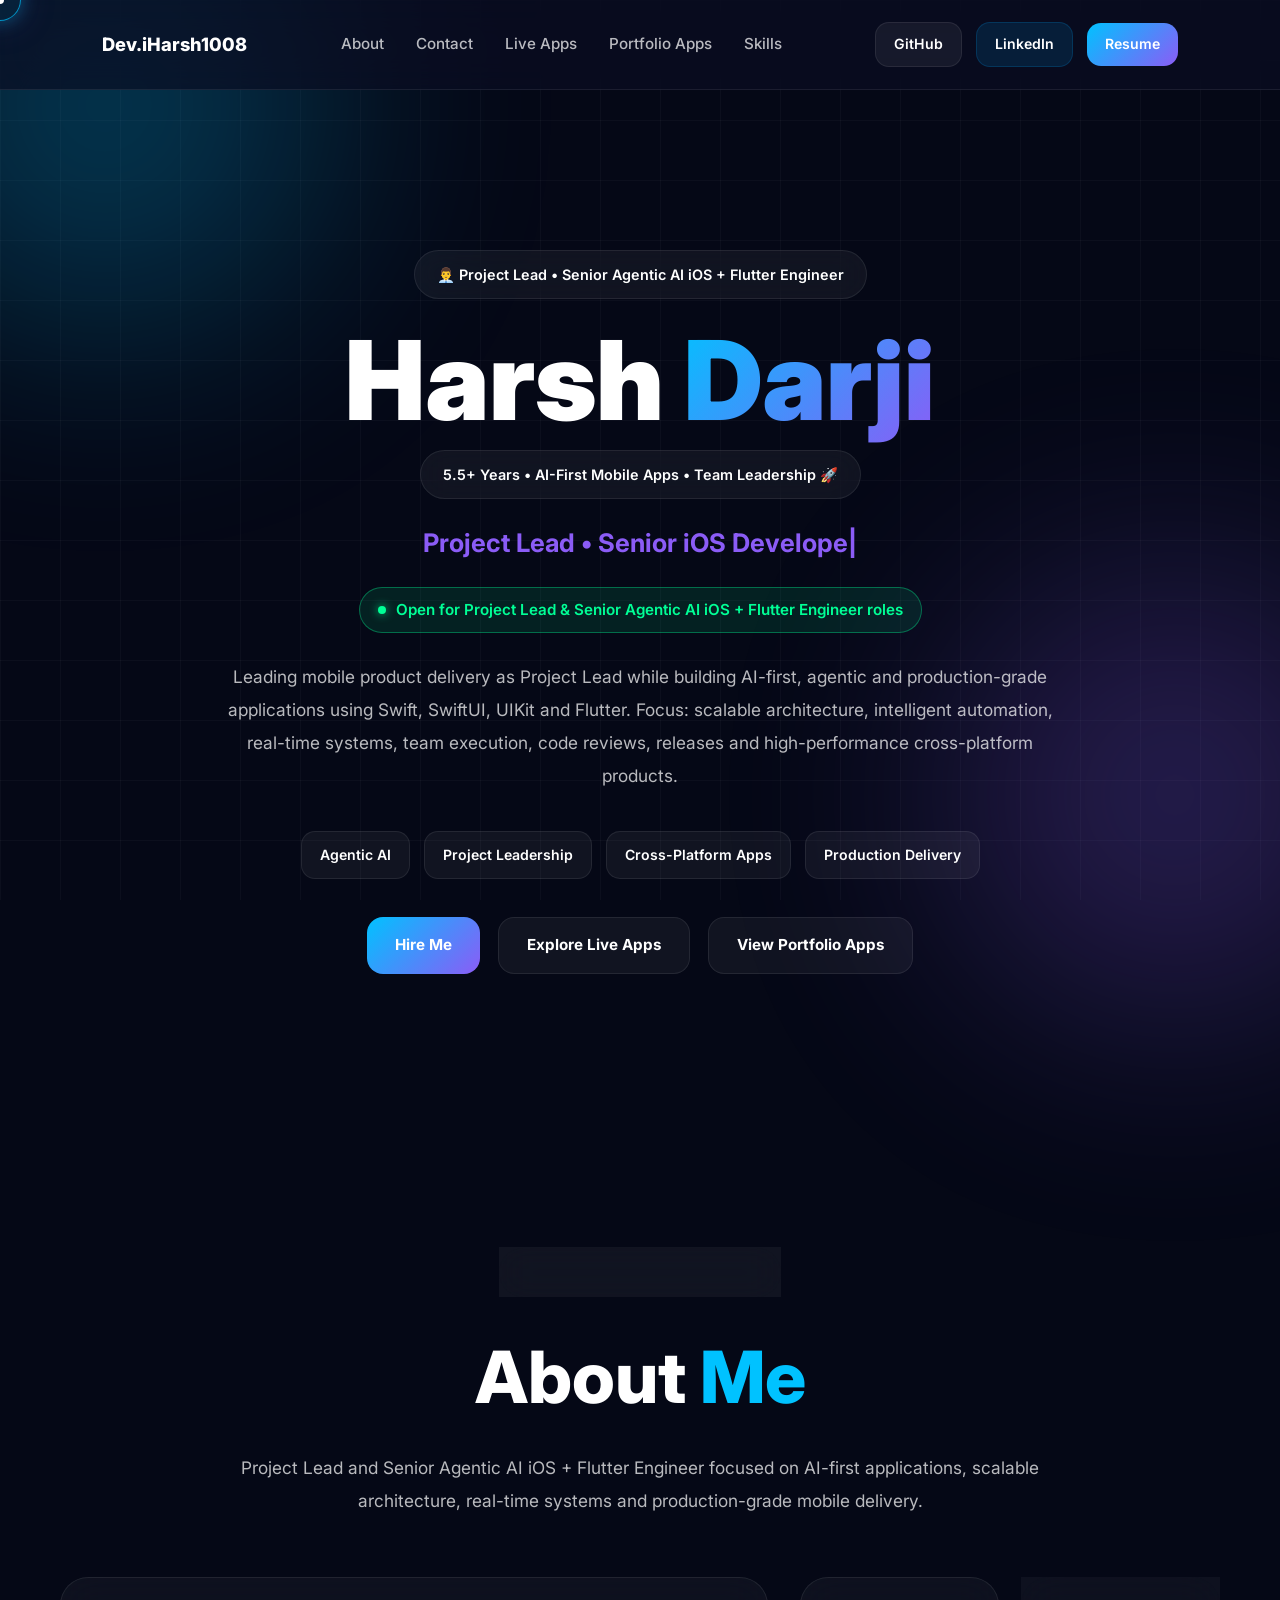
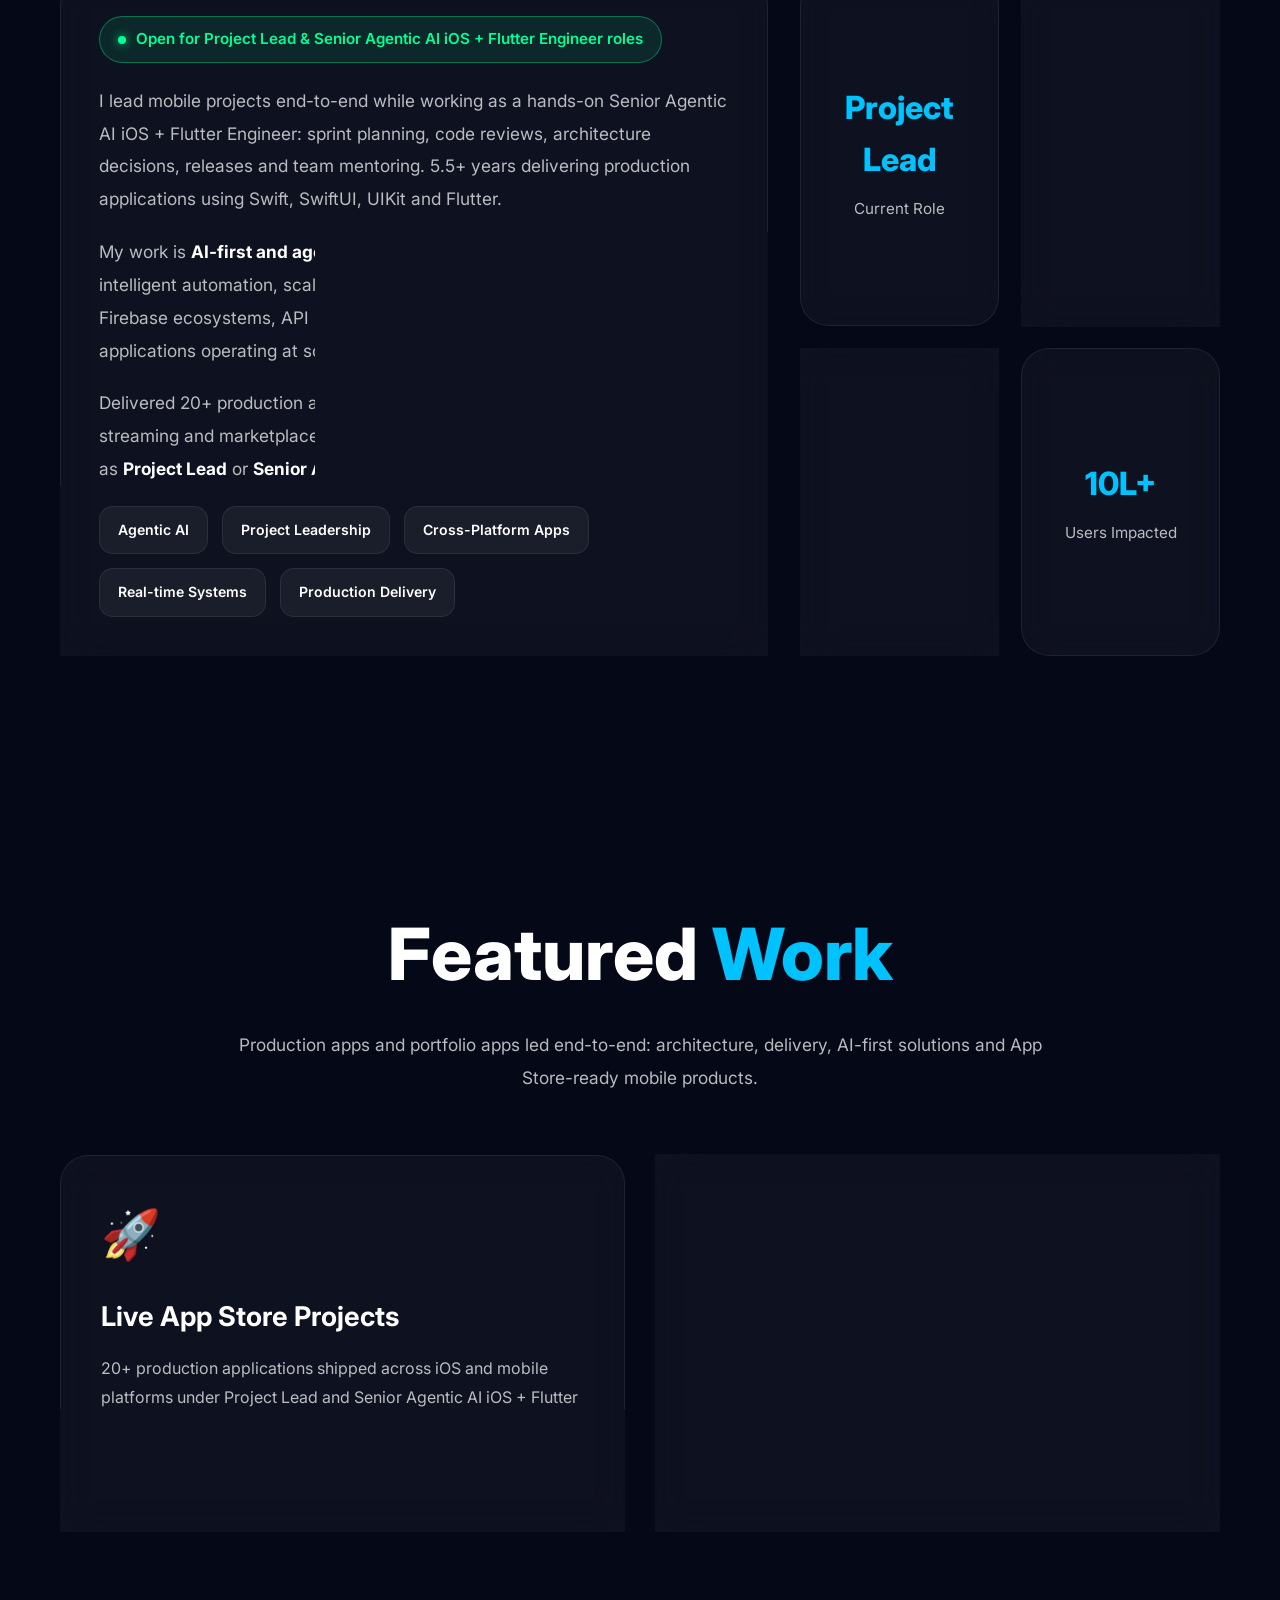
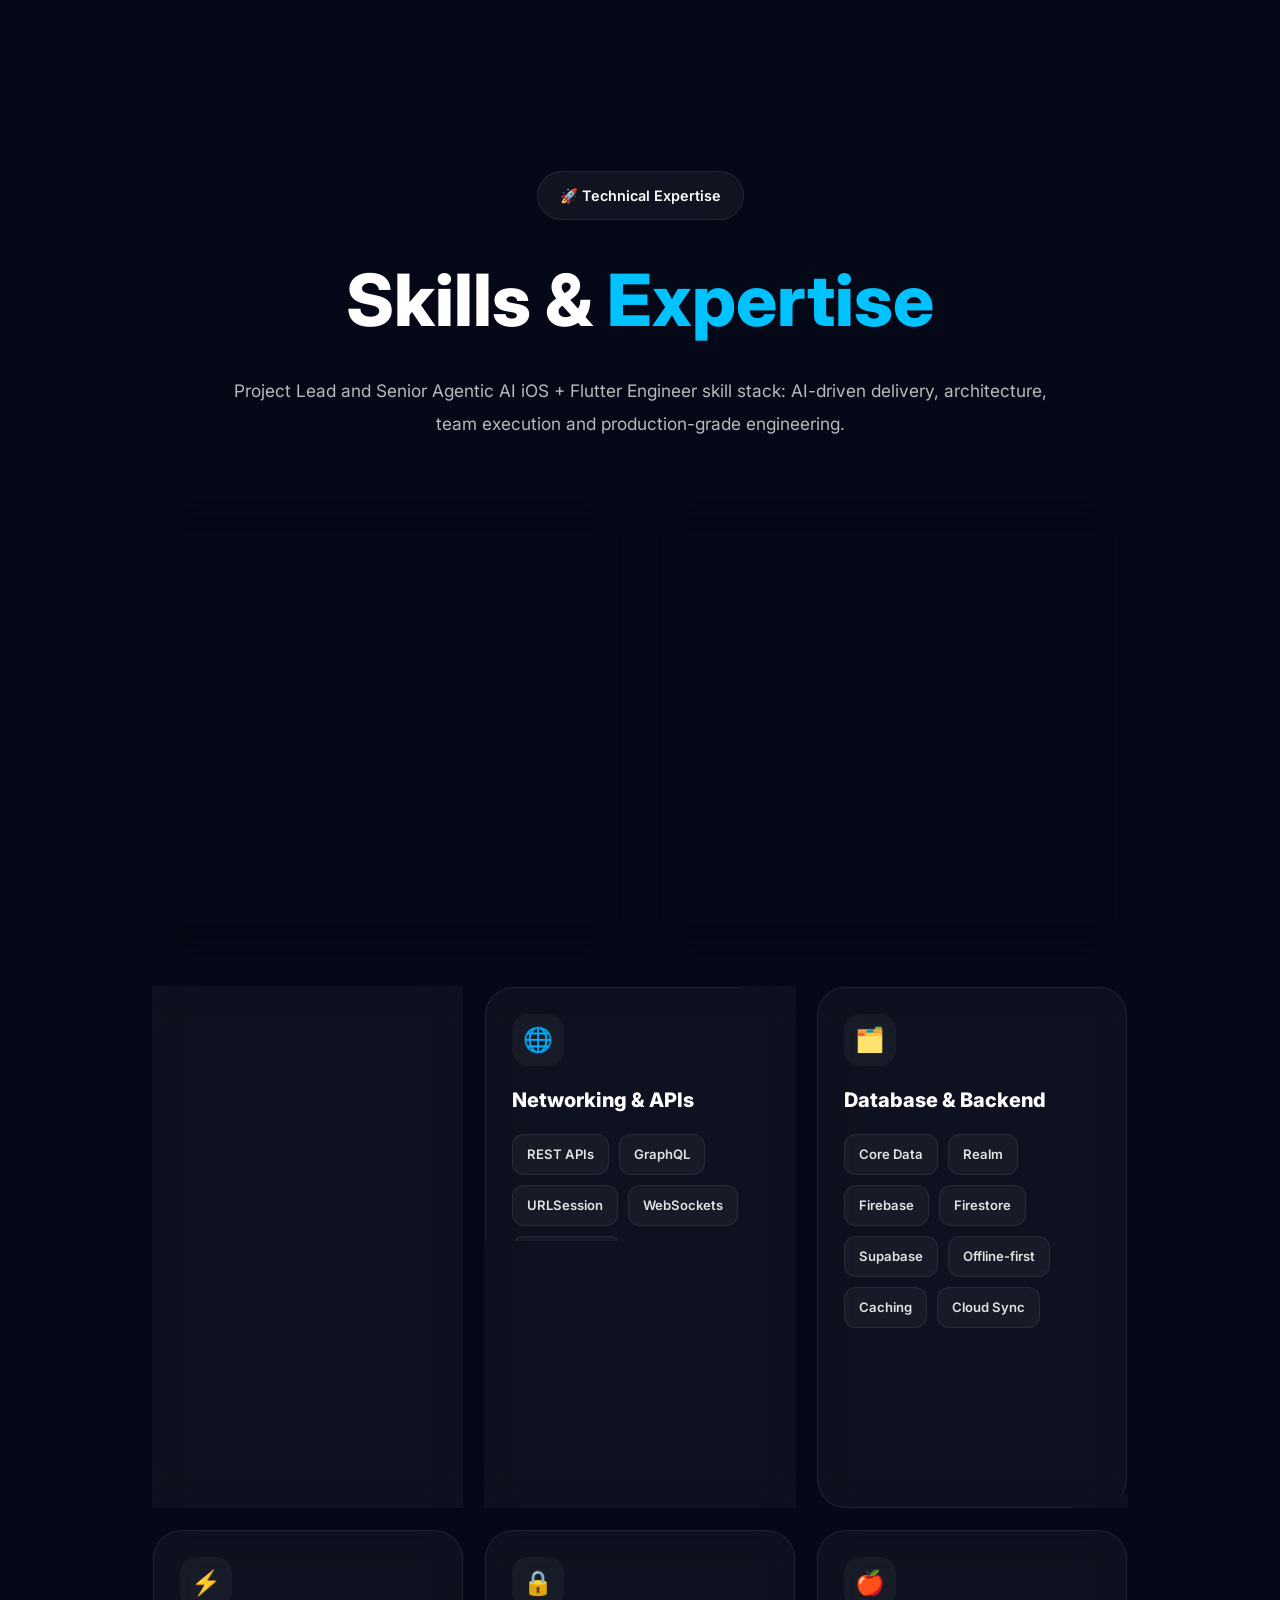
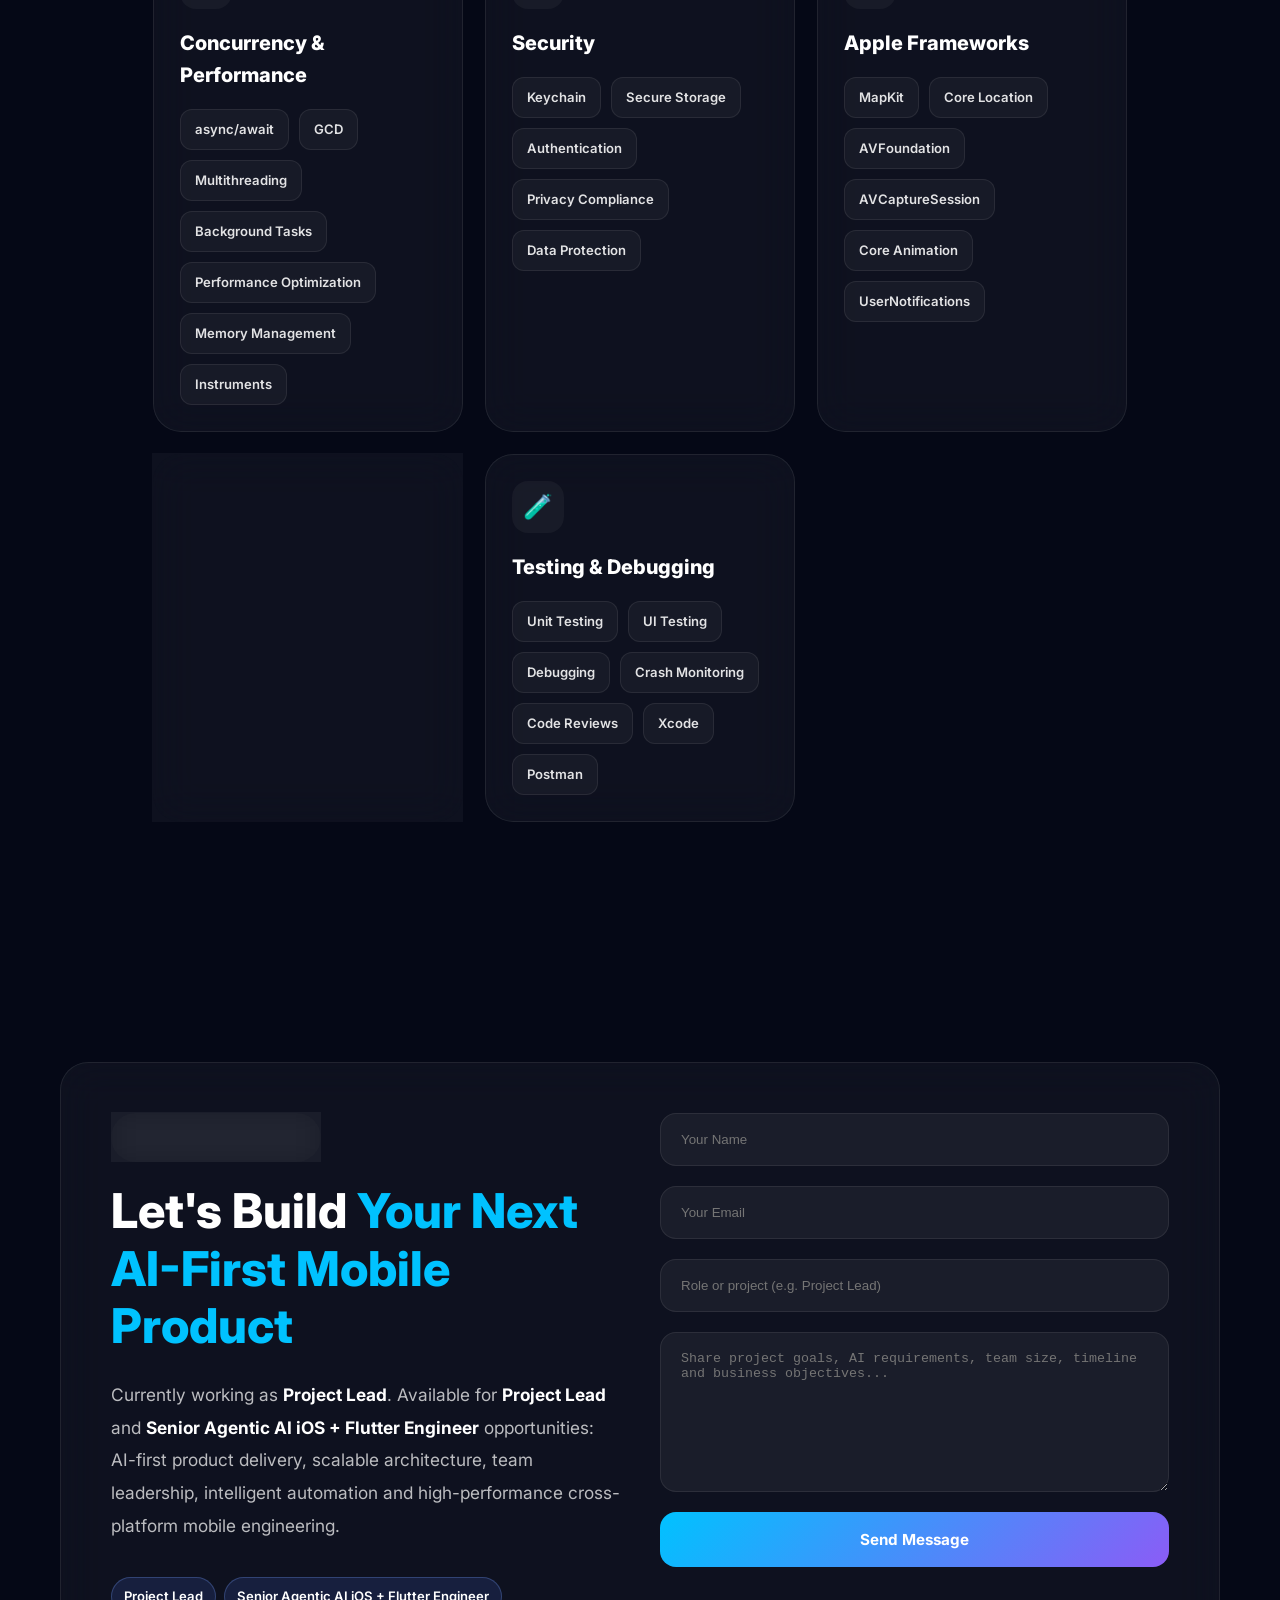
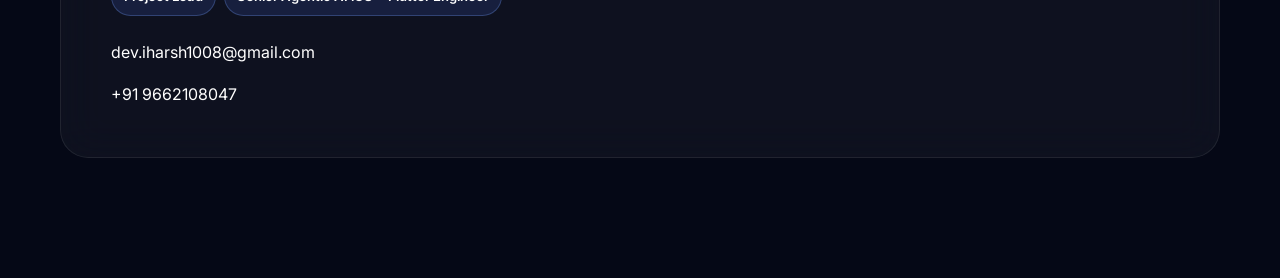
==== commit 64b29e17: "Update index.html" ====
--- a/index.html
+++ b/index.html
@@ -4,7 +4,7 @@
     <meta charset="UTF-8">
     <meta name="viewport" content="width=device-width, initial-scale=1.0">
     <meta name="description" content="Harsh Darji: Project Lead and Senior iOS Developer. 5.5+ years delivering production apps, team leadership, and scalable iOS architecture.">
-    <title>Harsh Darji • Project Lead & Senior iOS Developer</title>
+    <title>Harsh Darji • Project Lead & Senior Agentic AI Native iOS SwiftUI + Flutter Engineer</title>
     <link rel="preconnect" href="https://fonts.googleapis.com">
     <link rel="preconnect" href="https://fonts.gstatic.com" crossorigin>
     <link href="https://fonts.googleapis.com/css2?family=Inter:wght@300;400;500;600;700;800;900&display=swap" rel="stylesheet">
--- a/css/animations.css
+++ b/css/animations.css
@@ -190,7 +190,7 @@
 .stat-card,
 .feature-card,
 .project-card,
-.skill-box,
+.expertise-card,
 .contact-card {
     transition:
         transform 0.35s ease,
@@ -202,7 +202,7 @@
 .stat-card:hover,
 .feature-card:hover,
 .project-card:hover,
-.skill-box:hover,
+.expertise-card:hover,
 .contact-card:hover {
 
     transform: translateY(-10px);
@@ -291,7 +291,7 @@
 .hero-tags span,
 .project-tags span,
 .feature-tags span,
-.skill-box span {
+.expertise-tags span {
 
     transition:
         transform 0.3s ease,
@@ -302,7 +302,7 @@
 .hero-tags span:hover,
 .project-tags span:hover,
 .feature-tags span:hover,
-.skill-box span:hover {
+.expertise-tags span:hover {
 
     transform: translateY(-4px);
 
--- a/css/cursor.css
+++ b/css/cursor.css
@@ -127,7 +127,7 @@
 
 /* =========================================================
    POINTER ELEMENTS
-======================================================== */
+========================================================= */
 
 a,
 button,
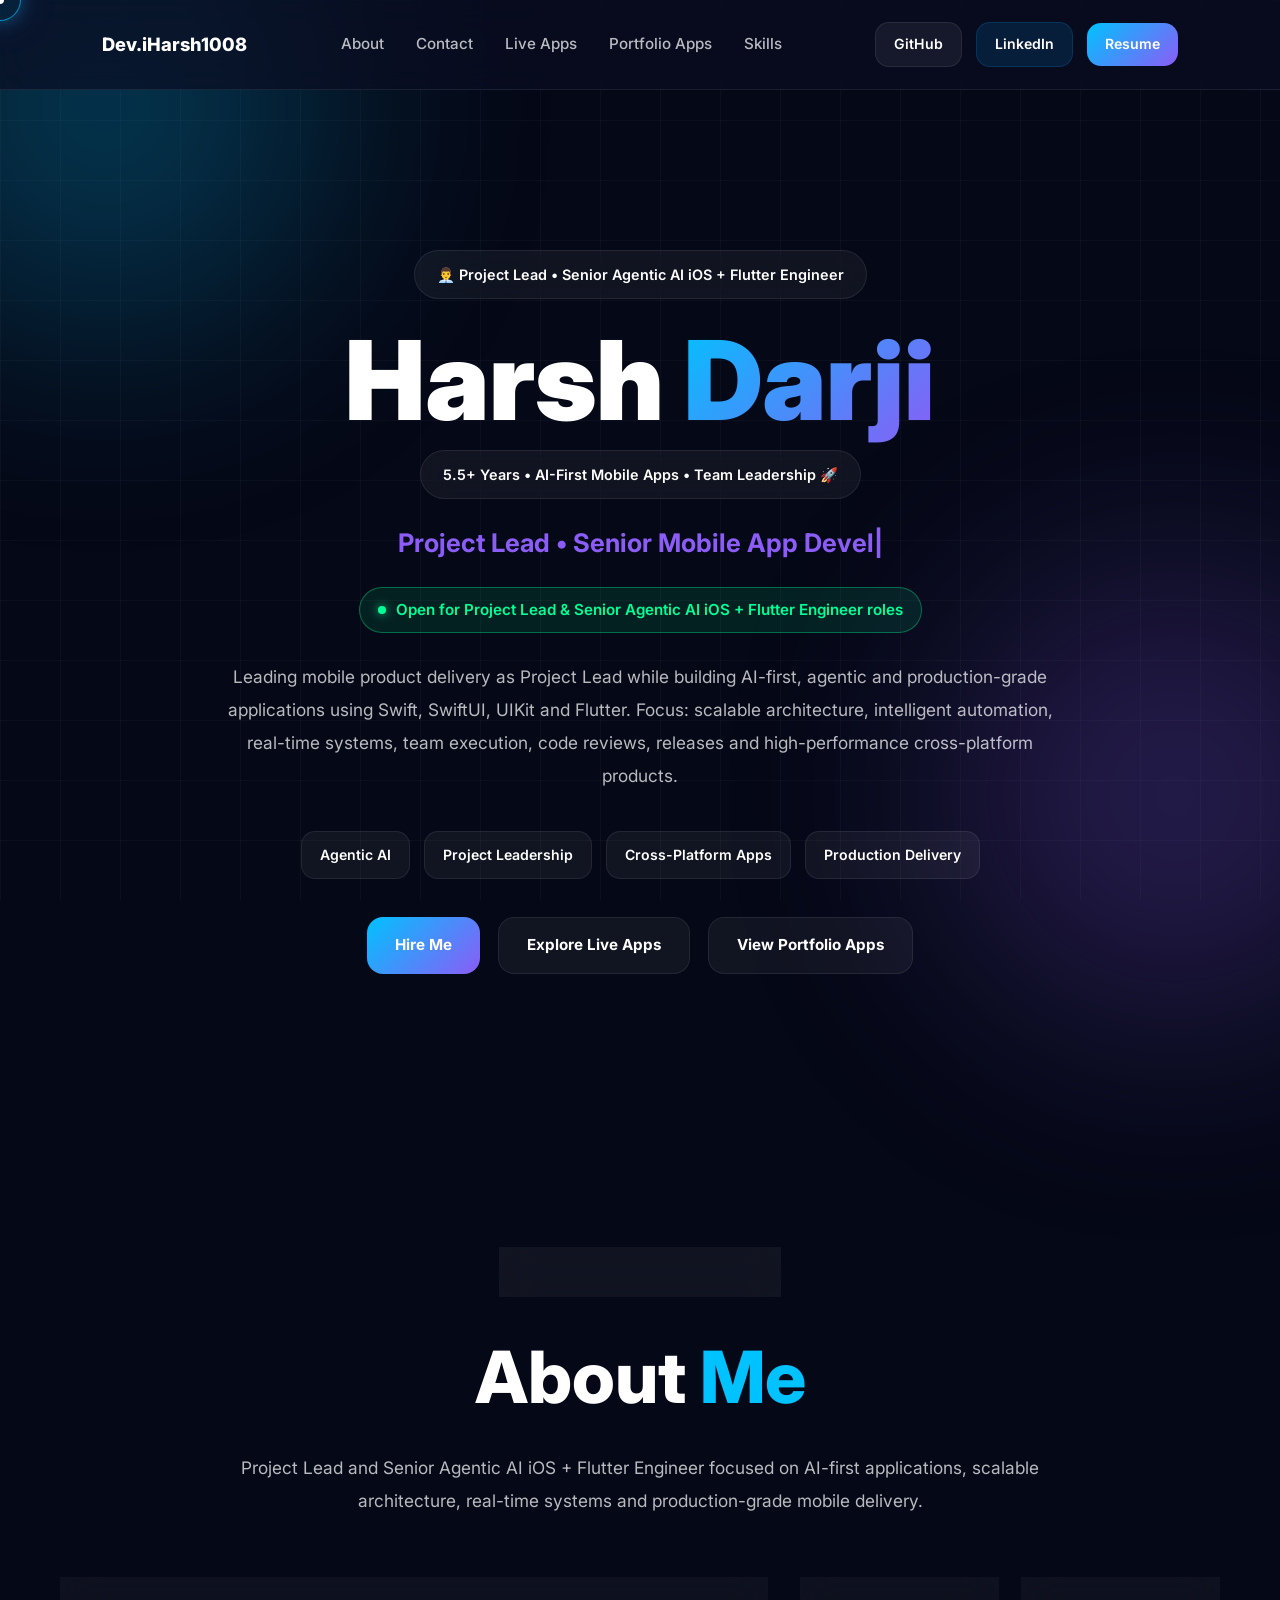
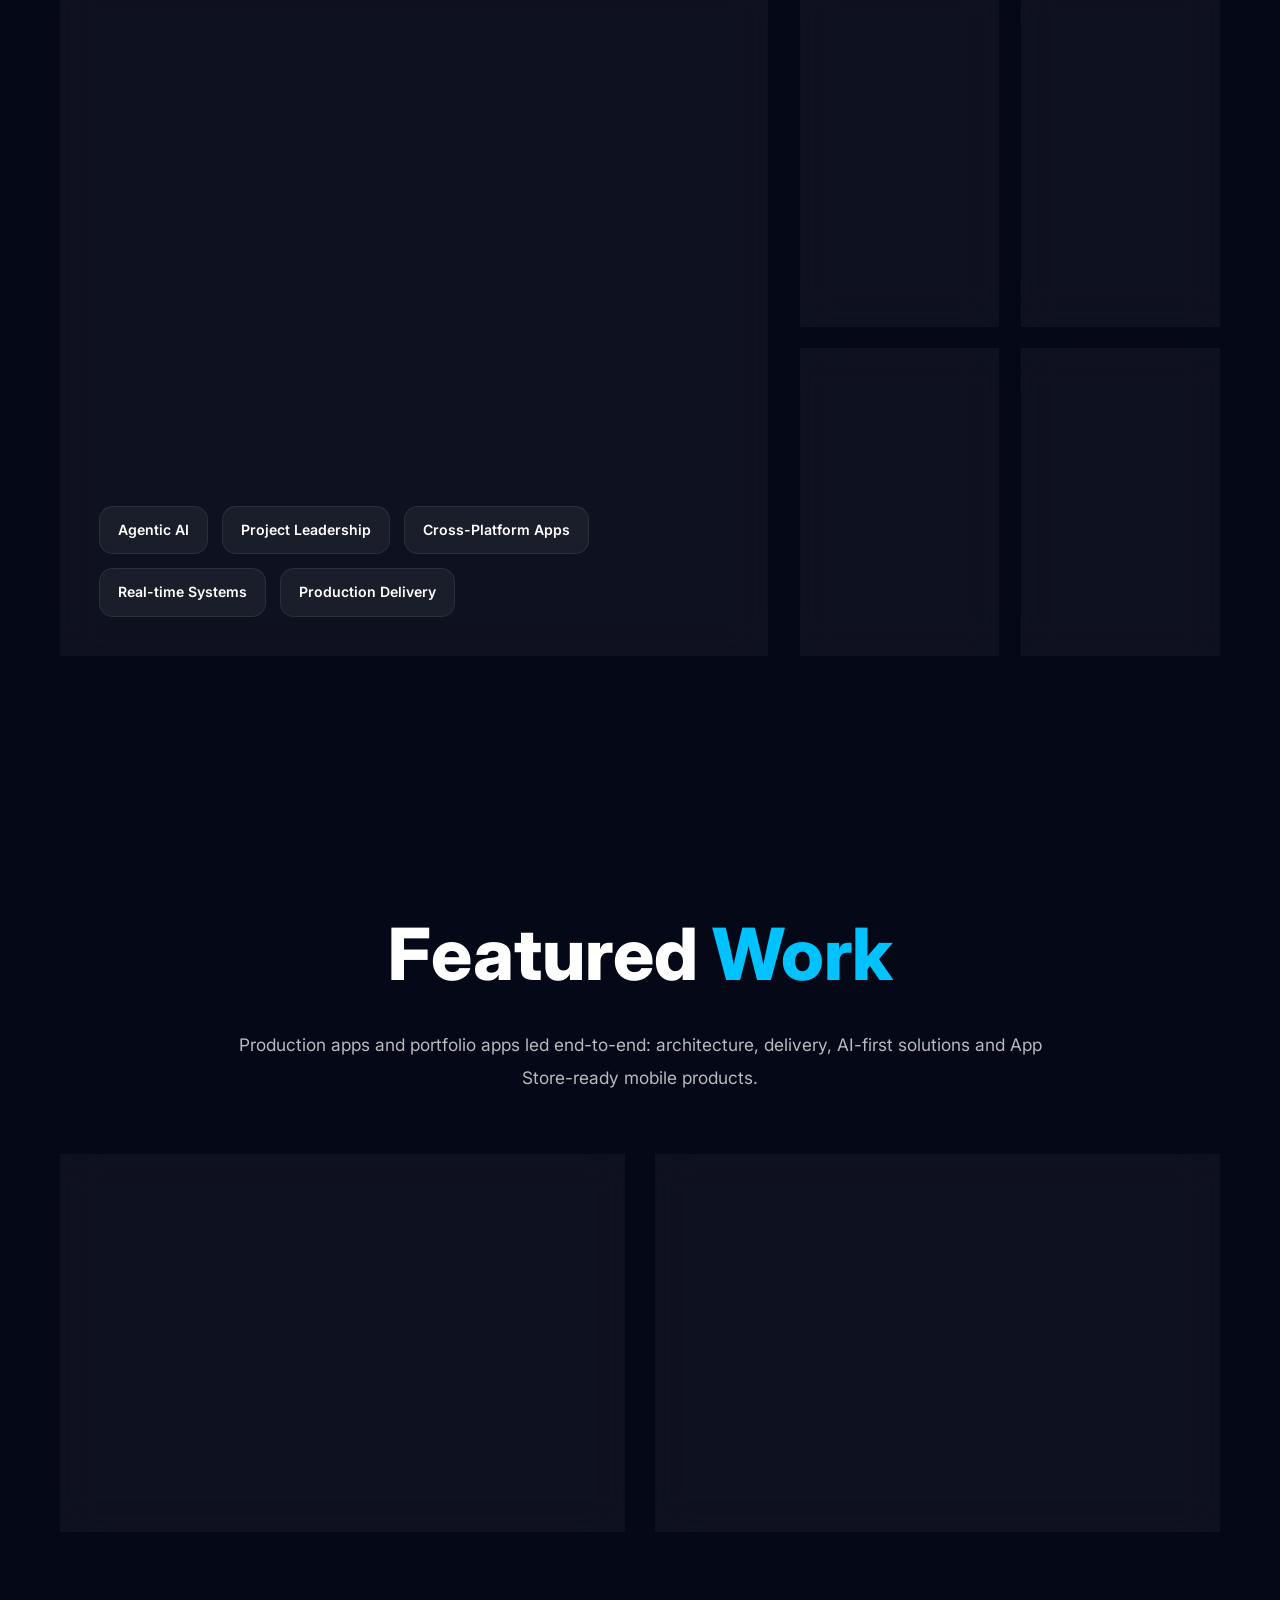
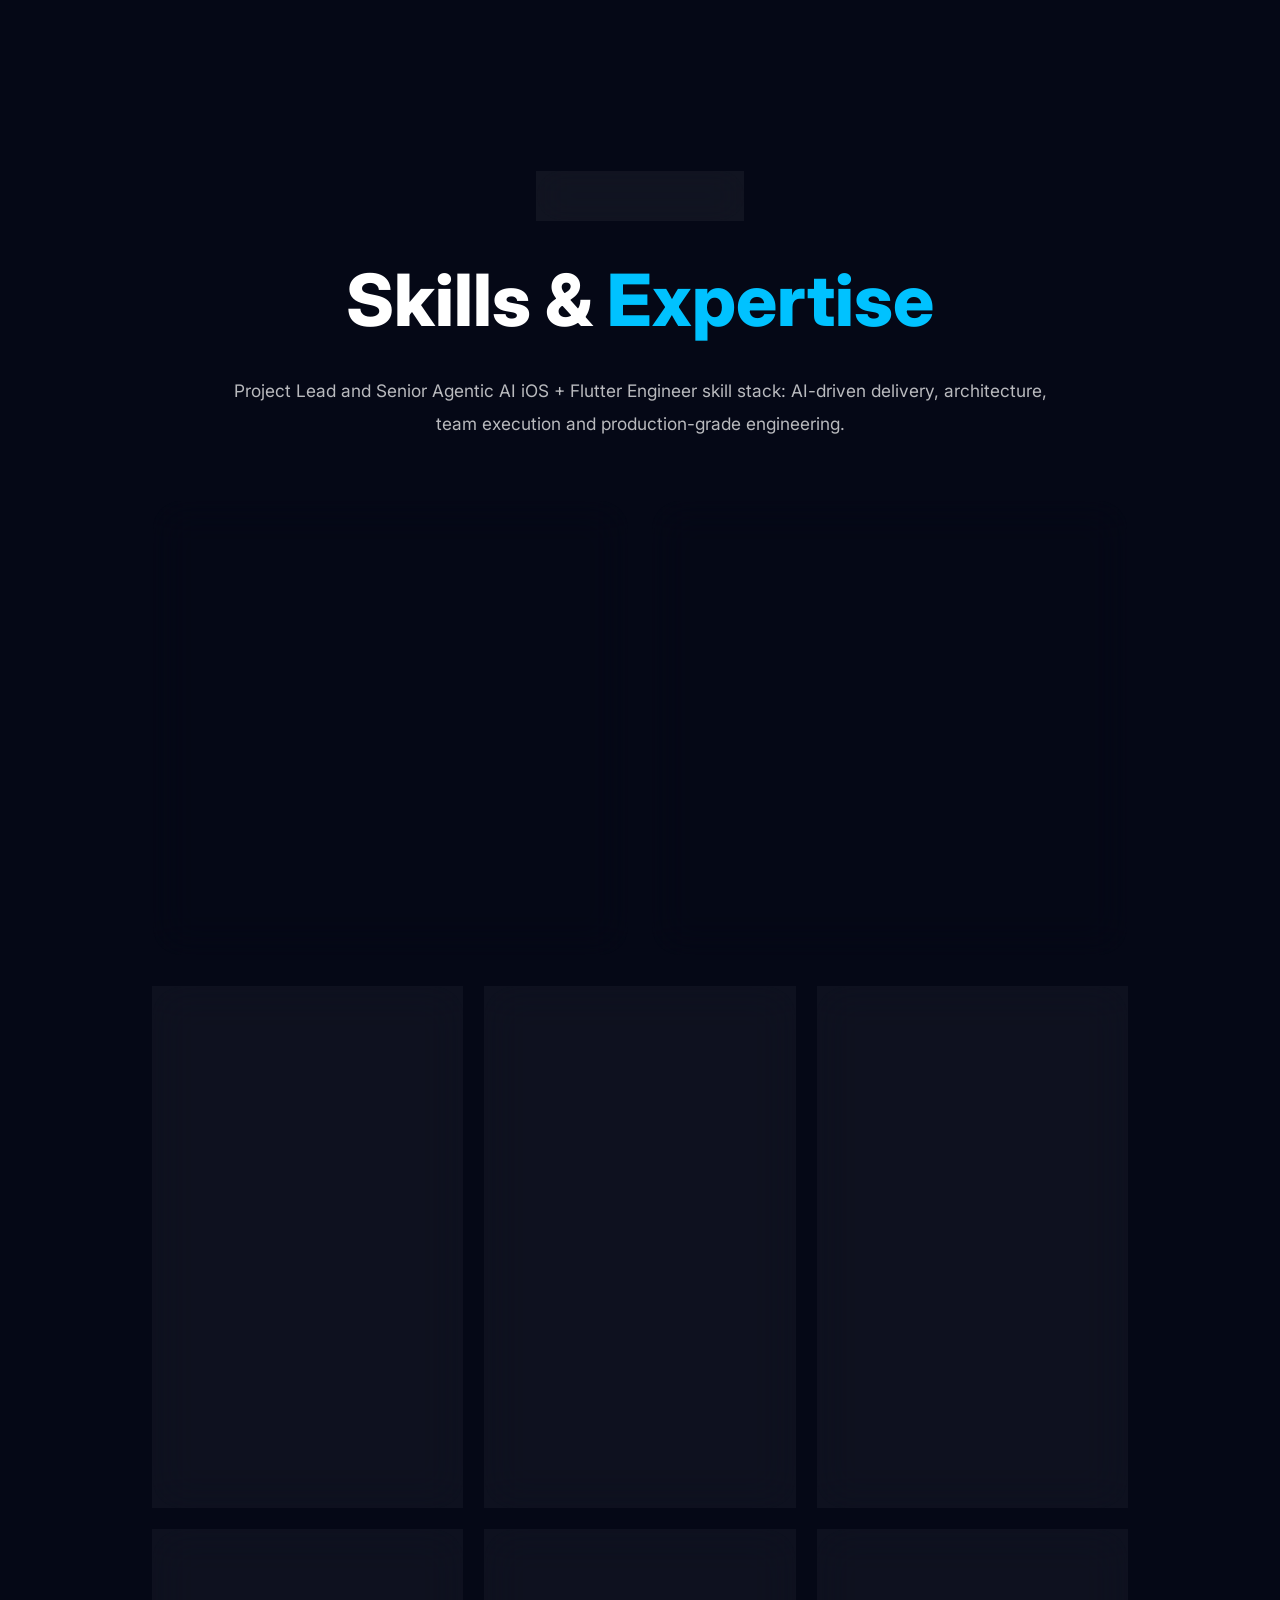
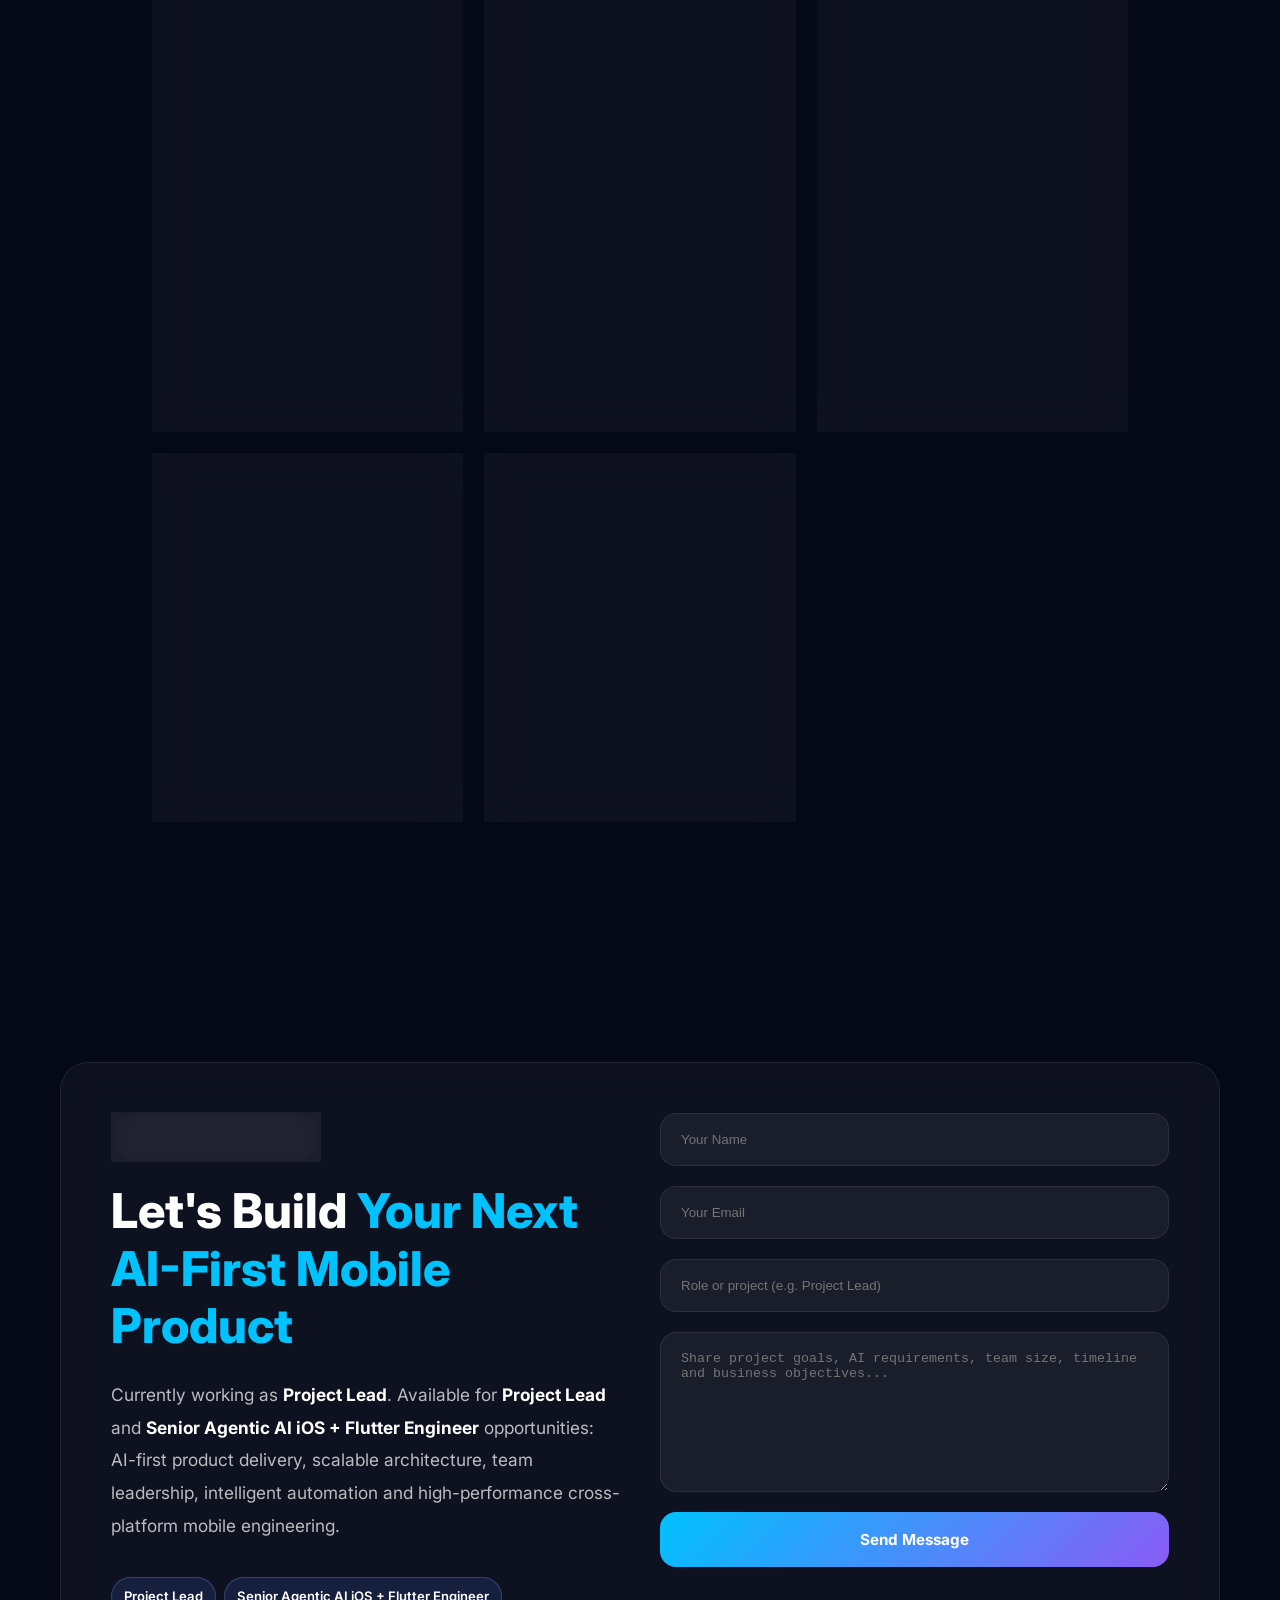
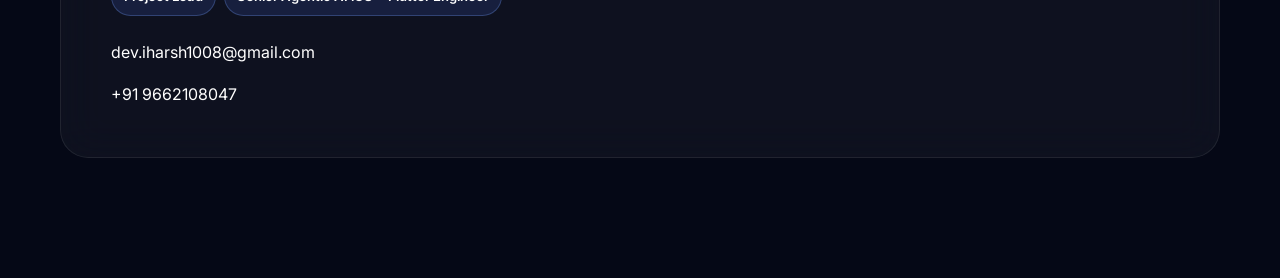
==== commit f6f98316: "Update HTML metadata for SEO and author details" ====
--- a/index.html
+++ b/index.html
@@ -2,21 +2,81 @@
 <html lang="en">
 <head>
     <meta charset="UTF-8">
+
+    <!-- Responsive -->
     <meta name="viewport" content="width=device-width, initial-scale=1.0">
-    <meta name="description" content="Harsh Darji: Project Lead and Senior iOS Developer. 5.5+ years delivering production apps, team leadership, and scalable iOS architecture.">
-    <title>Harsh Darji • Project Lead & Senior Agentic AI Native iOS SwiftUI + Flutter Engineer</title>
+
+    <!-- SEO -->
+    <meta
+        name="description"
+        content="Project Lead and Senior Mobile Engineer with 6+ years of experience building scalable Native iOS, Flutter, and React Native applications. Specialized in mobile architecture, technical leadership, AI-powered solutions, and end-to-end product development."
+    >
+
+    <meta
+        name="keywords"
+        content="Harsh Darji, Senior Mobile Engineer, Mobile Architect, Mobile Product Development, Technical Leadership, Native iOS Development, Swift, UIKit, SwiftUI, Flutter, Dart, React Native, Firebase, Supabase, Scalable Architecture, Mobile App Development, Cross Platform Development, AI Powered Applications, Agentic AI"
+    >
+
+    <meta name="author" content="Harsh Darji">
+    <meta name="theme-color" content="#0f172a">
+
+    <!-- Title -->
+    <title>
+        Harsh Darji | Project Lead • Senior Mobile Engineer • iOS, Flutter & AI
+    </title>
+
+    <!-- Social Sharing -->
+    <meta property="og:title" content="Harsh Darji | Project Lead • Senior Mobile Engineer">
+    <meta property="og:description" content="Building scalable Native iOS, Flutter, React Native and AI-powered mobile products.">
+    <meta property="og:type" content="website">
+
+    <!-- Performance -->
     <link rel="preconnect" href="https://fonts.googleapis.com">
     <link rel="preconnect" href="https://fonts.gstatic.com" crossorigin>
-    <link href="https://fonts.googleapis.com/css2?family=Inter:wght@300;400;500;600;700;800;900&display=swap" rel="stylesheet">
+
+    <link
+        href="https://fonts.googleapis.com/css2?family=Inter:wght@300;400;500;600;700;800;900&display=swap"
+        rel="stylesheet"
+    >
+
+    <!-- Styles -->
     <link rel="stylesheet" href="css/style.css">
     <link rel="stylesheet" href="css/animations.css">
     <link rel="stylesheet" href="css/cursor.css">
     <link rel="stylesheet" href="css/modal.css">
     <link rel="stylesheet" href="css/responsive.css">
+
+    <!-- Structured Data -->
+    <script type="application/ld+json">
+    {
+        "@context": "https://schema.org",
+        "@type": "Person",
+        "name": "Harsh Darji",
+        "jobTitle": "Project Lead & Senior Mobile Engineer",
+        "description": "Senior Mobile Engineer with 6+ years of experience in Native iOS, Flutter, React Native, AI-powered applications, mobile architecture, technical leadership, and product development.",
+        "knowsAbout": [
+            "Native iOS Development",
+            "Swift",
+            "UIKit",
+            "SwiftUI",
+            "Flutter",
+            "Dart",
+            "React Native",
+            "Firebase",
+            "Supabase",
+            "Agentic AI",
+            "Scalable Architecture",
+            "Technical Leadership",
+            "Mobile Product Development"
+        ]
+    }
+    </script>
 </head>
+
 <body>
     <div class="cursor-dot"></div>
     <div class="cursor-outline"></div>
+
     <div class="grid-overlay"></div>
     <div class="blur blur-one"></div>
     <div class="blur blur-two"></div>
